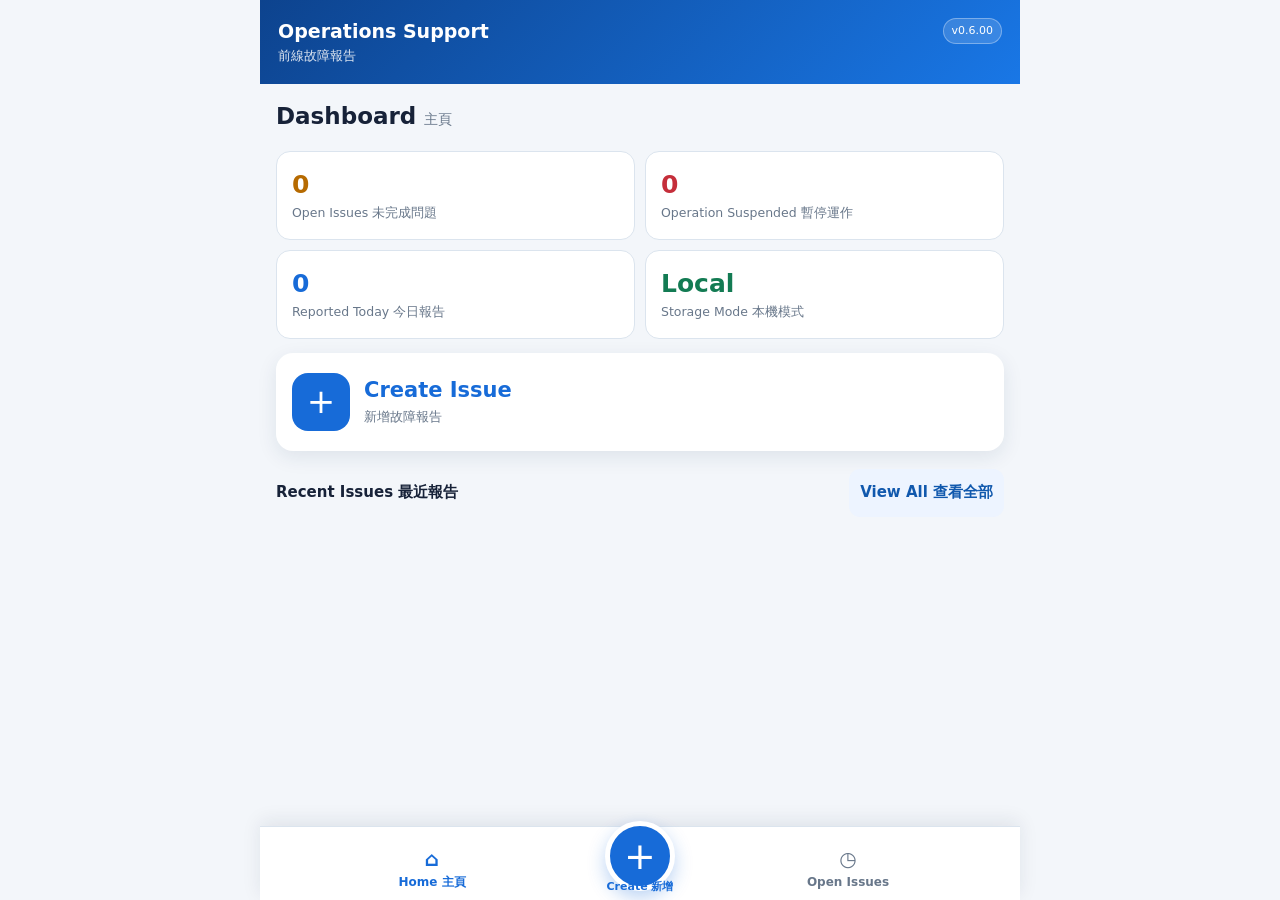
==== index.html @ 4ecb784e "Add files via upload" ====
<!doctype html>
<html lang="zh-HK">
<head>
  <meta charset="utf-8">
  <meta name="viewport" content="width=device-width,initial-scale=1,viewport-fit=cover">
  <meta name="theme-color" content="#176bd8">
  <meta name="description" content="Operations Support frontline issue reporting v0.6.00">
  <title>Operations Support v0.6.00</title>
  <link rel="manifest" href="manifest.webmanifest">
  <style>
    :root{--blue:#176bd8;--blueSoft:#edf4ff;--orange:#bd6909;--orangeSoft:#fff3df;--purple:#7355c5;--purpleSoft:#f2eeff;--green:#137b53;--greenSoft:#e7f7ef;--amber:#b66a00;--amberSoft:#fff3da;--red:#c52e3a;--redSoft:#fff0f1;--bg:#f3f6fa;--card:#fff;--text:#172238;--muted:#68778a;--line:#dbe4ee}
    *{box-sizing:border-box}body{margin:0;background:var(--bg);color:var(--text);font:15px/1.42 system-ui,-apple-system,"Segoe UI",sans-serif}button,select,textarea,input{font:inherit}button:focus-visible,select:focus-visible,textarea:focus-visible,input:focus-visible{outline:3px solid #93c3ff;outline-offset:2px}.app{max-width:760px;min-height:100vh;margin:auto;background:var(--bg)}
    .head{padding:18px;background:linear-gradient(135deg,#0d438e,#1977e6);color:#fff;position:sticky;top:0;z-index:5}.head strong{display:block;font-size:19px}.head small{opacity:.86}.version{float:right;font-size:11px;background:#ffffff26;border:1px solid #ffffff55;border-radius:999px;padding:4px 8px}.main{padding:16px}.page{display:none}.page.active{display:block}.title{margin:0 0 18px;font-size:23px}.title small{font-size:14px;font-weight:500;color:var(--muted)}
    .home-card{background:var(--card);border:1px solid var(--line);border-radius:16px;padding:16px;margin-bottom:13px}.hero{width:100%;display:flex;align-items:center;gap:14px;border:0;border-radius:17px;background:var(--card);color:var(--text);padding:20px 16px;text-align:left;box-shadow:0 6px 20px #17395718;cursor:pointer}.hero .plus{width:58px;height:58px;border-radius:16px;background:var(--blue);color:#fff;display:grid;place-items:center;font-size:34px}.hero b{display:block;color:var(--blue);font-size:21px}.hero small{color:var(--muted)}.home-row{display:flex;justify-content:space-between;align-items:center}.home-row button{border:0;background:var(--blueSoft);color:#1058ad;border-radius:10px;padding:10px 12px;font-weight:800;cursor:pointer}
    .grid2{display:grid;grid-template-columns:1fr 1fr;gap:10px}.field{margin-bottom:19px}.label{display:block;margin-bottom:7px;font-size:13px;font-weight:850}.sub{display:block;margin-top:2px;color:var(--muted);font-size:12px;font-weight:500}.req{color:var(--red);margin-left:2px}.control{width:100%;min-height:49px;padding:11px;border:1px solid var(--line);border-radius:12px;background:var(--card);color:var(--text)}
    .types{display:grid;grid-template-columns:repeat(3,1fr);gap:9px}.type,.option{border:2px solid var(--line);border-radius:14px;background:var(--card);color:var(--text);padding:12px 7px;min-height:74px;font-weight:850;cursor:pointer}.type span,.option span{display:block;margin-top:4px;color:var(--muted);font-size:12px;font-weight:500}.type[data-type="mechanical"].selected{border-color:var(--orange);background:var(--orangeSoft);color:#8d4c00}.type[data-type="it"].selected{border-color:var(--blue);background:var(--blueSoft);color:#0c55b5}.type[data-type="replenishment"].selected{border-color:var(--purple);background:var(--purpleSoft);color:#5638ad}.group{display:none}.group.show{display:block}.options{display:grid;grid-template-columns:1fr 1fr;gap:9px}.option.selected{border-color:var(--blue);background:var(--blueSoft);color:#0c55b5}.wide{grid-column:1/-1}.note{display:none;margin-top:9px;padding:11px;border-radius:11px;background:var(--amberSoft);color:#744700;font-size:13px}.note.show{display:block}
    .impact{display:grid;gap:9px}.impact button{min-height:62px;padding:11px 13px;border:2px solid var(--line);border-radius:13px;background:var(--card);color:var(--text);text-align:left;font-weight:800;cursor:pointer}.impact button strong{float:right;font-size:18px}.impact button span{display:block;margin-top:3px;color:var(--muted);font-size:12px;font-weight:500}.impact .continue.selected{border-color:var(--green);background:var(--greenSoft);color:#096b48}.impact .difficulty.selected{border-color:var(--amber);background:var(--amberSoft);color:#845000}.impact .stopped.selected{border-color:var(--red);background:var(--redSoft);color:#a31e2b}
    .photo{display:block;padding:16px;border:2px dashed #aebed0;border-radius:13px;background:var(--card);text-align:center;cursor:pointer}.photo b{display:block;color:var(--blue);font-size:16px}.photo small{display:block;margin:3px 0 10px;color:var(--muted)}.photo input{max-width:100%}.photo-preview{display:none;margin-top:11px;text-align:center}.photo-preview.show{display:block}.photo-preview img{display:block;max-width:100%;max-height:230px;margin:auto;border-radius:11px}.remove{margin-top:8px;padding:8px 12px;border:1px solid var(--line);border-radius:9px;background:var(--card);color:var(--red);font-weight:750;cursor:pointer}
    .preview-wrap{display:none}.preview-wrap.show{display:block}.preview{padding:14px;border:1px solid #bdd4f0;border-left:5px solid var(--blue);border-radius:12px;background:#f0f6ff}.preview-head{display:flex;justify-content:flex-end;margin-bottom:7px}.status{padding:4px 8px;border-radius:999px;background:#e8edf4;color:#5c6a7d;font-size:11px;font-weight:850}.status.green{background:#dff5e9;color:#096b48}.status.amber{background:#fff0cf;color:#845000}.status.red{background:#ffe3e6;color:#a31e2b}.preview-row{display:grid;grid-template-columns:108px 1fr;gap:8px;padding:6px 0;border-bottom:1px solid #dce8f5}.preview-row:last-child{border:0}.preview-row span:first-child{color:var(--muted);font-size:13px}.submit{width:100%;padding:15px;border:0;border-radius:12px;background:var(--blue);color:#fff;font-size:17px;font-weight:850;cursor:pointer}.submit:disabled{background:#a7b3c2;color:#f5f7fa;cursor:not-allowed}
    .success{text-align:center;padding:10px 0}.check{width:68px;height:68px;margin:auto;border-radius:50%;background:var(--greenSoft);color:var(--green);display:grid;place-items:center;font-size:38px}.reference{margin:12px;padding:11px;border-radius:11px;background:var(--blueSoft);color:var(--blue);font-weight:850}.message-card{margin-top:15px;padding:14px;border:1px solid var(--line);border-radius:14px;background:var(--card);text-align:left}.languages{display:grid;grid-template-columns:1fr 1fr;gap:9px}.language{min-height:50px;border:2px solid var(--line);border-radius:11px;background:var(--card);color:var(--text);font-weight:850;cursor:pointer}.language.selected{border-color:var(--blue);background:var(--blueSoft);color:#0c55b5}.message{width:100%;min-height:180px;margin-top:11px;padding:11px;border:1px solid var(--line);border-radius:11px;background:#f8fafc;color:var(--text);resize:vertical}.actions{display:grid;grid-template-columns:1fr 1fr;gap:9px;margin-top:10px}.action{min-height:48px;padding:11px;border:0;border-radius:11px;font-weight:850;cursor:pointer}.action.primary{background:var(--blue);color:#fff}.action.wa{background:var(--greenSoft);color:#0b704b}.action.light{background:var(--blueSoft);color:#1058ad}.copy-status{min-height:22px;margin-top:7px;color:var(--green);font-size:13px;font-weight:750;text-align:center}.issue-list{display:grid;gap:10px}.issue-card{background:var(--card);border:1px solid var(--line);border-left:5px solid var(--amber);border-radius:13px;padding:13px}.issue-card b{color:var(--blue)}.issue-actions{display:flex;gap:8px;margin-top:10px}.edit-issue{border:0;border-radius:9px;padding:9px 12px;background:var(--blueSoft);color:#1058ad;font-weight:800;cursor:pointer}.back{border:1px solid var(--line);background:var(--card);color:var(--text);padding:9px 12px;border-radius:10px;margin-bottom:12px;cursor:pointer}
    .dashboard-grid{display:grid;grid-template-columns:1fr 1fr;gap:10px;margin:14px 0}.dash-card{padding:15px;border:1px solid var(--line);border-radius:14px;background:var(--card)}.dash-card strong{display:block;font-size:25px}.dash-card small{color:var(--muted)}.dash-card.open strong{color:var(--amber)}.dash-card.suspended strong{color:var(--red)}.dash-card.today strong{color:var(--blue)}.dash-card.local strong{color:var(--green)}.recent-title{display:flex;justify-content:space-between;align-items:center;margin:18px 0 9px}.recent-list{display:grid;gap:8px;padding-bottom:92px}.recent-item{padding:12px;border:1px solid var(--line);border-radius:12px;background:var(--card)}.recent-item b{display:block}.recent-item small{color:var(--muted)}.bottom-nav{position:fixed;left:50%;bottom:0;transform:translateX(-50%);z-index:20;width:min(760px,100%);height:74px;display:grid;grid-template-columns:1fr 96px 1fr;align-items:end;padding:7px 12px calc(7px + env(safe-area-inset-bottom));background:var(--card);border-top:1px solid var(--line);box-shadow:0 -5px 18px #12243a16}.nav-btn{height:52px;border:0;background:transparent;color:var(--muted);font-size:12px;font-weight:750;cursor:pointer}.nav-btn span{display:block;font-size:20px}.nav-btn.active{color:var(--blue)}.create-wrap{position:relative;height:60px}.create-btn{position:absolute;left:50%;bottom:3px;transform:translateX(-50%);width:70px;height:70px;border:5px solid var(--card);border-radius:50%;background:var(--blue);color:#fff;font-size:38px;line-height:1;box-shadow:0 7px 18px #176bd84a;cursor:pointer}.create-label{position:absolute;left:0;right:0;bottom:-1px;color:var(--blue);font-size:11px;font-weight:850;text-align:center}.main{padding-bottom:92px}.update-banner{display:none;position:sticky;top:73px;z-index:4;margin:0 0 12px;padding:12px;border:1px solid #e4b550;border-radius:12px;background:#fff3da;color:#704500}.update-banner.show{display:block}.update-banner.required{border-color:var(--red);background:var(--redSoft);color:#8f1d29}.update-title{font-weight:850}.update-meta{margin-top:3px;font-size:12px}.update-actions{display:flex;gap:8px;margin-top:10px}.update-btn{border:0;border-radius:9px;padding:9px 12px;font-weight:800;cursor:pointer}.update-now{background:var(--blue);color:#fff}.update-later{background:#fff;color:var(--text);border:1px solid var(--line)}.update-overlay{display:none;position:fixed;inset:0;z-index:50;background:#0c1726cc;padding:16px;align-items:center;justify-content:center}.update-overlay.show{display:flex}.update-dialog{width:min(440px,100%);padding:20px;border-radius:16px;background:var(--card);color:var(--text);box-shadow:0 20px 60px #0005}.update-dialog h2{margin:0 0 8px}.update-dialog p{color:var(--muted)}.update-dialog .update-btn{width:100%;min-height:48px}.update-progress{display:none;margin-top:10px;color:var(--blue);font-weight:800}.update-progress.show{display:block}@media(max-width:500px){.app{border-radius:0}.main{padding:13px}.type{min-height:82px;padding:10px 4px;font-size:13px}.option{padding:11px 5px;font-size:13px}.grid2{gap:8px}.preview-row{grid-template-columns:91px 1fr}}@media(max-width:350px){.types,.options{grid-template-columns:1fr}.wide{grid-column:auto}}
  </style>
</head>
<body>
<div class="app">
<header class="head"><span class="version">v0.6.00</span><strong>Operations Support</strong><small>前線故障報告</small></header>
<main class="main"><section id="updateBanner" class="update-banner" aria-live="polite"><div class="update-title" id="updateBannerTitle">New Version Available 有新版本</div><div class="update-meta" id="updateBannerMeta"></div><div class="update-actions"><button id="bannerUpdate" type="button" class="update-btn update-now">Update Now 立即更新</button><button id="bannerLater" type="button" class="update-btn update-later">Later 稍後</button></div></section>
<section id="homePage" class="page active"><h1 class="title">Dashboard <small>主頁</small></h1><div class="dashboard-grid"><div class="dash-card open"><strong id="dashOpen">0</strong><small>Open Issues 未完成問題</small></div><div class="dash-card suspended"><strong id="dashSuspended">0</strong><small>Operation Suspended 暫停運作</small></div><div class="dash-card today"><strong id="dashToday">0</strong><small>Reported Today 今日報告</small></div><div class="dash-card local"><strong>Local</strong><small>Storage Mode 本機模式</small></div></div><button class="hero" id="startReport" type="button"><span class="plus">+</span><span><b>Create Issue</b><small>新增故障報告</small></span></button><div class="recent-title"><b>Recent Issues 最近報告</b><button id="viewIssues" type="button" class="action light">View All 查看全部</button></div><div id="recentIssues" class="recent-list"></div></section><section id="formPage" class="page">
  <button class="back" type="button" data-home>‹ Back 返回</button>
  <h1 class="title">Report an Issue <small>報告故障</small></h1>
  <div class="grid2">
    <div class="field"><label class="label" for="plant">Plant 廠房 <span class="req">*</span></label><select id="plant" class="control"><option value="">Select 選擇</option><option>STW1</option><option>STW2</option></select></div>
    <div class="field"><label class="label" for="material">Material 物料 <span class="req">*</span></label><select id="material" class="control"><option value="">Select 選擇</option><option>05mm</option><option>10mm</option><option>20mm</option></select></div>
  </div>
  <div class="field"><label class="label">Incident Time 事發時間 <span class="req">*</span></label><div class="grid2"><div><label class="sub" for="incidentDate">Date 日期</label><input id="incidentDate" class="control" type="date" required></div><div><label class="sub" for="incidentClock">Time 時間</label><input id="incidentClock" class="control" type="time" required></div></div><span class="sub">預設為香港目前日期及時間，可按實際情況修改。</span></div>
  <div class="field"><label class="label">Issue Type 問題類別 <span class="req">*</span></label><div class="types">
    <button type="button" class="type" data-type="mechanical">Mechanical<span>機械問題</span></button>
    <button type="button" class="type" data-type="it">IT System<span>IT系統</span></button>
    <button type="button" class="type" data-type="replenishment">Replenishment<span>補料問題</span></button>
  </div></div>
  <section id="g-mechanical" class="field group"><label class="label">Select an Issue 選擇相關問題 <span class="req">*</span></label><div class="options">
    <button type="button" class="option" data-value="Gate Not Working" data-zh="閘門不能運作">Gate Not Working<span>閘門不能運作</span></button>
    <button type="button" class="option" data-value="Uneven / No Discharge" data-zh="落料不平均／沒有落料">Uneven / No Discharge<span>落料不平均／沒有落料</span></button>
    <button type="button" class="option" data-value="Blockage / Buildup" data-zh="堵塞／積料">Blockage / Buildup<span>堵塞／積料</span></button>
    <button type="button" class="option" data-value="Wire Issue" data-zh="「威也」故障">Wire Issue<span>「威也」故障</span></button>
    <button type="button" class="option" data-value="Material Leakage" data-zh="漏料">Material Leakage<span>漏料</span></button>
    <button type="button" class="option" data-value="Emergency Stop Problem" data-zh="急停掣問題">Emergency Stop Problem<span>急停掣問題</span></button>
    <button type="button" class="option wide" data-value="Other" data-zh="其他機械問題">Other<span>其他機械問題</span></button>
  </div></section>
  <section id="g-it" class="field group"><label class="label">Select a System 選擇相關系統 <span class="req">*</span></label><div class="options">
    <button type="button" class="option" data-value="OCR" data-zh="車牌／資料辨識">OCR<span>車牌／資料辨識</span></button><button type="button" class="option" data-value="PTV" data-zh="PTV 系統">PTV<span>PTV 系統</span></button><button type="button" class="option" data-value="PLC" data-zh="PLC 控制系統">PLC<span>PLC 控制系統</span></button><button type="button" class="option" data-value="Network / Server" data-zh="網絡／伺服器">Network / Server<span>網絡／伺服器</span></button><button type="button" class="option wide" data-value="Unable to Identify" data-zh="未能確認">Unable to Identify<span>未能確認</span></button>
  </div><div id="itNote" class="note">Please describe what happened. IT staff will identify and reclassify the affected system.<br>請簡單說明現場情況，IT 同事會確認受影響系統並重新分類。</div></section>
  <section id="g-replenishment" class="field group"><label class="label">Select an Issue 選擇補料問題 <span class="req">*</span></label><div class="options"><button type="button" class="option" data-value="Conveyor Breakdown" data-zh="輸送帶故障">Conveyor Breakdown<span>輸送帶故障</span></button><button type="button" class="option" data-value="Conveyor Mud Cleaning" data-zh="輸送帶清泥">Conveyor Mud Cleaning<span>輸送帶清泥</span></button><button type="button" class="option wide" data-value="Stock Empty" data-zh="清缸">Stock Empty<span>清缸</span></button></div></section>
  <div class="field"><label class="label">Operating Status 運作情況 <span class="req">*</span></label><div class="impact"><button type="button" class="continue" data-impact="Normal Operation" data-zh="正常運作">Normal Operation <strong>✓</strong><span>正常運作</span></button><button type="button" class="difficulty" data-impact="Limited Operation" data-zh="有限度運作">Limited Operation <strong>!</strong><span>有限度運作</span></button><button type="button" class="stopped" data-impact="Operation Suspended" data-zh="暫停運作">Operation Suspended <strong>×</strong><span>暫停運作</span></button></div></div>
  <div class="field"><label class="label">Photo 相片 <span class="sub">Optional 選填</span></label><div class="actions"><button id="takePhotoBtn" type="button" class="action primary">Take Photo 拍攝相片</button><button id="choosePhotoBtn" type="button" class="action light">Choose Photo 選擇相片</button></div><input id="cameraPhoto" type="file" accept="image/*" capture="environment" hidden><input id="galleryPhoto" type="file" accept="image/*" hidden><div id="photoPreview" class="photo-preview"><img id="photoImg" alt="Selected issue photo"><div id="photoName" class="sub"></div><button id="removePhoto" type="button" class="remove">Remove Photo 移除相片</button></div></div><div class="field"><label id="remarkLabel" class="label" for="remark">What Happened? 情況說明 <span class="sub">Optional 選填</span></label><textarea id="remark" class="control" rows="3" maxlength="500" placeholder="Briefly describe what happened 請簡單說明現場情況"></textarea></div>
  <div id="previewWrap" class="field preview-wrap"><label class="label">Preview 預覽</label><div class="preview"><div class="preview-head"><span id="previewStatus" class="status">填寫中</span></div><div class="preview-row"><span>Plant 廠房</span><b id="pvPlant">未選擇</b></div><div class="preview-row"><span>Material 物料</span><b id="pvMaterial">未選擇</b></div><div class="preview-row"><span>Incident Time 事發時間</span><b id="pvIncidentTime">未選擇</b></div><div class="preview-row"><span>Issue Type 類別</span><b id="pvType">未選擇</b></div><div class="preview-row"><span>Issue 問題</span><b id="pvIssue">未選擇</b></div><div class="preview-row"><span>Operating Status 運作情況</span><b id="pvImpact">未選擇</b></div><div id="pvDetailsRow" class="preview-row" hidden><span>Details 說明</span><b id="pvDetails"></b></div></div></div>
  <button id="submit" type="button" class="submit" disabled>Submit Report 提交報告</button>
</section>
<section id="successPage" class="page"><div class="success"><div class="check">✓</div><h2>Report Submitted</h2><div>報告已成功提交</div><p>Other users can view this report only after a shared backend is connected.<br>連接共享後端後，其他使用者才可查看此報告。</p><div id="reference" class="reference"></div><div class="message-card"><label class="label">Message Language 訊息語言<span class="sub">請選擇要複製的訊息語言</span></label><div class="languages"><button type="button" class="language selected" data-lang="zh">中文</button><button type="button" class="language" data-lang="en">English</button></div><textarea id="message" class="message" readonly></textarea><div class="actions"><button id="copy" type="button" class="action primary">複製中文訊息</button><button id="whatsapp" type="button" class="action wa">開啟 WhatsApp</button></div><div id="copyStatus" class="copy-status" aria-live="polite"></div></div><button id="another" type="button" class="action light" style="width:100%;margin-top:10px">Report Another Issue 再報告故障</button></div></section>
<section id="issuesPage" class="page"><button class="back" type="button" data-home>‹ Back 返回</button><h1 class="title">Open Issues <small>未完成問題</small></h1><div id="issueList" class="issue-list"></div></section>
<nav class="bottom-nav" aria-label="Page selection 頁面選擇"><button id="navHome" type="button" class="nav-btn active"><span>⌂</span>Home 主頁</button><div class="create-wrap"><button id="navCreate" type="button" class="create-btn" aria-label="Create Issue 新增故障">+</button><div class="create-label">Create 新增</div></div><button id="navIssues" type="button" class="nav-btn"><span>◷</span>Open Issues</button></nav></main><div id="updateOverlay" class="update-overlay" role="dialog" aria-modal="true" aria-labelledby="updateDialogTitle"><div class="update-dialog"><h2 id="updateDialogTitle">Update Required 必須更新</h2><p id="updateDialogMessage">Please update before submitting or editing reports.<br>請先更新，然後再提交或編輯報告。</p><div id="updateVersionText" class="update-meta"></div><button id="overlayUpdate" type="button" class="update-btn update-now">Update Now 立即更新</button><div id="updateProgress" class="update-progress">Updating... 正在更新...</div></div></div></div>
<script>
// Operations Support Frontline WebApp v0.6.00
(() => {
  const APP_VERSION='0.5.00';
  let updateState={latest:APP_VERSION,minimum:APP_VERSION,force:false,required:false,available:false};
  const $=s=>document.querySelector(s), $$=s=>[...document.querySelectorAll(s)];
  const pages=$$('.page'), plant=$('#plant'), material=$('#material'), incidentDate=$('#incidentDate'), incidentClock=$('#incidentClock'), remark=$('#remark'), submit=$('#submit');
  let state={type:'',issue:'',issueZh:'',impact:'',impactZh:'',lang:'zh',ticket:'',editingTicket:'',photoName:''};
  const typeText={mechanical:{en:'Mechanical',zh:'機械問題'},it:{en:'IT System',zh:'IT系統'},replenishment:{en:'Replenishment',zh:'補料問題'}};
  const show=id=>pages.forEach(p=>p.classList.toggle('active',p.id===id));
  const needsDetails=()=>state.issue==='Other'||state.issue==='Unable to Identify';
  const pad=n=>String(n).padStart(2,'0');
  function localDateValue(d=new Date()){return d.getFullYear()+'-'+pad(d.getMonth()+1)+'-'+pad(d.getDate())}
  function localTimeValue(d=new Date()){return pad(d.getHours())+':'+pad(d.getMinutes())}
  function incidentISO(){return incidentDate.value&&incidentClock.value?incidentDate.value+'T'+incidentClock.value:''}
  function formatIncident(value=incidentISO()){if(!value)return '未選擇';const d=new Date(value);if(Number.isNaN(d.getTime()))return value;const m=['Jan','Feb','Mar','Apr','May','Jun','Jul','Aug','Sep','Oct','Nov','Dec'];return d.getDate()+' '+m[d.getMonth()]+' '+d.getFullYear()+' | '+pad(d.getHours())+':'+pad(d.getMinutes())}
  function update(){
    const need=needsDetails(), details=remark.value.trim();
    $('#remarkLabel').innerHTML='What Happened? 情況說明 '+(need?'<span class="req">*</span>':'<span class="sub">Optional 選填</span>');
    const started=plant.value||material.value||incidentDate.value||incidentClock.value||state.type||state.issue||state.impact||details;
    $('#previewWrap').classList.toggle('show',Boolean(started));
    $('#pvPlant').textContent=plant.value||'未選擇'; $('#pvMaterial').textContent=material.value||'未選擇'; $('#pvIncidentTime').textContent=formatIncident();
    $('#pvType').textContent=state.type?typeText[state.type].en+'｜'+typeText[state.type].zh:'未選擇';
    $('#pvIssue').textContent=state.issue?state.issue+'｜'+state.issueZh:'未選擇'; $('#pvImpact').textContent=state.impact?state.impact+'｜'+state.impactZh:'未選擇';
    $('#pvDetailsRow').hidden=!details; $('#pvDetails').textContent=details;
    const incidentValue=incidentISO(); const validTime=incidentValue&&new Date(incidentValue).getTime()<=Date.now()+60000;
    const ready=Boolean(plant.value&&material.value&&validTime&&state.type&&state.issue&&state.impact&&(!need||details)); submit.disabled=!ready;
    const badge=$('#previewStatus'); badge.className='status';
    if(!ready) badge.textContent='填寫中'; else if(state.impact==='Operation Suspended'){badge.textContent='暫停運作';badge.classList.add('red')} else if(state.impact==='Limited Operation'){badge.textContent='有限度運作';badge.classList.add('amber')} else {badge.textContent='正常運作';badge.classList.add('green')}
  }
  function versionParts(v){return String(v||'0').replace(/^v/i,'').split('.').map(n=>parseInt(n,10)||0)}
  function compareVersions(a,b){const A=versionParts(a),B=versionParts(b),n=Math.max(A.length,B.length);for(let i=0;i<n;i++){const x=A[i]||0,y=B[i]||0;if(x>y)return 1;if(x<y)return -1}return 0}
  function saveDraft(){const draft={plant:plant.value,material:material.value,incidentDate:incidentDate.value,incidentClock:incidentClock.value,type:state.type,issue:state.issue,issueZh:state.issueZh,impact:state.impact,impactZh:state.impactZh,remark:remark.value,editingTicket:state.editingTicket||'',photoName:state.photoName||'',savedAt:new Date().toISOString()};localStorage.setItem('ops_draft_v060',JSON.stringify(draft))}
  function restoreDraft(){try{const x=JSON.parse(localStorage.getItem('ops_draft_v060')||'null');if(!x)return;plant.value=x.plant||'';material.value=x.material||'';incidentDate.value=x.incidentDate||localDateValue();incidentClock.value=x.incidentClock||localTimeValue();state.type=x.type||'';state.issue=x.issue||'';state.issueZh=x.issueZh||'';state.impact=x.impact||'';state.impactZh=x.impactZh||'';state.editingTicket=x.editingTicket||'';state.ticket=x.editingTicket||'';state.photoName=x.photoName||'';remark.value=x.remark||'';root.querySelectorAll('.type').forEach(b=>b.classList.toggle('selected',b.dataset.type===state.type));['mechanical','it','replenishment'].forEach(g=>root.querySelector('#g-'+g).classList.toggle('show',g===state.type));root.querySelectorAll('.option').forEach(b=>b.classList.toggle('selected',b.dataset.value===state.issue));root.querySelectorAll('.impact button').forEach(b=>b.classList.toggle('selected',b.dataset.impact===state.impact));if(state.editingTicket)submit.textContent='Save Changes 儲存修改';update()}catch(e){localStorage.removeItem('ops_draft_v060')}}
  function clearDraft(){localStorage.removeItem('ops_draft_v060')}
  function showUpdateUI(){const banner=root.querySelector('#updateBanner'),overlay=root.querySelector('#updateOverlay'),meta=`Current 現時: v${APP_VERSION} · Latest 最新: v${updateState.latest}`;root.querySelector('#updateBannerMeta').textContent=meta;root.querySelector('#updateVersionText').textContent=meta;banner.classList.toggle('show',updateState.available&&!updateState.required);banner.classList.toggle('required',updateState.required);overlay.classList.toggle('show',updateState.required);root.querySelector('#bannerLater').style.display=updateState.force?'none':'inline-block'}
  async function checkVersion(silent=true){try{const res=await fetch('./version.json?t='+Date.now(),{cache:'no-store'});if(!res.ok)throw new Error('version');const v=await res.json();updateState.latest=v.version||APP_VERSION;updateState.minimum=v.minimumVersion||updateState.latest;updateState.force=Boolean(v.forceUpdate);updateState.available=compareVersions(APP_VERSION,updateState.latest)<0;updateState.required=updateState.available&&(updateState.force||compareVersions(APP_VERSION,updateState.minimum)<0);root.querySelector('#updateDialogMessage').innerHTML=(v.messageEn||'Please update before submitting or editing reports.')+'<br>'+(v.messageZh||'請先更新，然後再提交或編輯報告。');showUpdateUI();return !updateState.required}catch(e){if(!silent)alert('Unable to check the latest version. 無法檢查最新版本。');return true}}
  async function applyUpdate(){saveDraft();root.querySelector('#updateProgress').classList.add('show');try{if('serviceWorker' in navigator){const reg=await navigator.serviceWorker.getRegistration();if(reg){await reg.update();if(reg.waiting)reg.waiting.postMessage({type:'SKIP_WAITING'})}const keys=await caches.keys();await Promise.all(keys.filter(k=>!k.includes('v0.6.00')).map(k=>caches.delete(k)))}sessionStorage.setItem('restore_ops_draft','1');location.reload()}catch(e){location.href=location.pathname+'?v='+Date.now()}}
  async function guardLatest(action){const ok=await checkVersion(false);if(ok)action();else showUpdateUI()}
  root.querySelector('#bannerUpdate').addEventListener('click',applyUpdate);root.querySelector('#overlayUpdate').addEventListener('click',applyUpdate);root.querySelector('#bannerLater').addEventListener('click',()=>root.querySelector('#updateBanner').classList.remove('show'));
  function localIssues(){return JSON.parse(localStorage.getItem('ops_issues_v060')||'[]')}
  function updateNavigation(pageId){root.querySelector('#navHome').classList.toggle('active',pageId==='homePage');root.querySelector('#navIssues').classList.toggle('active',pageId==='issuesPage')}
  const originalShow=show;
  function go(pageId){originalShow(pageId);updateNavigation(pageId);if(pageId==='homePage')renderDashboard();if(pageId==='issuesPage')renderIssues()}
  function renderDashboard(){const arr=localIssues(),today=localDateValue();root.querySelector('#dashOpen').textContent=arr.length;root.querySelector('#dashSuspended').textContent=arr.filter(x=>x.impact==='Operation Suspended').length;root.querySelector('#dashToday').textContent=arr.filter(x=>(x.submittedTime||x.createdAt||'').slice(0,10)===today).length;root.querySelector('#recentIssues').innerHTML=arr.length?arr.slice(0,3).map(x=>`<article class="recent-item"><b>${x.plant} · ${x.material} · ${x.issueZh||x.issue}</b><small>${formatIncident(x.incidentTime)} · ${x.impactZh||x.impact}</small></article>`).join(''):'<div class="home-card">No reports yet.<span class="sub">尚未有報告。</span></div>'}
  root.querySelector('#navHome').addEventListener('click',()=>go('homePage'));root.querySelector('#navCreate').addEventListener('click',()=>go('formPage'));root.querySelector('#navIssues').addEventListener('click',()=>go('issuesPage'));
  $('#startReport').addEventListener('click',()=>go('formPage')); $('#viewIssues').addEventListener('click',()=>go('issuesPage')); $$('[data-home]').forEach(b=>b.addEventListener('click',()=>go('homePage')));
  $$('.type').forEach(btn=>btn.addEventListener('click',()=>{ $$('.type,.option').forEach(x=>x.classList.remove('selected')); btn.classList.add('selected'); state.type=btn.dataset.type;state.issue='';state.issueZh=''; ['mechanical','it','replenishment'].forEach(x=>$('#g-'+x).classList.toggle('show',x===state.type)); $('#itNote').classList.remove('show'); update(); }));
  $$('.option').forEach(btn=>btn.addEventListener('click',()=>{ $$('.option').forEach(x=>x.classList.remove('selected'));btn.classList.add('selected');state.issue=btn.dataset.value;state.issueZh=btn.dataset.zh;$('#itNote').classList.toggle('show',state.issue==='Unable to Identify');update(); }));
  $$('.impact button').forEach(btn=>btn.addEventListener('click',()=>{ $$('.impact button').forEach(x=>x.classList.remove('selected'));btn.classList.add('selected');state.impact=btn.dataset.impact;state.impactZh=btn.dataset.zh;update(); }));
  [plant,material,incidentDate,incidentClock].forEach(x=>x.addEventListener('change',update)); remark.addEventListener('input',update);
  const camera=$('#cameraPhoto'),gallery=$('#galleryPhoto');$('#takePhotoBtn').addEventListener('click',()=>camera.click());$('#choosePhotoBtn').addEventListener('click',()=>gallery.click());function handlePhoto(e){const f=e.target.files&&e.target.files[0];if(f&&f.type.startsWith('image/')){state.photoName=f.name;$('#photoImg').src=URL.createObjectURL(f);$('#photoName').textContent=f.name;$('#photoPreview').classList.add('show')}else e.target.value=''}camera.addEventListener('change',handlePhoto);gallery.addEventListener('change',handlePhoto);$('#removePhoto').addEventListener('click',()=>{camera.value='';gallery.value='';state.photoName='';$('#photoPreview').classList.remove('show')});
  function buildMessage(){const lines=state.lang==='zh'?[`廠房：${plant.value}`,`物料：${material.value}`,`事發時間：${formatIncident()}`,`問題類別：${typeText[state.type].zh}`,`相關問題：${state.issueZh}`,`運作情況：${state.impactZh}`]:[`Plant: ${plant.value}`,`Material: ${material.value}`,`Incident Time: ${formatIncident()}`,`Issue Type: ${typeText[state.type].en}`,`Issue: ${state.issue}`,`Operating Status: ${state.impact}`];const d=remark.value.trim();if(d)lines.push(state.lang==='zh'?`情況說明：${d}`:`Remark: ${d}`);return lines.join('\n')}
  function renderMessage(){$('#message').value=buildMessage();$('#copy').textContent=state.lang==='zh'?'複製中文訊息':'Copy English Message';$('#whatsapp').textContent=state.lang==='zh'?'開啟 WhatsApp':'Open WhatsApp';$$('.language').forEach(b=>b.classList.toggle('selected',b.dataset.lang===state.lang));$('#copyStatus').textContent=''}
  submit.addEventListener('click',()=>{if(submit.disabled)return;guardLatest(()=>{const d=new Date(),date=d.getFullYear()+String(d.getMonth()+1).padStart(2,'0')+String(d.getDate()).padStart(2,'0');state.ticket=state.editingTicket||plant.value+'-'+date+'-'+String(Math.floor(Math.random()*900)+100);const arr=JSON.parse(localStorage.getItem('ops_issues_v060')||'[]');const issue={ticket:state.ticket,plant:plant.value,material:material.value,incidentDate:incidentDate.value,incidentClock:incidentClock.value,incidentTime:incidentISO(),submittedTime:new Date().toISOString(),type:state.type,issue:state.issue,issueZh:state.issueZh,impact:state.impact,impactZh:state.impactZh,remark:remark.value.trim(),photoName:state.photoName,createdAt:new Date().toISOString(),updatedAt:new Date().toISOString(),status:'Reported'};if(state.editingTicket){const i=arr.findIndex(x=>x.ticket===state.editingTicket);if(i>=0){issue.createdAt=arr[i].createdAt;issue.ticket=arr[i].ticket;arr[i]=issue}}else arr.unshift(issue);localStorage.setItem('ops_issues_v060',JSON.stringify(arr));$('#reference').textContent='Reference Number 參考編號：'+state.ticket;state.lang='zh';renderMessage();show('successPage');clearDraft()})});
  $$('.language').forEach(b=>b.addEventListener('click',()=>{state.lang=b.dataset.lang;renderMessage()}));
  $('#copy').addEventListener('click',async()=>{const t=$('#message');try{await navigator.clipboard.writeText(t.value);$('#copyStatus').textContent=state.lang==='zh'?'中文訊息已複製。':'English message copied.'}catch(e){t.focus();t.select();$('#copyStatus').textContent=state.lang==='zh'?'訊息已選取，請手動複製。':'Message selected. Please copy manually.'}});
  $('#whatsapp').addEventListener('click',()=>window.open('https://wa.me/?text='+encodeURIComponent($('#message').value),'_blank','noopener,noreferrer'));
  $('#another').addEventListener('click',reset);
  function reset(){state={type:'',issue:'',issueZh:'',impact:'',impactZh:'',lang:'zh',ticket:'',editingTicket:'',photoName:''};plant.value='';material.value='';incidentDate.value=localDateValue();incidentDate.max=localDateValue();incidentClock.value=localTimeValue();remark.value='';$('#photo').value='';$('#photoPreview').classList.remove('show');$$('.selected').forEach(x=>x.classList.remove('selected'));$$('.group').forEach(x=>x.classList.remove('show'));$('#itNote').classList.remove('show');submit.textContent='Submit Report 提交報告';update();show('formPage')}
  function renderIssues(){const arr=JSON.parse(localStorage.getItem('ops_issues_v060')||'[]');root.querySelector('#issueList').innerHTML=arr.length?arr.map(x=>`<article class="issue-card"><b>${x.ticket}</b><h3>${x.plant} · ${x.material}</h3><div>${typeText[x.type]?.zh||x.type} · ${x.issueZh||x.issue}</div><div class="sub">事發時間：${formatIncident(x.incidentTime)} · ${x.impactZh||x.impact}</div><div class="issue-actions"><button type="button" class="edit-issue" data-ticket="${x.ticket}">Edit 編輯</button></div></article>`).join(''):'<div class="home-card">No open issues yet.<span class="sub">尚未有未完成問題。</span></div>';root.querySelectorAll('.edit-issue').forEach(b=>b.addEventListener('click',()=>editIssue(b.dataset.ticket)));originalShow('issuesPage');updateNavigation('issuesPage')}
  function editIssue(ticket){guardLatest(()=>{const arr=JSON.parse(localStorage.getItem('ops_issues_v060')||'[]'),x=arr.find(i=>i.ticket===ticket);if(!x)return;reset();state.editingTicket=ticket;state.ticket=ticket;plant.value=x.plant;material.value=x.material;incidentDate.value=x.incidentDate||(x.incidentTime||'').slice(0,10);incidentClock.value=x.incidentClock||(x.incidentTime||'').slice(11,16);state.type=x.type;state.issue=x.issue;state.issueZh=x.issueZh;state.impact=x.impact;state.impactZh=x.impactZh;remark.value=x.remark||'';state.photoName=x.photoName||'';root.querySelectorAll('.type').forEach(b=>b.classList.toggle('selected',b.dataset.type===state.type));['mechanical','it','replenishment'].forEach(g=>root.querySelector('#g-'+g).classList.toggle('show',g===state.type));root.querySelectorAll('.option').forEach(b=>b.classList.toggle('selected',b.dataset.value===state.issue));root.querySelectorAll('.impact button').forEach(b=>b.classList.toggle('selected',b.dataset.impact===state.impact));submit.textContent='Save Changes 儲存修改';update();show('formPage')})}
    incidentDate.value=localDateValue(); incidentDate.max=localDateValue(); incidentClock.value=localTimeValue(); if('serviceWorker' in navigator){navigator.serviceWorker.register('./service-worker.js',{updateViaCache:'none'}).then(reg=>{reg.addEventListener('updatefound',()=>{});navigator.serviceWorker.addEventListener('controllerchange',()=>{if(sessionStorage.getItem('restore_ops_draft'))location.reload()})}).catch(()=>{})} if(sessionStorage.getItem('restore_ops_draft')){sessionStorage.removeItem('restore_ops_draft');restoreDraft()} renderDashboard();checkVersion(true);setInterval(()=>checkVersion(true),15*60*1000);document.addEventListener('visibilitychange',()=>{if(document.visibilityState==='visible')checkVersion(true)}); update();
})();
</script>
</body></html>
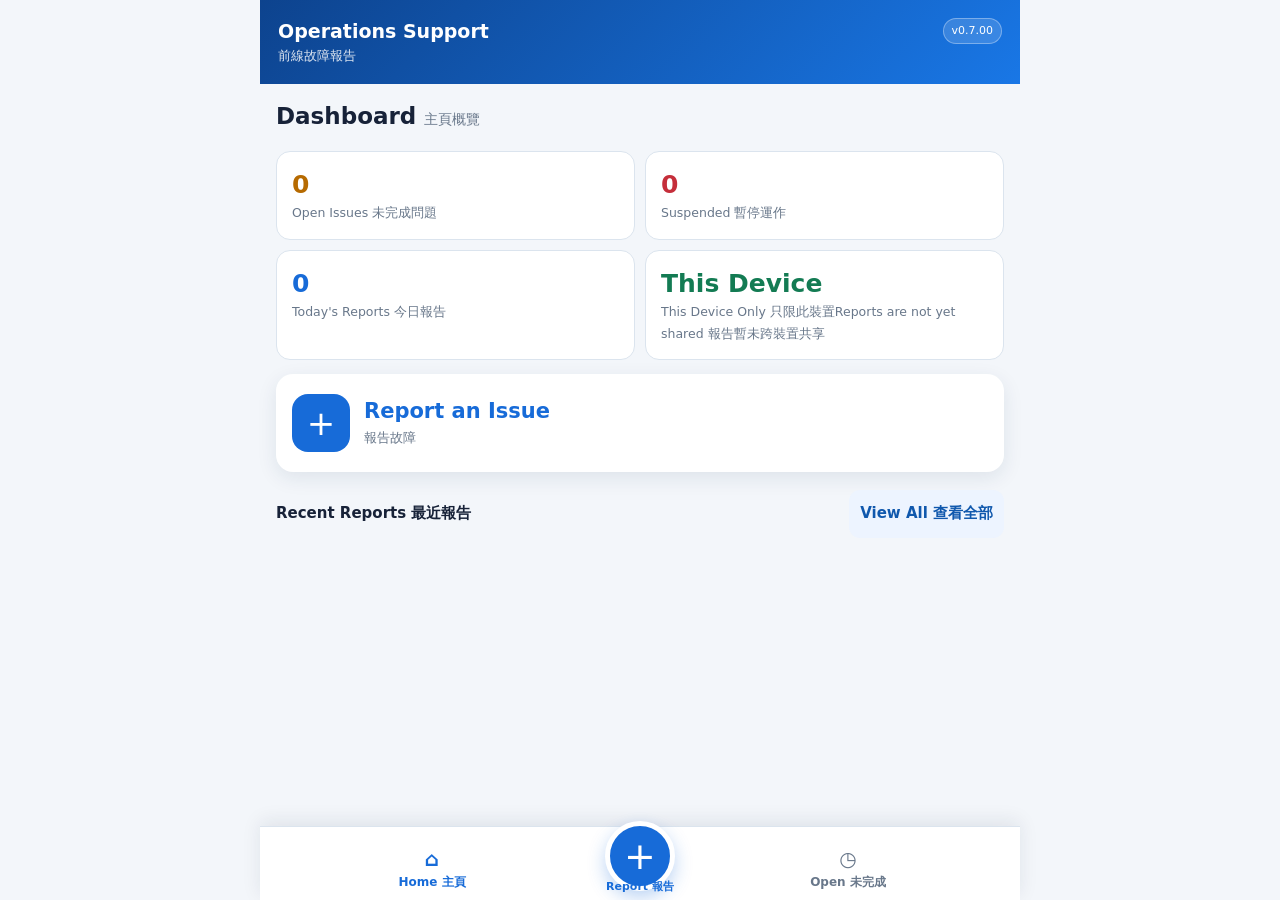
==== commit 449e5aa4: "Add files via upload" ====
--- a/index.html
+++ b/index.html
@@ -4,8 +4,8 @@
   <meta charset="utf-8">
   <meta name="viewport" content="width=device-width,initial-scale=1,viewport-fit=cover">
   <meta name="theme-color" content="#176bd8">
-  <meta name="description" content="Operations Support frontline issue reporting v0.6.00">
-  <title>Operations Support v0.6.00</title>
+  <meta name="description" content="Operations Support frontline issue reporting v0.7.00">
+  <title>Operations Support v0.7.00</title>
   <link rel="manifest" href="manifest.webmanifest">
   <style>
     :root{--blue:#176bd8;--blueSoft:#edf4ff;--orange:#bd6909;--orangeSoft:#fff3df;--purple:#7355c5;--purpleSoft:#f2eeff;--green:#137b53;--greenSoft:#e7f7ef;--amber:#b66a00;--amberSoft:#fff3da;--red:#c52e3a;--redSoft:#fff0f1;--bg:#f3f6fa;--card:#fff;--text:#172238;--muted:#68778a;--line:#dbe4ee}
@@ -23,9 +23,9 @@
 </head>
 <body>
 <div class="app">
-<header class="head"><span class="version">v0.6.00</span><strong>Operations Support</strong><small>前線故障報告</small></header>
+<header class="head"><span class="version">v0.7.00</span><strong>Operations Support</strong><small>前線故障報告</small></header>
 <main class="main"><section id="updateBanner" class="update-banner" aria-live="polite"><div class="update-title" id="updateBannerTitle">New Version Available 有新版本</div><div class="update-meta" id="updateBannerMeta"></div><div class="update-actions"><button id="bannerUpdate" type="button" class="update-btn update-now">Update Now 立即更新</button><button id="bannerLater" type="button" class="update-btn update-later">Later 稍後</button></div></section>
-<section id="homePage" class="page active"><h1 class="title">Dashboard <small>主頁</small></h1><div class="dashboard-grid"><div class="dash-card open"><strong id="dashOpen">0</strong><small>Open Issues 未完成問題</small></div><div class="dash-card suspended"><strong id="dashSuspended">0</strong><small>Operation Suspended 暫停運作</small></div><div class="dash-card today"><strong id="dashToday">0</strong><small>Reported Today 今日報告</small></div><div class="dash-card local"><strong>Local</strong><small>Storage Mode 本機模式</small></div></div><button class="hero" id="startReport" type="button"><span class="plus">+</span><span><b>Create Issue</b><small>新增故障報告</small></span></button><div class="recent-title"><b>Recent Issues 最近報告</b><button id="viewIssues" type="button" class="action light">View All 查看全部</button></div><div id="recentIssues" class="recent-list"></div></section><section id="formPage" class="page">
+<section id="homePage" class="page active"><h1 class="title">Dashboard <small>主頁概覽</small></h1><div class="dashboard-grid"><div class="dash-card open"><strong id="dashOpen">0</strong><small>Open Issues 未完成問題</small></div><div class="dash-card suspended"><strong id="dashSuspended">0</strong><small>Suspended 暫停運作</small></div><div class="dash-card today"><strong id="dashToday">0</strong><small>Today's Reports 今日報告</small></div><div class="dash-card local"><strong>This Device</strong><small>This Device Only 只限此裝置</small><small>Reports are not yet shared 報告暫未跨裝置共享</small></div></div><button class="hero" id="startReport" type="button"><span class="plus">+</span><span><b>Report an Issue</b><small>報告故障</small></span></button><div class="recent-title"><b>Recent Reports 最近報告</b><button id="viewIssues" type="button" class="action light">View All 查看全部</button></div><div id="recentIssues" class="recent-list"></div></section><section id="formPage" class="page">
   <button class="back" type="button" data-home>‹ Back 返回</button>
   <h1 class="title">Report an Issue <small>報告故障</small></h1>
   <div class="grid2">
@@ -44,23 +44,23 @@
     <button type="button" class="option" data-value="Blockage / Buildup" data-zh="堵塞／積料">Blockage / Buildup<span>堵塞／積料</span></button>
     <button type="button" class="option" data-value="Wire Issue" data-zh="「威也」故障">Wire Issue<span>「威也」故障</span></button>
     <button type="button" class="option" data-value="Material Leakage" data-zh="漏料">Material Leakage<span>漏料</span></button>
-    <button type="button" class="option" data-value="Emergency Stop Problem" data-zh="急停掣問題">Emergency Stop Problem<span>急停掣問題</span></button>
-    <button type="button" class="option wide" data-value="Other" data-zh="其他機械問題">Other<span>其他機械問題</span></button>
+    <button type="button" class="option" data-value="Emergency Stop Issue" data-zh="急停掣故障">Emergency Stop Issue<span>急停掣故障</span></button>
+    <button type="button" class="option wide" data-value="Other" data-zh="其他機械故障">Other<span>其他機械故障</span></button>
   </div></section>
   <section id="g-it" class="field group"><label class="label">Select a System 選擇相關系統 <span class="req">*</span></label><div class="options">
-    <button type="button" class="option" data-value="OCR" data-zh="車牌／資料辨識">OCR<span>車牌／資料辨識</span></button><button type="button" class="option" data-value="PTV" data-zh="PTV 系統">PTV<span>PTV 系統</span></button><button type="button" class="option" data-value="PLC" data-zh="PLC 控制系統">PLC<span>PLC 控制系統</span></button><button type="button" class="option" data-value="Network / Server" data-zh="網絡／伺服器">Network / Server<span>網絡／伺服器</span></button><button type="button" class="option wide" data-value="Unable to Identify" data-zh="未能確認">Unable to Identify<span>未能確認</span></button>
-  </div><div id="itNote" class="note">Please describe what happened. IT staff will identify and reclassify the affected system.<br>請簡單說明現場情況，IT 同事會確認受影響系統並重新分類。</div></section>
-  <section id="g-replenishment" class="field group"><label class="label">Select an Issue 選擇補料問題 <span class="req">*</span></label><div class="options"><button type="button" class="option" data-value="Conveyor Breakdown" data-zh="輸送帶故障">Conveyor Breakdown<span>輸送帶故障</span></button><button type="button" class="option" data-value="Conveyor Mud Cleaning" data-zh="輸送帶清泥">Conveyor Mud Cleaning<span>輸送帶清泥</span></button><button type="button" class="option wide" data-value="Stock Empty" data-zh="清缸">Stock Empty<span>清缸</span></button></div></section>
-  <div class="field"><label class="label">Operating Status 運作情況 <span class="req">*</span></label><div class="impact"><button type="button" class="continue" data-impact="Normal Operation" data-zh="正常運作">Normal Operation <strong>✓</strong><span>正常運作</span></button><button type="button" class="difficulty" data-impact="Limited Operation" data-zh="有限度運作">Limited Operation <strong>!</strong><span>有限度運作</span></button><button type="button" class="stopped" data-impact="Operation Suspended" data-zh="暫停運作">Operation Suspended <strong>×</strong><span>暫停運作</span></button></div></div>
-  <div class="field"><label class="label">Photo 相片 <span class="sub">Optional 選填</span></label><div class="actions"><button id="takePhotoBtn" type="button" class="action primary">Take Photo 拍攝相片</button><button id="choosePhotoBtn" type="button" class="action light">Choose Photo 選擇相片</button></div><input id="cameraPhoto" type="file" accept="image/*" capture="environment" hidden><input id="galleryPhoto" type="file" accept="image/*" hidden><div id="photoPreview" class="photo-preview"><img id="photoImg" alt="Selected issue photo"><div id="photoName" class="sub"></div><button id="removePhoto" type="button" class="remove">Remove Photo 移除相片</button></div></div><div class="field"><label id="remarkLabel" class="label" for="remark">What Happened? 情況說明 <span class="sub">Optional 選填</span></label><textarea id="remark" class="control" rows="3" maxlength="500" placeholder="Briefly describe what happened 請簡單說明現場情況"></textarea></div>
-  <div id="previewWrap" class="field preview-wrap"><label class="label">Preview 預覽</label><div class="preview"><div class="preview-head"><span id="previewStatus" class="status">填寫中</span></div><div class="preview-row"><span>Plant 廠房</span><b id="pvPlant">未選擇</b></div><div class="preview-row"><span>Material 物料</span><b id="pvMaterial">未選擇</b></div><div class="preview-row"><span>Incident Time 事發時間</span><b id="pvIncidentTime">未選擇</b></div><div class="preview-row"><span>Issue Type 類別</span><b id="pvType">未選擇</b></div><div class="preview-row"><span>Issue 問題</span><b id="pvIssue">未選擇</b></div><div class="preview-row"><span>Operating Status 運作情況</span><b id="pvImpact">未選擇</b></div><div id="pvDetailsRow" class="preview-row" hidden><span>Details 說明</span><b id="pvDetails"></b></div></div></div>
+    <button type="button" class="option" data-value="OCR" data-zh="車牌／識別資料">OCR<span>車牌／識別資料</span></button><button type="button" class="option" data-value="PTV" data-zh="PTV 系統">PTV<span>PTV 系統</span></button><button type="button" class="option" data-value="PLC" data-zh="PLC 控制系統">PLC<span>PLC 控制系統</span></button><button type="button" class="option" data-value="Network / Server" data-zh="網絡／伺服器">Network / Server<span>網絡／伺服器</span></button><button type="button" class="option wide" data-value="Unable to Identify" data-zh="未能確認系統">Unable to Identify<span>未能確認系統</span></button>
+  </div><div id="itNote" class="note">Please describe what you observed. IT staff will identify the affected system.<br>請簡單說明現場所見情況，IT 同事會確認受影響系統。</div></section>
+  <section id="g-replenishment" class="field group"><label class="label">Select an Issue 選擇補料問題 <span class="req">*</span></label><div class="options"><button type="button" class="option" data-value="Conveyor Breakdown" data-zh="輸送帶故障">Conveyor Breakdown<span>輸送帶故障</span></button><button type="button" class="option" data-value="Conveyor Cleaning" data-zh="輸送帶清泥">Conveyor Cleaning<span>輸送帶清泥</span></button><button type="button" class="option wide" data-value="Bin Empty" data-zh="料缸清缸">Bin Empty<span>料缸清缸</span></button></div></section>
+  <div class="field"><label class="label">Operating Status 運作情況 <span class="req">*</span></label><div class="impact"><button type="button" class="continue" data-impact="No Operational Impact" data-zh="不影響運作">No Operational Impact <strong>✓</strong><span>不影響運作</span></button><button type="button" class="difficulty" data-impact="Limited Operation" data-zh="有限度運作">Limited Operation <strong>!</strong><span>有限度運作</span></button><button type="button" class="stopped" data-impact="Operation Suspended" data-zh="暫停運作">Operation Suspended <strong>×</strong><span>暫停運作</span></button></div></div>
+  <div class="field"><label class="label">Photo 相片 <span class="sub">Optional 選填</span></label><div class="actions"><button id="takePhotoBtn" type="button" class="action primary">Take Photo 拍攝相片</button><button id="choosePhotoBtn" type="button" class="action light">Choose Photo 選擇相片</button></div><input id="cameraPhoto" type="file" accept="image/*" capture="environment" hidden><input id="galleryPhoto" type="file" accept="image/*" hidden><div id="photoPreview" class="photo-preview"><img id="photoImg" alt="Selected issue photo"><div id="photoName" class="sub"></div><button id="removePhoto" type="button" class="remove">Remove Photo 移除相片</button></div></div><div class="field"><label id="remarkLabel" class="label" for="remark">What Happened? 情況說明 <span class="sub">Optional 選填</span></label><textarea id="remark" class="control" rows="3" maxlength="500" placeholder="Briefly describe what you observed 請簡單說明現場所見情況"></textarea></div>
+  <div id="previewWrap" class="field preview-wrap"><label class="label">Preview 預覽</label><div class="preview"><div class="preview-head"><span id="previewStatus" class="status">填寫中</span></div><div class="preview-row"><span>Plant 廠房</span><b id="pvPlant">未選擇</b></div><div class="preview-row"><span>Material 物料</span><b id="pvMaterial">未選擇</b></div><div class="preview-row"><span>Incident Time 事發時間</span><b id="pvIncidentTime">未選擇</b></div><div class="preview-row"><span>Issue Type 類別</span><b id="pvType">未選擇</b></div><div class="preview-row"><span>Related Issue 相關問題</span><b id="pvIssue">未選擇</b></div><div class="preview-row"><span>Operating Status 運作情況</span><b id="pvImpact">未選擇</b></div><div id="pvDetailsRow" class="preview-row" hidden><span>Details 說明</span><b id="pvDetails"></b></div></div></div>
   <button id="submit" type="button" class="submit" disabled>Submit Report 提交報告</button>
 </section>
-<section id="successPage" class="page"><div class="success"><div class="check">✓</div><h2>Report Submitted</h2><div>報告已成功提交</div><p>Other users can view this report only after a shared backend is connected.<br>連接共享後端後，其他使用者才可查看此報告。</p><div id="reference" class="reference"></div><div class="message-card"><label class="label">Message Language 訊息語言<span class="sub">請選擇要複製的訊息語言</span></label><div class="languages"><button type="button" class="language selected" data-lang="zh">中文</button><button type="button" class="language" data-lang="en">English</button></div><textarea id="message" class="message" readonly></textarea><div class="actions"><button id="copy" type="button" class="action primary">複製中文訊息</button><button id="whatsapp" type="button" class="action wa">開啟 WhatsApp</button></div><div id="copyStatus" class="copy-status" aria-live="polite"></div></div><button id="another" type="button" class="action light" style="width:100%;margin-top:10px">Report Another Issue 再報告故障</button></div></section>
+<section id="successPage" class="page"><div class="success"><div class="check">✓</div><h2>Report Submitted</h2><div>報告已成功提交</div><p>This report has been saved on this device.<br>此報告已儲存在此裝置。</p><div id="reference" class="reference"></div><div class="message-card"><label class="label">Message Language 訊息語言<span class="sub">請選擇要複製的訊息語言</span></label><div class="languages"><button type="button" class="language selected" data-lang="zh">中文</button><button type="button" class="language" data-lang="en">English</button></div><textarea id="message" class="message" readonly></textarea><div class="actions"><button id="copy" type="button" class="action primary">複製中文訊息</button><button id="whatsapp" type="button" class="action wa">開啟 WhatsApp</button></div><div id="copyStatus" class="copy-status" aria-live="polite"></div></div><button id="another" type="button" class="action light" style="width:100%;margin-top:10px">Report Another Issue 再報告故障</button></div></section>
 <section id="issuesPage" class="page"><button class="back" type="button" data-home>‹ Back 返回</button><h1 class="title">Open Issues <small>未完成問題</small></h1><div id="issueList" class="issue-list"></div></section>
-<nav class="bottom-nav" aria-label="Page selection 頁面選擇"><button id="navHome" type="button" class="nav-btn active"><span>⌂</span>Home 主頁</button><div class="create-wrap"><button id="navCreate" type="button" class="create-btn" aria-label="Create Issue 新增故障">+</button><div class="create-label">Create 新增</div></div><button id="navIssues" type="button" class="nav-btn"><span>◷</span>Open Issues</button></nav></main><div id="updateOverlay" class="update-overlay" role="dialog" aria-modal="true" aria-labelledby="updateDialogTitle"><div class="update-dialog"><h2 id="updateDialogTitle">Update Required 必須更新</h2><p id="updateDialogMessage">Please update before submitting or editing reports.<br>請先更新，然後再提交或編輯報告。</p><div id="updateVersionText" class="update-meta"></div><button id="overlayUpdate" type="button" class="update-btn update-now">Update Now 立即更新</button><div id="updateProgress" class="update-progress">Updating... 正在更新...</div></div></div></div>
+<nav class="bottom-nav" aria-label="Page selection 頁面選擇"><button id="navHome" type="button" class="nav-btn active"><span>⌂</span>Home 主頁</button><div class="create-wrap"><button id="navCreate" type="button" class="create-btn" aria-label="Report an Issue 報告故障">+</button><div class="create-label">Report 報告</div></div><button id="navIssues" type="button" class="nav-btn"><span>◷</span>Open 未完成</button></nav></main><div id="updateOverlay" class="update-overlay" role="dialog" aria-modal="true" aria-labelledby="updateDialogTitle"><div class="update-dialog"><h2 id="updateDialogTitle">Update Required 需要更新</h2><p id="updateDialogMessage">Please update before submitting or editing reports.<br>請先更新版本，然後再提交或編輯報告。</p><div id="updateVersionText" class="update-meta"></div><button id="overlayUpdate" type="button" class="update-btn update-now">Update Now 立即更新</button><div id="updateProgress" class="update-progress">Updating... 正在更新...</div></div></div></div>
 <script>
-// Operations Support Frontline WebApp v0.6.00
+// Operations Support Frontline WebApp v0.7.00
 (() => {
   const APP_VERSION='0.5.00';
   let updateState={latest:APP_VERSION,minimum:APP_VERSION,force:false,required:false,available:false};
@@ -87,19 +87,19 @@
     const incidentValue=incidentISO(); const validTime=incidentValue&&new Date(incidentValue).getTime()<=Date.now()+60000;
     const ready=Boolean(plant.value&&material.value&&validTime&&state.type&&state.issue&&state.impact&&(!need||details)); submit.disabled=!ready;
     const badge=$('#previewStatus'); badge.className='status';
-    if(!ready) badge.textContent='填寫中'; else if(state.impact==='Operation Suspended'){badge.textContent='暫停運作';badge.classList.add('red')} else if(state.impact==='Limited Operation'){badge.textContent='有限度運作';badge.classList.add('amber')} else {badge.textContent='正常運作';badge.classList.add('green')}
+    if(!ready) badge.textContent='填寫中'; else if(state.impact==='Operation Suspended'){badge.textContent='暫停運作';badge.classList.add('red')} else if(state.impact==='Limited Operation'){badge.textContent='有限度運作';badge.classList.add('amber')} else {badge.textContent='不影響運作';badge.classList.add('green')}
   }
   function versionParts(v){return String(v||'0').replace(/^v/i,'').split('.').map(n=>parseInt(n,10)||0)}
   function compareVersions(a,b){const A=versionParts(a),B=versionParts(b),n=Math.max(A.length,B.length);for(let i=0;i<n;i++){const x=A[i]||0,y=B[i]||0;if(x>y)return 1;if(x<y)return -1}return 0}
-  function saveDraft(){const draft={plant:plant.value,material:material.value,incidentDate:incidentDate.value,incidentClock:incidentClock.value,type:state.type,issue:state.issue,issueZh:state.issueZh,impact:state.impact,impactZh:state.impactZh,remark:remark.value,editingTicket:state.editingTicket||'',photoName:state.photoName||'',savedAt:new Date().toISOString()};localStorage.setItem('ops_draft_v060',JSON.stringify(draft))}
-  function restoreDraft(){try{const x=JSON.parse(localStorage.getItem('ops_draft_v060')||'null');if(!x)return;plant.value=x.plant||'';material.value=x.material||'';incidentDate.value=x.incidentDate||localDateValue();incidentClock.value=x.incidentClock||localTimeValue();state.type=x.type||'';state.issue=x.issue||'';state.issueZh=x.issueZh||'';state.impact=x.impact||'';state.impactZh=x.impactZh||'';state.editingTicket=x.editingTicket||'';state.ticket=x.editingTicket||'';state.photoName=x.photoName||'';remark.value=x.remark||'';root.querySelectorAll('.type').forEach(b=>b.classList.toggle('selected',b.dataset.type===state.type));['mechanical','it','replenishment'].forEach(g=>root.querySelector('#g-'+g).classList.toggle('show',g===state.type));root.querySelectorAll('.option').forEach(b=>b.classList.toggle('selected',b.dataset.value===state.issue));root.querySelectorAll('.impact button').forEach(b=>b.classList.toggle('selected',b.dataset.impact===state.impact));if(state.editingTicket)submit.textContent='Save Changes 儲存修改';update()}catch(e){localStorage.removeItem('ops_draft_v060')}}
-  function clearDraft(){localStorage.removeItem('ops_draft_v060')}
+  function saveDraft(){const draft={plant:plant.value,material:material.value,incidentDate:incidentDate.value,incidentClock:incidentClock.value,type:state.type,issue:state.issue,issueZh:state.issueZh,impact:state.impact,impactZh:state.impactZh,remark:remark.value,editingTicket:state.editingTicket||'',photoName:state.photoName||'',savedAt:new Date().toISOString()};localStorage.setItem('ops_draft_v070',JSON.stringify(draft))}
+  function restoreDraft(){try{const x=JSON.parse(localStorage.getItem('ops_draft_v070')||'null');if(!x)return;plant.value=x.plant||'';material.value=x.material||'';incidentDate.value=x.incidentDate||localDateValue();incidentClock.value=x.incidentClock||localTimeValue();state.type=x.type||'';state.issue=x.issue||'';state.issueZh=x.issueZh||'';state.impact=x.impact||'';state.impactZh=x.impactZh||'';state.editingTicket=x.editingTicket||'';state.ticket=x.editingTicket||'';state.photoName=x.photoName||'';remark.value=x.remark||'';root.querySelectorAll('.type').forEach(b=>b.classList.toggle('selected',b.dataset.type===state.type));['mechanical','it','replenishment'].forEach(g=>root.querySelector('#g-'+g).classList.toggle('show',g===state.type));root.querySelectorAll('.option').forEach(b=>b.classList.toggle('selected',b.dataset.value===state.issue));root.querySelectorAll('.impact button').forEach(b=>b.classList.toggle('selected',b.dataset.impact===state.impact));if(state.editingTicket)submit.textContent='Save Changes 儲存修改';update()}catch(e){localStorage.removeItem('ops_draft_v070')}}
+  function clearDraft(){localStorage.removeItem('ops_draft_v070')}
   function showUpdateUI(){const banner=root.querySelector('#updateBanner'),overlay=root.querySelector('#updateOverlay'),meta=`Current 現時: v${APP_VERSION} · Latest 最新: v${updateState.latest}`;root.querySelector('#updateBannerMeta').textContent=meta;root.querySelector('#updateVersionText').textContent=meta;banner.classList.toggle('show',updateState.available&&!updateState.required);banner.classList.toggle('required',updateState.required);overlay.classList.toggle('show',updateState.required);root.querySelector('#bannerLater').style.display=updateState.force?'none':'inline-block'}
   async function checkVersion(silent=true){try{const res=await fetch('./version.json?t='+Date.now(),{cache:'no-store'});if(!res.ok)throw new Error('version');const v=await res.json();updateState.latest=v.version||APP_VERSION;updateState.minimum=v.minimumVersion||updateState.latest;updateState.force=Boolean(v.forceUpdate);updateState.available=compareVersions(APP_VERSION,updateState.latest)<0;updateState.required=updateState.available&&(updateState.force||compareVersions(APP_VERSION,updateState.minimum)<0);root.querySelector('#updateDialogMessage').innerHTML=(v.messageEn||'Please update before submitting or editing reports.')+'<br>'+(v.messageZh||'請先更新，然後再提交或編輯報告。');showUpdateUI();return !updateState.required}catch(e){if(!silent)alert('Unable to check the latest version. 無法檢查最新版本。');return true}}
-  async function applyUpdate(){saveDraft();root.querySelector('#updateProgress').classList.add('show');try{if('serviceWorker' in navigator){const reg=await navigator.serviceWorker.getRegistration();if(reg){await reg.update();if(reg.waiting)reg.waiting.postMessage({type:'SKIP_WAITING'})}const keys=await caches.keys();await Promise.all(keys.filter(k=>!k.includes('v0.6.00')).map(k=>caches.delete(k)))}sessionStorage.setItem('restore_ops_draft','1');location.reload()}catch(e){location.href=location.pathname+'?v='+Date.now()}}
+  async function applyUpdate(){saveDraft();root.querySelector('#updateProgress').classList.add('show');try{if('serviceWorker' in navigator){const reg=await navigator.serviceWorker.getRegistration();if(reg){await reg.update();if(reg.waiting)reg.waiting.postMessage({type:'SKIP_WAITING'})}const keys=await caches.keys();await Promise.all(keys.filter(k=>!k.includes('v0.7.00')).map(k=>caches.delete(k)))}sessionStorage.setItem('restore_ops_draft','1');location.reload()}catch(e){location.href=location.pathname+'?v='+Date.now()}}
   async function guardLatest(action){const ok=await checkVersion(false);if(ok)action();else showUpdateUI()}
   root.querySelector('#bannerUpdate').addEventListener('click',applyUpdate);root.querySelector('#overlayUpdate').addEventListener('click',applyUpdate);root.querySelector('#bannerLater').addEventListener('click',()=>root.querySelector('#updateBanner').classList.remove('show'));
-  function localIssues(){return JSON.parse(localStorage.getItem('ops_issues_v060')||'[]')}
+  function localIssues(){return JSON.parse(localStorage.getItem('ops_issues_v070')||'[]')}
   function updateNavigation(pageId){root.querySelector('#navHome').classList.toggle('active',pageId==='homePage');root.querySelector('#navIssues').classList.toggle('active',pageId==='issuesPage')}
   const originalShow=show;
   function go(pageId){originalShow(pageId);updateNavigation(pageId);if(pageId==='homePage')renderDashboard();if(pageId==='issuesPage')renderIssues()}
@@ -113,14 +113,14 @@
   const camera=$('#cameraPhoto'),gallery=$('#galleryPhoto');$('#takePhotoBtn').addEventListener('click',()=>camera.click());$('#choosePhotoBtn').addEventListener('click',()=>gallery.click());function handlePhoto(e){const f=e.target.files&&e.target.files[0];if(f&&f.type.startsWith('image/')){state.photoName=f.name;$('#photoImg').src=URL.createObjectURL(f);$('#photoName').textContent=f.name;$('#photoPreview').classList.add('show')}else e.target.value=''}camera.addEventListener('change',handlePhoto);gallery.addEventListener('change',handlePhoto);$('#removePhoto').addEventListener('click',()=>{camera.value='';gallery.value='';state.photoName='';$('#photoPreview').classList.remove('show')});
   function buildMessage(){const lines=state.lang==='zh'?[`廠房：${plant.value}`,`物料：${material.value}`,`事發時間：${formatIncident()}`,`問題類別：${typeText[state.type].zh}`,`相關問題：${state.issueZh}`,`運作情況：${state.impactZh}`]:[`Plant: ${plant.value}`,`Material: ${material.value}`,`Incident Time: ${formatIncident()}`,`Issue Type: ${typeText[state.type].en}`,`Issue: ${state.issue}`,`Operating Status: ${state.impact}`];const d=remark.value.trim();if(d)lines.push(state.lang==='zh'?`情況說明：${d}`:`Remark: ${d}`);return lines.join('\n')}
   function renderMessage(){$('#message').value=buildMessage();$('#copy').textContent=state.lang==='zh'?'複製中文訊息':'Copy English Message';$('#whatsapp').textContent=state.lang==='zh'?'開啟 WhatsApp':'Open WhatsApp';$$('.language').forEach(b=>b.classList.toggle('selected',b.dataset.lang===state.lang));$('#copyStatus').textContent=''}
-  submit.addEventListener('click',()=>{if(submit.disabled)return;guardLatest(()=>{const d=new Date(),date=d.getFullYear()+String(d.getMonth()+1).padStart(2,'0')+String(d.getDate()).padStart(2,'0');state.ticket=state.editingTicket||plant.value+'-'+date+'-'+String(Math.floor(Math.random()*900)+100);const arr=JSON.parse(localStorage.getItem('ops_issues_v060')||'[]');const issue={ticket:state.ticket,plant:plant.value,material:material.value,incidentDate:incidentDate.value,incidentClock:incidentClock.value,incidentTime:incidentISO(),submittedTime:new Date().toISOString(),type:state.type,issue:state.issue,issueZh:state.issueZh,impact:state.impact,impactZh:state.impactZh,remark:remark.value.trim(),photoName:state.photoName,createdAt:new Date().toISOString(),updatedAt:new Date().toISOString(),status:'Reported'};if(state.editingTicket){const i=arr.findIndex(x=>x.ticket===state.editingTicket);if(i>=0){issue.createdAt=arr[i].createdAt;issue.ticket=arr[i].ticket;arr[i]=issue}}else arr.unshift(issue);localStorage.setItem('ops_issues_v060',JSON.stringify(arr));$('#reference').textContent='Reference Number 參考編號：'+state.ticket;state.lang='zh';renderMessage();show('successPage');clearDraft()})});
+  submit.addEventListener('click',()=>{if(submit.disabled)return;guardLatest(()=>{const d=new Date(),date=d.getFullYear()+String(d.getMonth()+1).padStart(2,'0')+String(d.getDate()).padStart(2,'0');state.ticket=state.editingTicket||plant.value+'-'+date+'-'+String(Math.floor(Math.random()*900)+100);const arr=JSON.parse(localStorage.getItem('ops_issues_v070')||'[]');const issue={ticket:state.ticket,plant:plant.value,material:material.value,incidentDate:incidentDate.value,incidentClock:incidentClock.value,incidentTime:incidentISO(),submittedTime:new Date().toISOString(),type:state.type,issue:state.issue,issueZh:state.issueZh,impact:state.impact,impactZh:state.impactZh,remark:remark.value.trim(),photoName:state.photoName,createdAt:new Date().toISOString(),updatedAt:new Date().toISOString(),status:'Reported'};if(state.editingTicket){const i=arr.findIndex(x=>x.ticket===state.editingTicket);if(i>=0){issue.createdAt=arr[i].createdAt;issue.ticket=arr[i].ticket;arr[i]=issue}}else arr.unshift(issue);localStorage.setItem('ops_issues_v070',JSON.stringify(arr));$('#reference').textContent='Reference Number 參考編號：'+state.ticket;state.lang='zh';renderMessage();show('successPage');clearDraft()})});
   $$('.language').forEach(b=>b.addEventListener('click',()=>{state.lang=b.dataset.lang;renderMessage()}));
   $('#copy').addEventListener('click',async()=>{const t=$('#message');try{await navigator.clipboard.writeText(t.value);$('#copyStatus').textContent=state.lang==='zh'?'中文訊息已複製。':'English message copied.'}catch(e){t.focus();t.select();$('#copyStatus').textContent=state.lang==='zh'?'訊息已選取，請手動複製。':'Message selected. Please copy manually.'}});
   $('#whatsapp').addEventListener('click',()=>window.open('https://wa.me/?text='+encodeURIComponent($('#message').value),'_blank','noopener,noreferrer'));
   $('#another').addEventListener('click',reset);
   function reset(){state={type:'',issue:'',issueZh:'',impact:'',impactZh:'',lang:'zh',ticket:'',editingTicket:'',photoName:''};plant.value='';material.value='';incidentDate.value=localDateValue();incidentDate.max=localDateValue();incidentClock.value=localTimeValue();remark.value='';$('#photo').value='';$('#photoPreview').classList.remove('show');$$('.selected').forEach(x=>x.classList.remove('selected'));$$('.group').forEach(x=>x.classList.remove('show'));$('#itNote').classList.remove('show');submit.textContent='Submit Report 提交報告';update();show('formPage')}
-  function renderIssues(){const arr=JSON.parse(localStorage.getItem('ops_issues_v060')||'[]');root.querySelector('#issueList').innerHTML=arr.length?arr.map(x=>`<article class="issue-card"><b>${x.ticket}</b><h3>${x.plant} · ${x.material}</h3><div>${typeText[x.type]?.zh||x.type} · ${x.issueZh||x.issue}</div><div class="sub">事發時間：${formatIncident(x.incidentTime)} · ${x.impactZh||x.impact}</div><div class="issue-actions"><button type="button" class="edit-issue" data-ticket="${x.ticket}">Edit 編輯</button></div></article>`).join(''):'<div class="home-card">No open issues yet.<span class="sub">尚未有未完成問題。</span></div>';root.querySelectorAll('.edit-issue').forEach(b=>b.addEventListener('click',()=>editIssue(b.dataset.ticket)));originalShow('issuesPage');updateNavigation('issuesPage')}
-  function editIssue(ticket){guardLatest(()=>{const arr=JSON.parse(localStorage.getItem('ops_issues_v060')||'[]'),x=arr.find(i=>i.ticket===ticket);if(!x)return;reset();state.editingTicket=ticket;state.ticket=ticket;plant.value=x.plant;material.value=x.material;incidentDate.value=x.incidentDate||(x.incidentTime||'').slice(0,10);incidentClock.value=x.incidentClock||(x.incidentTime||'').slice(11,16);state.type=x.type;state.issue=x.issue;state.issueZh=x.issueZh;state.impact=x.impact;state.impactZh=x.impactZh;remark.value=x.remark||'';state.photoName=x.photoName||'';root.querySelectorAll('.type').forEach(b=>b.classList.toggle('selected',b.dataset.type===state.type));['mechanical','it','replenishment'].forEach(g=>root.querySelector('#g-'+g).classList.toggle('show',g===state.type));root.querySelectorAll('.option').forEach(b=>b.classList.toggle('selected',b.dataset.value===state.issue));root.querySelectorAll('.impact button').forEach(b=>b.classList.toggle('selected',b.dataset.impact===state.impact));submit.textContent='Save Changes 儲存修改';update();show('formPage')})}
+  function renderIssues(){const arr=JSON.parse(localStorage.getItem('ops_issues_v070')||'[]');root.querySelector('#issueList').innerHTML=arr.length?arr.map(x=>`<article class="issue-card"><b>${x.ticket}</b><h3>${x.plant} · ${x.material}</h3><div>${typeText[x.type]?.zh||x.type} · ${x.issueZh||x.issue}</div><div class="sub">事發時間：${formatIncident(x.incidentTime)} · ${x.impactZh||x.impact}</div><div class="issue-actions"><button type="button" class="edit-issue" data-ticket="${x.ticket}">Edit 編輯</button></div></article>`).join(''):'<div class="home-card">No open issues yet.<span class="sub">尚未有未完成問題。</span></div>';root.querySelectorAll('.edit-issue').forEach(b=>b.addEventListener('click',()=>editIssue(b.dataset.ticket)));originalShow('issuesPage');updateNavigation('issuesPage')}
+  function editIssue(ticket){guardLatest(()=>{const arr=JSON.parse(localStorage.getItem('ops_issues_v070')||'[]'),x=arr.find(i=>i.ticket===ticket);if(!x)return;reset();state.editingTicket=ticket;state.ticket=ticket;plant.value=x.plant;material.value=x.material;incidentDate.value=x.incidentDate||(x.incidentTime||'').slice(0,10);incidentClock.value=x.incidentClock||(x.incidentTime||'').slice(11,16);state.type=x.type;state.issue=x.issue;state.issueZh=x.issueZh;state.impact=x.impact;state.impactZh=x.impactZh;remark.value=x.remark||'';state.photoName=x.photoName||'';root.querySelectorAll('.type').forEach(b=>b.classList.toggle('selected',b.dataset.type===state.type));['mechanical','it','replenishment'].forEach(g=>root.querySelector('#g-'+g).classList.toggle('show',g===state.type));root.querySelectorAll('.option').forEach(b=>b.classList.toggle('selected',b.dataset.value===state.issue));root.querySelectorAll('.impact button').forEach(b=>b.classList.toggle('selected',b.dataset.impact===state.impact));submit.textContent='Save Changes 儲存修改';update();show('formPage')})}
     incidentDate.value=localDateValue(); incidentDate.max=localDateValue(); incidentClock.value=localTimeValue(); if('serviceWorker' in navigator){navigator.serviceWorker.register('./service-worker.js',{updateViaCache:'none'}).then(reg=>{reg.addEventListener('updatefound',()=>{});navigator.serviceWorker.addEventListener('controllerchange',()=>{if(sessionStorage.getItem('restore_ops_draft'))location.reload()})}).catch(()=>{})} if(sessionStorage.getItem('restore_ops_draft')){sessionStorage.removeItem('restore_ops_draft');restoreDraft()} renderDashboard();checkVersion(true);setInterval(()=>checkVersion(true),15*60*1000);document.addEventListener('visibilitychange',()=>{if(document.visibilityState==='visible')checkVersion(true)}); update();
 })();
 </script>
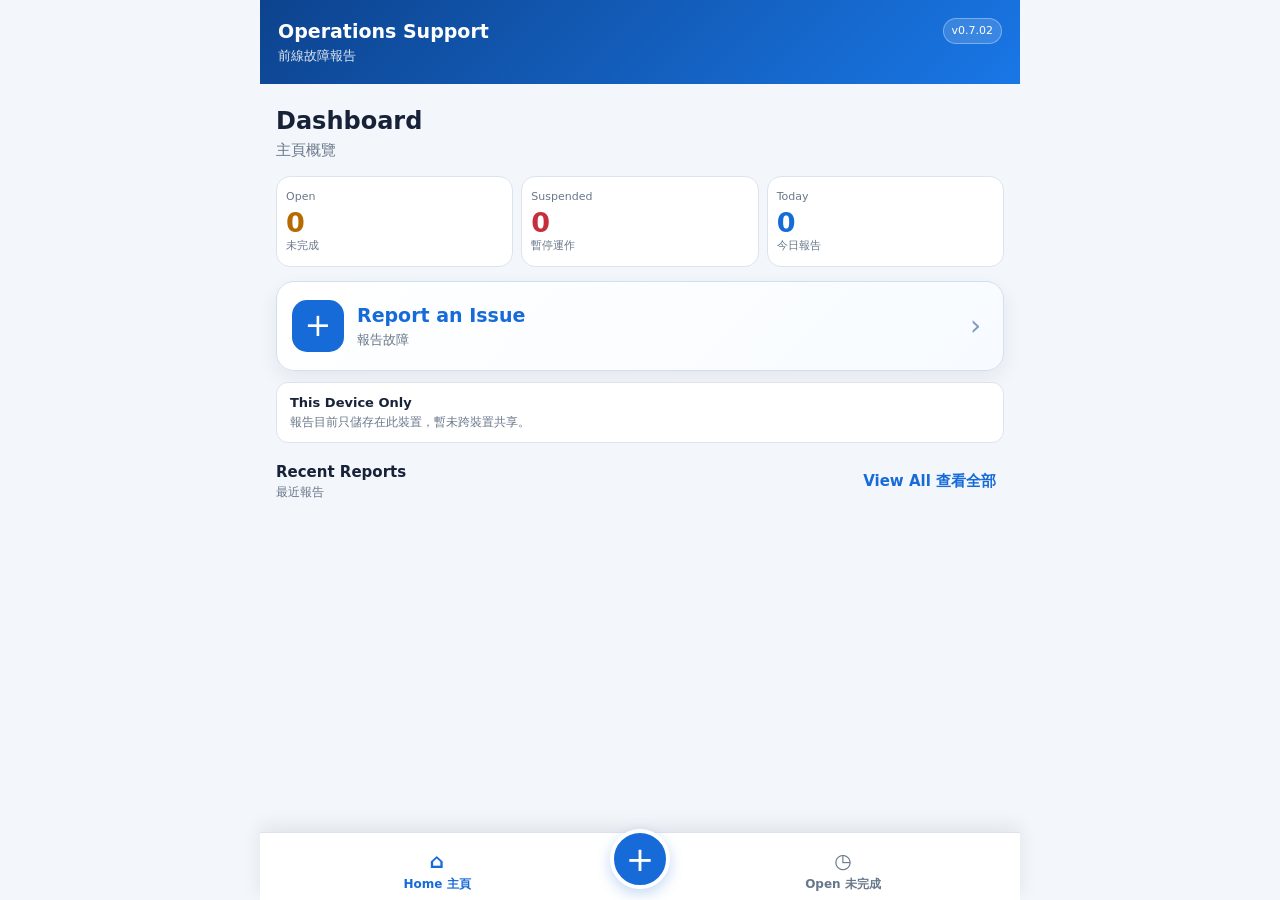
==== commit 7b14029e: "Add files via upload" ====
--- a/index.html
+++ b/index.html
@@ -4,8 +4,8 @@
   <meta charset="utf-8">
   <meta name="viewport" content="width=device-width,initial-scale=1,viewport-fit=cover">
   <meta name="theme-color" content="#176bd8">
-  <meta name="description" content="Operations Support frontline issue reporting v0.7.00">
-  <title>Operations Support v0.7.00</title>
+  <meta name="description" content="Operations Support frontline issue reporting v0.7.02">
+  <title>Operations Support v0.7.02</title>
   <link rel="manifest" href="manifest.webmanifest">
   <style>
     :root{--blue:#176bd8;--blueSoft:#edf4ff;--orange:#bd6909;--orangeSoft:#fff3df;--purple:#7355c5;--purpleSoft:#f2eeff;--green:#137b53;--greenSoft:#e7f7ef;--amber:#b66a00;--amberSoft:#fff3da;--red:#c52e3a;--redSoft:#fff0f1;--bg:#f3f6fa;--card:#fff;--text:#172238;--muted:#68778a;--line:#dbe4ee}
@@ -18,14 +18,19 @@
     .photo{display:block;padding:16px;border:2px dashed #aebed0;border-radius:13px;background:var(--card);text-align:center;cursor:pointer}.photo b{display:block;color:var(--blue);font-size:16px}.photo small{display:block;margin:3px 0 10px;color:var(--muted)}.photo input{max-width:100%}.photo-preview{display:none;margin-top:11px;text-align:center}.photo-preview.show{display:block}.photo-preview img{display:block;max-width:100%;max-height:230px;margin:auto;border-radius:11px}.remove{margin-top:8px;padding:8px 12px;border:1px solid var(--line);border-radius:9px;background:var(--card);color:var(--red);font-weight:750;cursor:pointer}
     .preview-wrap{display:none}.preview-wrap.show{display:block}.preview{padding:14px;border:1px solid #bdd4f0;border-left:5px solid var(--blue);border-radius:12px;background:#f0f6ff}.preview-head{display:flex;justify-content:flex-end;margin-bottom:7px}.status{padding:4px 8px;border-radius:999px;background:#e8edf4;color:#5c6a7d;font-size:11px;font-weight:850}.status.green{background:#dff5e9;color:#096b48}.status.amber{background:#fff0cf;color:#845000}.status.red{background:#ffe3e6;color:#a31e2b}.preview-row{display:grid;grid-template-columns:108px 1fr;gap:8px;padding:6px 0;border-bottom:1px solid #dce8f5}.preview-row:last-child{border:0}.preview-row span:first-child{color:var(--muted);font-size:13px}.submit{width:100%;padding:15px;border:0;border-radius:12px;background:var(--blue);color:#fff;font-size:17px;font-weight:850;cursor:pointer}.submit:disabled{background:#a7b3c2;color:#f5f7fa;cursor:not-allowed}
     .success{text-align:center;padding:10px 0}.check{width:68px;height:68px;margin:auto;border-radius:50%;background:var(--greenSoft);color:var(--green);display:grid;place-items:center;font-size:38px}.reference{margin:12px;padding:11px;border-radius:11px;background:var(--blueSoft);color:var(--blue);font-weight:850}.message-card{margin-top:15px;padding:14px;border:1px solid var(--line);border-radius:14px;background:var(--card);text-align:left}.languages{display:grid;grid-template-columns:1fr 1fr;gap:9px}.language{min-height:50px;border:2px solid var(--line);border-radius:11px;background:var(--card);color:var(--text);font-weight:850;cursor:pointer}.language.selected{border-color:var(--blue);background:var(--blueSoft);color:#0c55b5}.message{width:100%;min-height:180px;margin-top:11px;padding:11px;border:1px solid var(--line);border-radius:11px;background:#f8fafc;color:var(--text);resize:vertical}.actions{display:grid;grid-template-columns:1fr 1fr;gap:9px;margin-top:10px}.action{min-height:48px;padding:11px;border:0;border-radius:11px;font-weight:850;cursor:pointer}.action.primary{background:var(--blue);color:#fff}.action.wa{background:var(--greenSoft);color:#0b704b}.action.light{background:var(--blueSoft);color:#1058ad}.copy-status{min-height:22px;margin-top:7px;color:var(--green);font-size:13px;font-weight:750;text-align:center}.issue-list{display:grid;gap:10px}.issue-card{background:var(--card);border:1px solid var(--line);border-left:5px solid var(--amber);border-radius:13px;padding:13px}.issue-card b{color:var(--blue)}.issue-actions{display:flex;gap:8px;margin-top:10px}.edit-issue{border:0;border-radius:9px;padding:9px 12px;background:var(--blueSoft);color:#1058ad;font-weight:800;cursor:pointer}.back{border:1px solid var(--line);background:var(--card);color:var(--text);padding:9px 12px;border-radius:10px;margin-bottom:12px;cursor:pointer}
-    .dashboard-grid{display:grid;grid-template-columns:1fr 1fr;gap:10px;margin:14px 0}.dash-card{padding:15px;border:1px solid var(--line);border-radius:14px;background:var(--card)}.dash-card strong{display:block;font-size:25px}.dash-card small{color:var(--muted)}.dash-card.open strong{color:var(--amber)}.dash-card.suspended strong{color:var(--red)}.dash-card.today strong{color:var(--blue)}.dash-card.local strong{color:var(--green)}.recent-title{display:flex;justify-content:space-between;align-items:center;margin:18px 0 9px}.recent-list{display:grid;gap:8px;padding-bottom:92px}.recent-item{padding:12px;border:1px solid var(--line);border-radius:12px;background:var(--card)}.recent-item b{display:block}.recent-item small{color:var(--muted)}.bottom-nav{position:fixed;left:50%;bottom:0;transform:translateX(-50%);z-index:20;width:min(760px,100%);height:74px;display:grid;grid-template-columns:1fr 96px 1fr;align-items:end;padding:7px 12px calc(7px + env(safe-area-inset-bottom));background:var(--card);border-top:1px solid var(--line);box-shadow:0 -5px 18px #12243a16}.nav-btn{height:52px;border:0;background:transparent;color:var(--muted);font-size:12px;font-weight:750;cursor:pointer}.nav-btn span{display:block;font-size:20px}.nav-btn.active{color:var(--blue)}.create-wrap{position:relative;height:60px}.create-btn{position:absolute;left:50%;bottom:3px;transform:translateX(-50%);width:70px;height:70px;border:5px solid var(--card);border-radius:50%;background:var(--blue);color:#fff;font-size:38px;line-height:1;box-shadow:0 7px 18px #176bd84a;cursor:pointer}.create-label{position:absolute;left:0;right:0;bottom:-1px;color:var(--blue);font-size:11px;font-weight:850;text-align:center}.main{padding-bottom:92px}.update-banner{display:none;position:sticky;top:73px;z-index:4;margin:0 0 12px;padding:12px;border:1px solid #e4b550;border-radius:12px;background:#fff3da;color:#704500}.update-banner.show{display:block}.update-banner.required{border-color:var(--red);background:var(--redSoft);color:#8f1d29}.update-title{font-weight:850}.update-meta{margin-top:3px;font-size:12px}.update-actions{display:flex;gap:8px;margin-top:10px}.update-btn{border:0;border-radius:9px;padding:9px 12px;font-weight:800;cursor:pointer}.update-now{background:var(--blue);color:#fff}.update-later{background:#fff;color:var(--text);border:1px solid var(--line)}.update-overlay{display:none;position:fixed;inset:0;z-index:50;background:#0c1726cc;padding:16px;align-items:center;justify-content:center}.update-overlay.show{display:flex}.update-dialog{width:min(440px,100%);padding:20px;border-radius:16px;background:var(--card);color:var(--text);box-shadow:0 20px 60px #0005}.update-dialog h2{margin:0 0 8px}.update-dialog p{color:var(--muted)}.update-dialog .update-btn{width:100%;min-height:48px}.update-progress{display:none;margin-top:10px;color:var(--blue);font-weight:800}.update-progress.show{display:block}@media(max-width:500px){.app{border-radius:0}.main{padding:13px}.type{min-height:82px;padding:10px 4px;font-size:13px}.option{padding:11px 5px;font-size:13px}.grid2{gap:8px}.preview-row{grid-template-columns:91px 1fr}}@media(max-width:350px){.types,.options{grid-template-columns:1fr}.wide{grid-column:auto}}
+    .dashboard-grid{display:grid;grid-template-columns:1fr 1fr;gap:10px;margin:14px 0}.dash-card{padding:15px;border:1px solid var(--line);border-radius:14px;background:var(--card)}.dash-card strong{display:block;font-size:25px}.dash-card small{color:var(--muted)}.dash-card.open strong{color:var(--amber)}.dash-card.suspended strong{color:var(--red)}.dash-card.today strong{color:var(--blue)}.dash-card.local strong{color:var(--green)}.recent-title{display:flex;justify-content:space-between;align-items:center;margin:18px 0 9px}.recent-list{display:grid;gap:8px;padding-bottom:92px}.recent-item{padding:12px;border:1px solid var(--line);border-radius:12px;background:var(--card)}.recent-item b{display:block}.recent-item small{color:var(--muted)}.bottom-nav{position:fixed;left:50%;bottom:0;transform:translateX(-50%);z-index:20;width:min(760px,100%);height:74px;display:grid;grid-template-columns:1fr 96px 1fr;align-items:end;padding:7px 12px calc(7px + env(safe-area-inset-bottom));background:var(--card);border-top:1px solid var(--line);box-shadow:0 -5px 18px #12243a16}.nav-btn{height:52px;border:0;background:transparent;color:var(--muted);font-size:12px;font-weight:750;cursor:pointer}.nav-btn span{display:block;font-size:20px}.nav-btn.active{color:var(--blue)}.create-wrap{position:relative;height:60px}.create-btn{position:absolute;left:50%;bottom:3px;transform:translateX(-50%);width:70px;height:70px;border:5px solid var(--card);border-radius:50%;background:var(--blue);color:#fff;font-size:38px;line-height:1;box-shadow:0 7px 18px #176bd84a;cursor:pointer}.create-label{position:absolute;left:0;right:0;bottom:-1px;color:var(--blue);font-size:11px;font-weight:850;text-align:center}.main{padding-bottom:92px}.update-banner{display:none;position:sticky;top:73px;z-index:4;margin:0 0 12px;padding:12px;border:1px solid #e4b550;border-radius:12px;background:#fff3da;color:#704500}.update-banner.show{display:block}.update-banner.required{border-color:var(--red);background:var(--redSoft);color:#8f1d29}.update-title{font-weight:850}.update-meta{margin-top:3px;font-size:12px}.update-actions{display:flex;gap:8px;margin-top:10px}.update-btn{border:0;border-radius:9px;padding:9px 12px;font-weight:800;cursor:pointer}.update-now{background:var(--blue);color:#fff}.update-later{background:#fff;color:var(--text);border:1px solid var(--line)}.update-overlay{display:none;position:fixed;inset:0;z-index:50;background:#0c1726cc;padding:16px;align-items:center;justify-content:center}.update-overlay.show{display:flex}.update-dialog{width:min(440px,100%);padding:20px;border-radius:16px;background:var(--card);color:var(--text);box-shadow:0 20px 60px #0005}.update-dialog h2{margin:0 0 8px}.update-dialog p{color:var(--muted)}.update-dialog .update-btn{width:100%;min-height:48px}.update-progress{display:none;margin-top:10px;color:var(--blue);font-weight:800}.update-progress.show{display:block}
+.home-intro{margin:4px 0 14px}.home-intro h1{margin:0;font-size:24px}.home-intro p{margin:2px 0 0;color:var(--muted)}
+.dashboard-grid{display:grid;grid-template-columns:repeat(3,1fr);gap:8px;margin:0 0 14px}.dash-card{min-width:0;padding:12px 9px;border:1px solid var(--line);border-radius:14px;background:var(--card);text-align:left;color:var(--text)}button.dash-card{cursor:pointer}.dash-card small,.dash-card span{display:block;color:var(--muted);font-size:11px}.dash-card strong{display:block;margin:5px 0 2px;font-size:27px;line-height:1}.dash-card.open strong{color:var(--amber)}.dash-card.suspended strong{color:var(--red)}.dash-card.today strong{color:var(--blue)}
+.hero{min-height:90px;padding:15px;border:1px solid #cfe0f5;border-radius:18px;background:linear-gradient(135deg,#fff,#f7fbff);box-shadow:0 7px 20px #17395712;display:grid;grid-template-columns:52px 1fr 18px;gap:13px;align-items:center}.hero-plus{width:52px;height:52px;border-radius:15px;background:var(--blue);color:#fff;display:grid;place-items:center;font-size:32px;font-weight:400}.hero b{font-size:19px}.hero-arrow{font-size:28px;color:#7d9cc2}.mode-note{margin-top:11px;padding:11px 13px;border:1px solid var(--line);border-radius:12px;background:#fff}.mode-note b{display:block;font-size:13px}.mode-note span{display:block;margin-top:2px;color:var(--muted);font-size:12px}.recent-title{margin:19px 0 8px}.recent-title div b,.recent-title div small{display:block}.recent-title div small{color:var(--muted);font-size:12px}.text-link{border:0;background:transparent;color:var(--blue);font-weight:800;padding:8px;cursor:pointer}.recent-list{padding-bottom:18px}
+.bottom-nav{height:68px;grid-template-columns:1fr 84px 1fr;padding:6px 16px calc(6px + env(safe-area-inset-bottom))}.nav-btn{height:48px}.create-wrap{height:54px}.create-btn{bottom:5px;width:60px;height:60px;border-width:4px;font-size:34px;box-shadow:0 5px 14px #176bd840}.main{padding-bottom:84px}
+@media(max-width:500px){.app{border-radius:0}.main{padding:13px}.type{min-height:82px;padding:10px 4px;font-size:13px}.option{padding:11px 5px;font-size:13px}.grid2{gap:8px}.preview-row{grid-template-columns:91px 1fr}}@media(max-width:350px){.types,.options{grid-template-columns:1fr}.wide{grid-column:auto}}
   </style>
 </head>
 <body>
 <div class="app">
-<header class="head"><span class="version">v0.7.00</span><strong>Operations Support</strong><small>前線故障報告</small></header>
+<header class="head"><span class="version">v0.7.02</span><strong>Operations Support</strong><small>前線故障報告</small></header>
 <main class="main"><section id="updateBanner" class="update-banner" aria-live="polite"><div class="update-title" id="updateBannerTitle">New Version Available 有新版本</div><div class="update-meta" id="updateBannerMeta"></div><div class="update-actions"><button id="bannerUpdate" type="button" class="update-btn update-now">Update Now 立即更新</button><button id="bannerLater" type="button" class="update-btn update-later">Later 稍後</button></div></section>
-<section id="homePage" class="page active"><h1 class="title">Dashboard <small>主頁概覽</small></h1><div class="dashboard-grid"><div class="dash-card open"><strong id="dashOpen">0</strong><small>Open Issues 未完成問題</small></div><div class="dash-card suspended"><strong id="dashSuspended">0</strong><small>Suspended 暫停運作</small></div><div class="dash-card today"><strong id="dashToday">0</strong><small>Today's Reports 今日報告</small></div><div class="dash-card local"><strong>This Device</strong><small>This Device Only 只限此裝置</small><small>Reports are not yet shared 報告暫未跨裝置共享</small></div></div><button class="hero" id="startReport" type="button"><span class="plus">+</span><span><b>Report an Issue</b><small>報告故障</small></span></button><div class="recent-title"><b>Recent Reports 最近報告</b><button id="viewIssues" type="button" class="action light">View All 查看全部</button></div><div id="recentIssues" class="recent-list"></div></section><section id="formPage" class="page">
+<section id="homePage" class="page active"><div class="home-intro"><h1>Dashboard</h1><p>主頁概覽</p></div><div class="dashboard-grid"><button type="button" class="dash-card open" id="dashOpenCard"><small>Open</small><strong id="dashOpen">0</strong><span>未完成</span></button><div class="dash-card suspended"><small>Suspended</small><strong id="dashSuspended">0</strong><span>暫停運作</span></div><div class="dash-card today"><small>Today</small><strong id="dashToday">0</strong><span>今日報告</span></div></div><button class="hero" id="startReport" type="button"><span class="hero-plus">+</span><span><b>Report an Issue</b><small>報告故障</small></span><span class="hero-arrow">›</span></button><div class="mode-note"><b>This Device Only</b><span>報告目前只儲存在此裝置，暫未跨裝置共享。</span></div><div class="recent-title"><div><b>Recent Reports</b><small>最近報告</small></div><button id="viewIssues" type="button" class="text-link">View All 查看全部</button></div><div id="recentIssues" class="recent-list"></div></section><section id="formPage" class="page">
   <button class="back" type="button" data-home>‹ Back 返回</button>
   <h1 class="title">Report an Issue <small>報告故障</small></h1>
   <div class="grid2">
@@ -58,9 +63,9 @@
 </section>
 <section id="successPage" class="page"><div class="success"><div class="check">✓</div><h2>Report Submitted</h2><div>報告已成功提交</div><p>This report has been saved on this device.<br>此報告已儲存在此裝置。</p><div id="reference" class="reference"></div><div class="message-card"><label class="label">Message Language 訊息語言<span class="sub">請選擇要複製的訊息語言</span></label><div class="languages"><button type="button" class="language selected" data-lang="zh">中文</button><button type="button" class="language" data-lang="en">English</button></div><textarea id="message" class="message" readonly></textarea><div class="actions"><button id="copy" type="button" class="action primary">複製中文訊息</button><button id="whatsapp" type="button" class="action wa">開啟 WhatsApp</button></div><div id="copyStatus" class="copy-status" aria-live="polite"></div></div><button id="another" type="button" class="action light" style="width:100%;margin-top:10px">Report Another Issue 再報告故障</button></div></section>
 <section id="issuesPage" class="page"><button class="back" type="button" data-home>‹ Back 返回</button><h1 class="title">Open Issues <small>未完成問題</small></h1><div id="issueList" class="issue-list"></div></section>
-<nav class="bottom-nav" aria-label="Page selection 頁面選擇"><button id="navHome" type="button" class="nav-btn active"><span>⌂</span>Home 主頁</button><div class="create-wrap"><button id="navCreate" type="button" class="create-btn" aria-label="Report an Issue 報告故障">+</button><div class="create-label">Report 報告</div></div><button id="navIssues" type="button" class="nav-btn"><span>◷</span>Open 未完成</button></nav></main><div id="updateOverlay" class="update-overlay" role="dialog" aria-modal="true" aria-labelledby="updateDialogTitle"><div class="update-dialog"><h2 id="updateDialogTitle">Update Required 需要更新</h2><p id="updateDialogMessage">Please update before submitting or editing reports.<br>請先更新版本，然後再提交或編輯報告。</p><div id="updateVersionText" class="update-meta"></div><button id="overlayUpdate" type="button" class="update-btn update-now">Update Now 立即更新</button><div id="updateProgress" class="update-progress">Updating... 正在更新...</div></div></div></div>
+<nav class="bottom-nav" aria-label="Page selection 頁面選擇"><button id="navHome" type="button" class="nav-btn active"><span>⌂</span>Home 主頁</button><div class="create-wrap"><button id="navCreate" type="button" class="create-btn" aria-label="Report an Issue 報告故障">+</button></div><button id="navIssues" type="button" class="nav-btn"><span>◷</span>Open 未完成</button></nav></main><div id="updateOverlay" class="update-overlay" role="dialog" aria-modal="true" aria-labelledby="updateDialogTitle"><div class="update-dialog"><h2 id="updateDialogTitle">Update Required 需要更新</h2><p id="updateDialogMessage">Please update before submitting or editing reports.<br>請先更新版本，然後再提交或編輯報告。</p><div id="updateVersionText" class="update-meta"></div><button id="overlayUpdate" type="button" class="update-btn update-now">Update Now 立即更新</button><div id="updateProgress" class="update-progress">Updating... 正在更新...</div></div></div></div>
 <script>
-// Operations Support Frontline WebApp v0.7.00
+// Operations Support Frontline WebApp v0.7.02
 (() => {
   const APP_VERSION='0.5.00';
   let updateState={latest:APP_VERSION,minimum:APP_VERSION,force:false,required:false,available:false};
@@ -68,7 +73,7 @@
   const pages=$$('.page'), plant=$('#plant'), material=$('#material'), incidentDate=$('#incidentDate'), incidentClock=$('#incidentClock'), remark=$('#remark'), submit=$('#submit');
   let state={type:'',issue:'',issueZh:'',impact:'',impactZh:'',lang:'zh',ticket:'',editingTicket:'',photoName:''};
   const typeText={mechanical:{en:'Mechanical',zh:'機械問題'},it:{en:'IT System',zh:'IT系統'},replenishment:{en:'Replenishment',zh:'補料問題'}};
-  const show=id=>pages.forEach(p=>p.classList.toggle('active',p.id===id));
+  const show=id=>{pages.forEach(p=>p.classList.toggle('active',p.id===id));window.scrollTo({top:0,behavior:'auto'})};
   const needsDetails=()=>state.issue==='Other'||state.issue==='Unable to Identify';
   const pad=n=>String(n).padStart(2,'0');
   function localDateValue(d=new Date()){return d.getFullYear()+'-'+pad(d.getMonth()+1)+'-'+pad(d.getDate())}
@@ -91,36 +96,36 @@
   }
   function versionParts(v){return String(v||'0').replace(/^v/i,'').split('.').map(n=>parseInt(n,10)||0)}
   function compareVersions(a,b){const A=versionParts(a),B=versionParts(b),n=Math.max(A.length,B.length);for(let i=0;i<n;i++){const x=A[i]||0,y=B[i]||0;if(x>y)return 1;if(x<y)return -1}return 0}
-  function saveDraft(){const draft={plant:plant.value,material:material.value,incidentDate:incidentDate.value,incidentClock:incidentClock.value,type:state.type,issue:state.issue,issueZh:state.issueZh,impact:state.impact,impactZh:state.impactZh,remark:remark.value,editingTicket:state.editingTicket||'',photoName:state.photoName||'',savedAt:new Date().toISOString()};localStorage.setItem('ops_draft_v070',JSON.stringify(draft))}
-  function restoreDraft(){try{const x=JSON.parse(localStorage.getItem('ops_draft_v070')||'null');if(!x)return;plant.value=x.plant||'';material.value=x.material||'';incidentDate.value=x.incidentDate||localDateValue();incidentClock.value=x.incidentClock||localTimeValue();state.type=x.type||'';state.issue=x.issue||'';state.issueZh=x.issueZh||'';state.impact=x.impact||'';state.impactZh=x.impactZh||'';state.editingTicket=x.editingTicket||'';state.ticket=x.editingTicket||'';state.photoName=x.photoName||'';remark.value=x.remark||'';root.querySelectorAll('.type').forEach(b=>b.classList.toggle('selected',b.dataset.type===state.type));['mechanical','it','replenishment'].forEach(g=>root.querySelector('#g-'+g).classList.toggle('show',g===state.type));root.querySelectorAll('.option').forEach(b=>b.classList.toggle('selected',b.dataset.value===state.issue));root.querySelectorAll('.impact button').forEach(b=>b.classList.toggle('selected',b.dataset.impact===state.impact));if(state.editingTicket)submit.textContent='Save Changes 儲存修改';update()}catch(e){localStorage.removeItem('ops_draft_v070')}}
-  function clearDraft(){localStorage.removeItem('ops_draft_v070')}
+  function saveDraft(){const draft={plant:plant.value,material:material.value,incidentDate:incidentDate.value,incidentClock:incidentClock.value,type:state.type,issue:state.issue,issueZh:state.issueZh,impact:state.impact,impactZh:state.impactZh,remark:remark.value,editingTicket:state.editingTicket||'',photoName:state.photoName||'',savedAt:new Date().toISOString()};localStorage.setItem('ops_draft_v072',JSON.stringify(draft))}
+  function restoreDraft(){try{const x=JSON.parse(localStorage.getItem('ops_draft_v072')||'null');if(!x)return;plant.value=x.plant||'';material.value=x.material||'';incidentDate.value=x.incidentDate||localDateValue();incidentClock.value=x.incidentClock||localTimeValue();state.type=x.type||'';state.issue=x.issue||'';state.issueZh=x.issueZh||'';state.impact=x.impact||'';state.impactZh=x.impactZh||'';state.editingTicket=x.editingTicket||'';state.ticket=x.editingTicket||'';state.photoName=x.photoName||'';remark.value=x.remark||'';root.querySelectorAll('.type').forEach(b=>b.classList.toggle('selected',b.dataset.type===state.type));['mechanical','it','replenishment'].forEach(g=>root.querySelector('#g-'+g).classList.toggle('show',g===state.type));root.querySelectorAll('.option').forEach(b=>b.classList.toggle('selected',b.dataset.value===state.issue));root.querySelectorAll('.impact button').forEach(b=>b.classList.toggle('selected',b.dataset.impact===state.impact));if(state.editingTicket)submit.textContent='Save Changes 儲存修改';update()}catch(e){localStorage.removeItem('ops_draft_v072')}}
+  function clearDraft(){localStorage.removeItem('ops_draft_v072')}
   function showUpdateUI(){const banner=root.querySelector('#updateBanner'),overlay=root.querySelector('#updateOverlay'),meta=`Current 現時: v${APP_VERSION} · Latest 最新: v${updateState.latest}`;root.querySelector('#updateBannerMeta').textContent=meta;root.querySelector('#updateVersionText').textContent=meta;banner.classList.toggle('show',updateState.available&&!updateState.required);banner.classList.toggle('required',updateState.required);overlay.classList.toggle('show',updateState.required);root.querySelector('#bannerLater').style.display=updateState.force?'none':'inline-block'}
   async function checkVersion(silent=true){try{const res=await fetch('./version.json?t='+Date.now(),{cache:'no-store'});if(!res.ok)throw new Error('version');const v=await res.json();updateState.latest=v.version||APP_VERSION;updateState.minimum=v.minimumVersion||updateState.latest;updateState.force=Boolean(v.forceUpdate);updateState.available=compareVersions(APP_VERSION,updateState.latest)<0;updateState.required=updateState.available&&(updateState.force||compareVersions(APP_VERSION,updateState.minimum)<0);root.querySelector('#updateDialogMessage').innerHTML=(v.messageEn||'Please update before submitting or editing reports.')+'<br>'+(v.messageZh||'請先更新，然後再提交或編輯報告。');showUpdateUI();return !updateState.required}catch(e){if(!silent)alert('Unable to check the latest version. 無法檢查最新版本。');return true}}
-  async function applyUpdate(){saveDraft();root.querySelector('#updateProgress').classList.add('show');try{if('serviceWorker' in navigator){const reg=await navigator.serviceWorker.getRegistration();if(reg){await reg.update();if(reg.waiting)reg.waiting.postMessage({type:'SKIP_WAITING'})}const keys=await caches.keys();await Promise.all(keys.filter(k=>!k.includes('v0.7.00')).map(k=>caches.delete(k)))}sessionStorage.setItem('restore_ops_draft','1');location.reload()}catch(e){location.href=location.pathname+'?v='+Date.now()}}
+  async function applyUpdate(){saveDraft();root.querySelector('#updateProgress').classList.add('show');try{if('serviceWorker' in navigator){const reg=await navigator.serviceWorker.getRegistration();if(reg){await reg.update();if(reg.waiting)reg.waiting.postMessage({type:'SKIP_WAITING'})}const keys=await caches.keys();await Promise.all(keys.filter(k=>!k.includes('v0.7.02')).map(k=>caches.delete(k)))}sessionStorage.setItem('restore_ops_draft','1');location.reload()}catch(e){location.href=location.pathname+'?v='+Date.now()}}
   async function guardLatest(action){const ok=await checkVersion(false);if(ok)action();else showUpdateUI()}
   root.querySelector('#bannerUpdate').addEventListener('click',applyUpdate);root.querySelector('#overlayUpdate').addEventListener('click',applyUpdate);root.querySelector('#bannerLater').addEventListener('click',()=>root.querySelector('#updateBanner').classList.remove('show'));
-  function localIssues(){return JSON.parse(localStorage.getItem('ops_issues_v070')||'[]')}
+  function localIssues(){return JSON.parse(localStorage.getItem('ops_issues_v072')||'[]')}
   function updateNavigation(pageId){root.querySelector('#navHome').classList.toggle('active',pageId==='homePage');root.querySelector('#navIssues').classList.toggle('active',pageId==='issuesPage')}
   const originalShow=show;
-  function go(pageId){originalShow(pageId);updateNavigation(pageId);if(pageId==='homePage')renderDashboard();if(pageId==='issuesPage')renderIssues()}
+  function go(pageId){if(pageId==='issuesPage'){renderIssues();return}originalShow(pageId);updateNavigation(pageId);if(pageId==='homePage')renderDashboard();window.scrollTo({top:0,behavior:'auto'})}
   function renderDashboard(){const arr=localIssues(),today=localDateValue();root.querySelector('#dashOpen').textContent=arr.length;root.querySelector('#dashSuspended').textContent=arr.filter(x=>x.impact==='Operation Suspended').length;root.querySelector('#dashToday').textContent=arr.filter(x=>(x.submittedTime||x.createdAt||'').slice(0,10)===today).length;root.querySelector('#recentIssues').innerHTML=arr.length?arr.slice(0,3).map(x=>`<article class="recent-item"><b>${x.plant} · ${x.material} · ${x.issueZh||x.issue}</b><small>${formatIncident(x.incidentTime)} · ${x.impactZh||x.impact}</small></article>`).join(''):'<div class="home-card">No reports yet.<span class="sub">尚未有報告。</span></div>'}
-  root.querySelector('#navHome').addEventListener('click',()=>go('homePage'));root.querySelector('#navCreate').addEventListener('click',()=>go('formPage'));root.querySelector('#navIssues').addEventListener('click',()=>go('issuesPage'));
-  $('#startReport').addEventListener('click',()=>go('formPage')); $('#viewIssues').addEventListener('click',()=>go('issuesPage')); $$('[data-home]').forEach(b=>b.addEventListener('click',()=>go('homePage')));
+  root.querySelector('#dashOpenCard').addEventListener('click',()=>go('issuesPage'));root.querySelector('#navHome').addEventListener('click',()=>go('homePage'));root.querySelector('#navCreate').addEventListener('click',e=>{e.preventDefault();go('formPage')});root.querySelector('#navIssues').addEventListener('click',()=>go('issuesPage'));
+  $('#startReport').addEventListener('click',e=>{e.preventDefault();go('formPage')}); $('#viewIssues').addEventListener('click',()=>go('issuesPage')); $$('[data-home]').forEach(b=>b.addEventListener('click',()=>go('homePage')));
   $$('.type').forEach(btn=>btn.addEventListener('click',()=>{ $$('.type,.option').forEach(x=>x.classList.remove('selected')); btn.classList.add('selected'); state.type=btn.dataset.type;state.issue='';state.issueZh=''; ['mechanical','it','replenishment'].forEach(x=>$('#g-'+x).classList.toggle('show',x===state.type)); $('#itNote').classList.remove('show'); update(); }));
   $$('.option').forEach(btn=>btn.addEventListener('click',()=>{ $$('.option').forEach(x=>x.classList.remove('selected'));btn.classList.add('selected');state.issue=btn.dataset.value;state.issueZh=btn.dataset.zh;$('#itNote').classList.toggle('show',state.issue==='Unable to Identify');update(); }));
   $$('.impact button').forEach(btn=>btn.addEventListener('click',()=>{ $$('.impact button').forEach(x=>x.classList.remove('selected'));btn.classList.add('selected');state.impact=btn.dataset.impact;state.impactZh=btn.dataset.zh;update(); }));
   [plant,material,incidentDate,incidentClock].forEach(x=>x.addEventListener('change',update)); remark.addEventListener('input',update);
-  const camera=$('#cameraPhoto'),gallery=$('#galleryPhoto');$('#takePhotoBtn').addEventListener('click',()=>camera.click());$('#choosePhotoBtn').addEventListener('click',()=>gallery.click());function handlePhoto(e){const f=e.target.files&&e.target.files[0];if(f&&f.type.startsWith('image/')){state.photoName=f.name;$('#photoImg').src=URL.createObjectURL(f);$('#photoName').textContent=f.name;$('#photoPreview').classList.add('show')}else e.target.value=''}camera.addEventListener('change',handlePhoto);gallery.addEventListener('change',handlePhoto);$('#removePhoto').addEventListener('click',()=>{camera.value='';gallery.value='';state.photoName='';$('#photoPreview').classList.remove('show')});
+  const camera=$('#cameraPhoto'),gallery=$('#galleryPhoto');$('#takePhotoBtn').addEventListener('click',()=>camera.click());$('#choosePhotoBtn').addEventListener('click',()=>gallery.click());function handlePhoto(e){const f=e.target.files&&e.target.files[0];if(f&&f.type.startsWith('image/')){state.photoName=f.name;$('#photoImg').src=URL.createObjectURL(f);$('#photoName').textContent=f.name;$('#photoPreview').classList.add('show')}else e.target.value=''}camera.addEventListener('change',handlePhoto);gallery.addEventListener('change',handlePhoto);$('#removePhoto').addEventListener('click',()=>{camera.value='';gallery.value='';state.photoName='';$('#photoName').textContent='';$('#photoPreview').classList.remove('show')});
   function buildMessage(){const lines=state.lang==='zh'?[`廠房：${plant.value}`,`物料：${material.value}`,`事發時間：${formatIncident()}`,`問題類別：${typeText[state.type].zh}`,`相關問題：${state.issueZh}`,`運作情況：${state.impactZh}`]:[`Plant: ${plant.value}`,`Material: ${material.value}`,`Incident Time: ${formatIncident()}`,`Issue Type: ${typeText[state.type].en}`,`Issue: ${state.issue}`,`Operating Status: ${state.impact}`];const d=remark.value.trim();if(d)lines.push(state.lang==='zh'?`情況說明：${d}`:`Remark: ${d}`);return lines.join('\n')}
   function renderMessage(){$('#message').value=buildMessage();$('#copy').textContent=state.lang==='zh'?'複製中文訊息':'Copy English Message';$('#whatsapp').textContent=state.lang==='zh'?'開啟 WhatsApp':'Open WhatsApp';$$('.language').forEach(b=>b.classList.toggle('selected',b.dataset.lang===state.lang));$('#copyStatus').textContent=''}
-  submit.addEventListener('click',()=>{if(submit.disabled)return;guardLatest(()=>{const d=new Date(),date=d.getFullYear()+String(d.getMonth()+1).padStart(2,'0')+String(d.getDate()).padStart(2,'0');state.ticket=state.editingTicket||plant.value+'-'+date+'-'+String(Math.floor(Math.random()*900)+100);const arr=JSON.parse(localStorage.getItem('ops_issues_v070')||'[]');const issue={ticket:state.ticket,plant:plant.value,material:material.value,incidentDate:incidentDate.value,incidentClock:incidentClock.value,incidentTime:incidentISO(),submittedTime:new Date().toISOString(),type:state.type,issue:state.issue,issueZh:state.issueZh,impact:state.impact,impactZh:state.impactZh,remark:remark.value.trim(),photoName:state.photoName,createdAt:new Date().toISOString(),updatedAt:new Date().toISOString(),status:'Reported'};if(state.editingTicket){const i=arr.findIndex(x=>x.ticket===state.editingTicket);if(i>=0){issue.createdAt=arr[i].createdAt;issue.ticket=arr[i].ticket;arr[i]=issue}}else arr.unshift(issue);localStorage.setItem('ops_issues_v070',JSON.stringify(arr));$('#reference').textContent='Reference Number 參考編號：'+state.ticket;state.lang='zh';renderMessage();show('successPage');clearDraft()})});
+  submit.addEventListener('click',()=>{if(submit.disabled)return;guardLatest(()=>{const d=new Date(),date=d.getFullYear()+String(d.getMonth()+1).padStart(2,'0')+String(d.getDate()).padStart(2,'0');state.ticket=state.editingTicket||plant.value+'-'+date+'-'+String(Math.floor(Math.random()*900)+100);const arr=JSON.parse(localStorage.getItem('ops_issues_v072')||'[]');const issue={ticket:state.ticket,plant:plant.value,material:material.value,incidentDate:incidentDate.value,incidentClock:incidentClock.value,incidentTime:incidentISO(),submittedTime:new Date().toISOString(),type:state.type,issue:state.issue,issueZh:state.issueZh,impact:state.impact,impactZh:state.impactZh,remark:remark.value.trim(),photoName:state.photoName,createdAt:new Date().toISOString(),updatedAt:new Date().toISOString(),status:'Reported'};if(state.editingTicket){const i=arr.findIndex(x=>x.ticket===state.editingTicket);if(i>=0){issue.createdAt=arr[i].createdAt;issue.ticket=arr[i].ticket;arr[i]=issue}}else arr.unshift(issue);localStorage.setItem('ops_issues_v072',JSON.stringify(arr));$('#reference').textContent='Reference Number 參考編號：'+state.ticket;state.lang='zh';renderMessage();show('successPage');clearDraft()})});
   $$('.language').forEach(b=>b.addEventListener('click',()=>{state.lang=b.dataset.lang;renderMessage()}));
   $('#copy').addEventListener('click',async()=>{const t=$('#message');try{await navigator.clipboard.writeText(t.value);$('#copyStatus').textContent=state.lang==='zh'?'中文訊息已複製。':'English message copied.'}catch(e){t.focus();t.select();$('#copyStatus').textContent=state.lang==='zh'?'訊息已選取，請手動複製。':'Message selected. Please copy manually.'}});
   $('#whatsapp').addEventListener('click',()=>window.open('https://wa.me/?text='+encodeURIComponent($('#message').value),'_blank','noopener,noreferrer'));
   $('#another').addEventListener('click',reset);
-  function reset(){state={type:'',issue:'',issueZh:'',impact:'',impactZh:'',lang:'zh',ticket:'',editingTicket:'',photoName:''};plant.value='';material.value='';incidentDate.value=localDateValue();incidentDate.max=localDateValue();incidentClock.value=localTimeValue();remark.value='';$('#photo').value='';$('#photoPreview').classList.remove('show');$$('.selected').forEach(x=>x.classList.remove('selected'));$$('.group').forEach(x=>x.classList.remove('show'));$('#itNote').classList.remove('show');submit.textContent='Submit Report 提交報告';update();show('formPage')}
-  function renderIssues(){const arr=JSON.parse(localStorage.getItem('ops_issues_v070')||'[]');root.querySelector('#issueList').innerHTML=arr.length?arr.map(x=>`<article class="issue-card"><b>${x.ticket}</b><h3>${x.plant} · ${x.material}</h3><div>${typeText[x.type]?.zh||x.type} · ${x.issueZh||x.issue}</div><div class="sub">事發時間：${formatIncident(x.incidentTime)} · ${x.impactZh||x.impact}</div><div class="issue-actions"><button type="button" class="edit-issue" data-ticket="${x.ticket}">Edit 編輯</button></div></article>`).join(''):'<div class="home-card">No open issues yet.<span class="sub">尚未有未完成問題。</span></div>';root.querySelectorAll('.edit-issue').forEach(b=>b.addEventListener('click',()=>editIssue(b.dataset.ticket)));originalShow('issuesPage');updateNavigation('issuesPage')}
-  function editIssue(ticket){guardLatest(()=>{const arr=JSON.parse(localStorage.getItem('ops_issues_v070')||'[]'),x=arr.find(i=>i.ticket===ticket);if(!x)return;reset();state.editingTicket=ticket;state.ticket=ticket;plant.value=x.plant;material.value=x.material;incidentDate.value=x.incidentDate||(x.incidentTime||'').slice(0,10);incidentClock.value=x.incidentClock||(x.incidentTime||'').slice(11,16);state.type=x.type;state.issue=x.issue;state.issueZh=x.issueZh;state.impact=x.impact;state.impactZh=x.impactZh;remark.value=x.remark||'';state.photoName=x.photoName||'';root.querySelectorAll('.type').forEach(b=>b.classList.toggle('selected',b.dataset.type===state.type));['mechanical','it','replenishment'].forEach(g=>root.querySelector('#g-'+g).classList.toggle('show',g===state.type));root.querySelectorAll('.option').forEach(b=>b.classList.toggle('selected',b.dataset.value===state.issue));root.querySelectorAll('.impact button').forEach(b=>b.classList.toggle('selected',b.dataset.impact===state.impact));submit.textContent='Save Changes 儲存修改';update();show('formPage')})}
+  function reset(){state={type:'',issue:'',issueZh:'',impact:'',impactZh:'',lang:'zh',ticket:'',editingTicket:'',photoName:''};plant.value='';material.value='';incidentDate.value=localDateValue();incidentDate.max=localDateValue();incidentClock.value=localTimeValue();remark.value='';camera.value='';gallery.value='';state.photoName='';$('#photoName').textContent='';$('#photoPreview').classList.remove('show');$$('.selected').forEach(x=>x.classList.remove('selected'));$$('.group').forEach(x=>x.classList.remove('show'));$('#itNote').classList.remove('show');submit.textContent='Submit Report 提交報告';update();show('formPage')}
+  function renderIssues(){const arr=JSON.parse(localStorage.getItem('ops_issues_v072')||'[]');root.querySelector('#issueList').innerHTML=arr.length?arr.map(x=>`<article class="issue-card"><b>${x.ticket}</b><h3>${x.plant} · ${x.material}</h3><div>${typeText[x.type]?.zh||x.type} · ${x.issueZh||x.issue}</div><div class="sub">事發時間：${formatIncident(x.incidentTime)} · ${x.impactZh||x.impact}</div><div class="issue-actions"><button type="button" class="edit-issue" data-ticket="${x.ticket}">Edit 編輯</button></div></article>`).join(''):'<div class="home-card">No open issues yet.<span class="sub">尚未有未完成問題。</span></div>';root.querySelectorAll('.edit-issue').forEach(b=>b.addEventListener('click',()=>editIssue(b.dataset.ticket)));originalShow('issuesPage');updateNavigation('issuesPage')}
+  function editIssue(ticket){guardLatest(()=>{const arr=JSON.parse(localStorage.getItem('ops_issues_v072')||'[]'),x=arr.find(i=>i.ticket===ticket);if(!x)return;reset();state.editingTicket=ticket;state.ticket=ticket;plant.value=x.plant;material.value=x.material;incidentDate.value=x.incidentDate||(x.incidentTime||'').slice(0,10);incidentClock.value=x.incidentClock||(x.incidentTime||'').slice(11,16);state.type=x.type;state.issue=x.issue;state.issueZh=x.issueZh;state.impact=x.impact;state.impactZh=x.impactZh;remark.value=x.remark||'';state.photoName=x.photoName||'';root.querySelectorAll('.type').forEach(b=>b.classList.toggle('selected',b.dataset.type===state.type));['mechanical','it','replenishment'].forEach(g=>root.querySelector('#g-'+g).classList.toggle('show',g===state.type));root.querySelectorAll('.option').forEach(b=>b.classList.toggle('selected',b.dataset.value===state.issue));root.querySelectorAll('.impact button').forEach(b=>b.classList.toggle('selected',b.dataset.impact===state.impact));submit.textContent='Save Changes 儲存修改';update();show('formPage')})}
     incidentDate.value=localDateValue(); incidentDate.max=localDateValue(); incidentClock.value=localTimeValue(); if('serviceWorker' in navigator){navigator.serviceWorker.register('./service-worker.js',{updateViaCache:'none'}).then(reg=>{reg.addEventListener('updatefound',()=>{});navigator.serviceWorker.addEventListener('controllerchange',()=>{if(sessionStorage.getItem('restore_ops_draft'))location.reload()})}).catch(()=>{})} if(sessionStorage.getItem('restore_ops_draft')){sessionStorage.removeItem('restore_ops_draft');restoreDraft()} renderDashboard();checkVersion(true);setInterval(()=>checkVersion(true),15*60*1000);document.addEventListener('visibilitychange',()=>{if(document.visibilityState==='visible')checkVersion(true)}); update();
 })();
 </script>
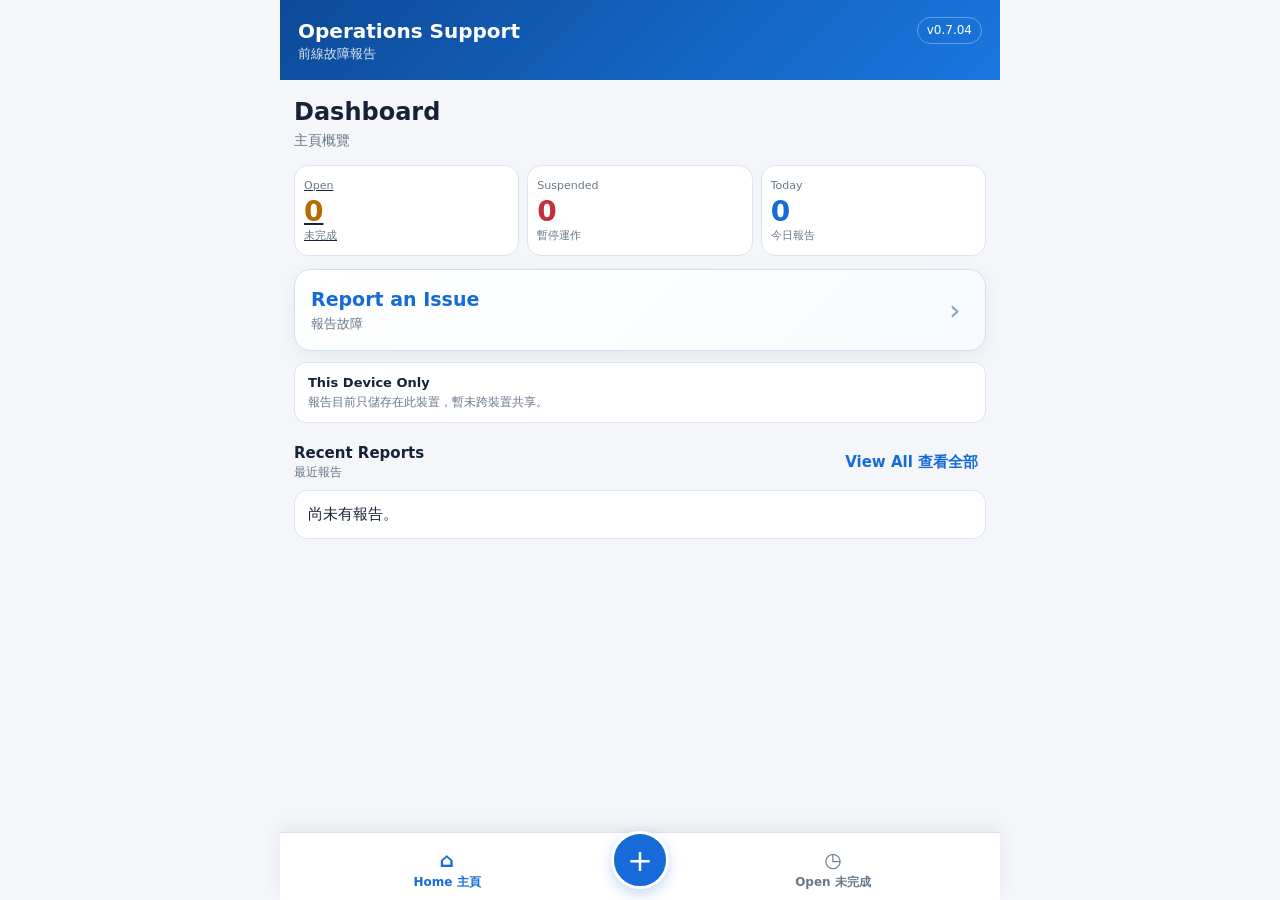
==== commit 45bef899: "Add files via upload" ====
--- a/index.html
+++ b/index.html
@@ -1,132 +1 @@
-<!doctype html>
-<html lang="zh-HK">
-<head>
-  <meta charset="utf-8">
-  <meta name="viewport" content="width=device-width,initial-scale=1,viewport-fit=cover">
-  <meta name="theme-color" content="#176bd8">
-  <meta name="description" content="Operations Support frontline issue reporting v0.7.02">
-  <title>Operations Support v0.7.02</title>
-  <link rel="manifest" href="manifest.webmanifest">
-  <style>
-    :root{--blue:#176bd8;--blueSoft:#edf4ff;--orange:#bd6909;--orangeSoft:#fff3df;--purple:#7355c5;--purpleSoft:#f2eeff;--green:#137b53;--greenSoft:#e7f7ef;--amber:#b66a00;--amberSoft:#fff3da;--red:#c52e3a;--redSoft:#fff0f1;--bg:#f3f6fa;--card:#fff;--text:#172238;--muted:#68778a;--line:#dbe4ee}
-    *{box-sizing:border-box}body{margin:0;background:var(--bg);color:var(--text);font:15px/1.42 system-ui,-apple-system,"Segoe UI",sans-serif}button,select,textarea,input{font:inherit}button:focus-visible,select:focus-visible,textarea:focus-visible,input:focus-visible{outline:3px solid #93c3ff;outline-offset:2px}.app{max-width:760px;min-height:100vh;margin:auto;background:var(--bg)}
-    .head{padding:18px;background:linear-gradient(135deg,#0d438e,#1977e6);color:#fff;position:sticky;top:0;z-index:5}.head strong{display:block;font-size:19px}.head small{opacity:.86}.version{float:right;font-size:11px;background:#ffffff26;border:1px solid #ffffff55;border-radius:999px;padding:4px 8px}.main{padding:16px}.page{display:none}.page.active{display:block}.title{margin:0 0 18px;font-size:23px}.title small{font-size:14px;font-weight:500;color:var(--muted)}
-    .home-card{background:var(--card);border:1px solid var(--line);border-radius:16px;padding:16px;margin-bottom:13px}.hero{width:100%;display:flex;align-items:center;gap:14px;border:0;border-radius:17px;background:var(--card);color:var(--text);padding:20px 16px;text-align:left;box-shadow:0 6px 20px #17395718;cursor:pointer}.hero .plus{width:58px;height:58px;border-radius:16px;background:var(--blue);color:#fff;display:grid;place-items:center;font-size:34px}.hero b{display:block;color:var(--blue);font-size:21px}.hero small{color:var(--muted)}.home-row{display:flex;justify-content:space-between;align-items:center}.home-row button{border:0;background:var(--blueSoft);color:#1058ad;border-radius:10px;padding:10px 12px;font-weight:800;cursor:pointer}
-    .grid2{display:grid;grid-template-columns:1fr 1fr;gap:10px}.field{margin-bottom:19px}.label{display:block;margin-bottom:7px;font-size:13px;font-weight:850}.sub{display:block;margin-top:2px;color:var(--muted);font-size:12px;font-weight:500}.req{color:var(--red);margin-left:2px}.control{width:100%;min-height:49px;padding:11px;border:1px solid var(--line);border-radius:12px;background:var(--card);color:var(--text)}
-    .types{display:grid;grid-template-columns:repeat(3,1fr);gap:9px}.type,.option{border:2px solid var(--line);border-radius:14px;background:var(--card);color:var(--text);padding:12px 7px;min-height:74px;font-weight:850;cursor:pointer}.type span,.option span{display:block;margin-top:4px;color:var(--muted);font-size:12px;font-weight:500}.type[data-type="mechanical"].selected{border-color:var(--orange);background:var(--orangeSoft);color:#8d4c00}.type[data-type="it"].selected{border-color:var(--blue);background:var(--blueSoft);color:#0c55b5}.type[data-type="replenishment"].selected{border-color:var(--purple);background:var(--purpleSoft);color:#5638ad}.group{display:none}.group.show{display:block}.options{display:grid;grid-template-columns:1fr 1fr;gap:9px}.option.selected{border-color:var(--blue);background:var(--blueSoft);color:#0c55b5}.wide{grid-column:1/-1}.note{display:none;margin-top:9px;padding:11px;border-radius:11px;background:var(--amberSoft);color:#744700;font-size:13px}.note.show{display:block}
-    .impact{display:grid;gap:9px}.impact button{min-height:62px;padding:11px 13px;border:2px solid var(--line);border-radius:13px;background:var(--card);color:var(--text);text-align:left;font-weight:800;cursor:pointer}.impact button strong{float:right;font-size:18px}.impact button span{display:block;margin-top:3px;color:var(--muted);font-size:12px;font-weight:500}.impact .continue.selected{border-color:var(--green);background:var(--greenSoft);color:#096b48}.impact .difficulty.selected{border-color:var(--amber);background:var(--amberSoft);color:#845000}.impact .stopped.selected{border-color:var(--red);background:var(--redSoft);color:#a31e2b}
-    .photo{display:block;padding:16px;border:2px dashed #aebed0;border-radius:13px;background:var(--card);text-align:center;cursor:pointer}.photo b{display:block;color:var(--blue);font-size:16px}.photo small{display:block;margin:3px 0 10px;color:var(--muted)}.photo input{max-width:100%}.photo-preview{display:none;margin-top:11px;text-align:center}.photo-preview.show{display:block}.photo-preview img{display:block;max-width:100%;max-height:230px;margin:auto;border-radius:11px}.remove{margin-top:8px;padding:8px 12px;border:1px solid var(--line);border-radius:9px;background:var(--card);color:var(--red);font-weight:750;cursor:pointer}
-    .preview-wrap{display:none}.preview-wrap.show{display:block}.preview{padding:14px;border:1px solid #bdd4f0;border-left:5px solid var(--blue);border-radius:12px;background:#f0f6ff}.preview-head{display:flex;justify-content:flex-end;margin-bottom:7px}.status{padding:4px 8px;border-radius:999px;background:#e8edf4;color:#5c6a7d;font-size:11px;font-weight:850}.status.green{background:#dff5e9;color:#096b48}.status.amber{background:#fff0cf;color:#845000}.status.red{background:#ffe3e6;color:#a31e2b}.preview-row{display:grid;grid-template-columns:108px 1fr;gap:8px;padding:6px 0;border-bottom:1px solid #dce8f5}.preview-row:last-child{border:0}.preview-row span:first-child{color:var(--muted);font-size:13px}.submit{width:100%;padding:15px;border:0;border-radius:12px;background:var(--blue);color:#fff;font-size:17px;font-weight:850;cursor:pointer}.submit:disabled{background:#a7b3c2;color:#f5f7fa;cursor:not-allowed}
-    .success{text-align:center;padding:10px 0}.check{width:68px;height:68px;margin:auto;border-radius:50%;background:var(--greenSoft);color:var(--green);display:grid;place-items:center;font-size:38px}.reference{margin:12px;padding:11px;border-radius:11px;background:var(--blueSoft);color:var(--blue);font-weight:850}.message-card{margin-top:15px;padding:14px;border:1px solid var(--line);border-radius:14px;background:var(--card);text-align:left}.languages{display:grid;grid-template-columns:1fr 1fr;gap:9px}.language{min-height:50px;border:2px solid var(--line);border-radius:11px;background:var(--card);color:var(--text);font-weight:850;cursor:pointer}.language.selected{border-color:var(--blue);background:var(--blueSoft);color:#0c55b5}.message{width:100%;min-height:180px;margin-top:11px;padding:11px;border:1px solid var(--line);border-radius:11px;background:#f8fafc;color:var(--text);resize:vertical}.actions{display:grid;grid-template-columns:1fr 1fr;gap:9px;margin-top:10px}.action{min-height:48px;padding:11px;border:0;border-radius:11px;font-weight:850;cursor:pointer}.action.primary{background:var(--blue);color:#fff}.action.wa{background:var(--greenSoft);color:#0b704b}.action.light{background:var(--blueSoft);color:#1058ad}.copy-status{min-height:22px;margin-top:7px;color:var(--green);font-size:13px;font-weight:750;text-align:center}.issue-list{display:grid;gap:10px}.issue-card{background:var(--card);border:1px solid var(--line);border-left:5px solid var(--amber);border-radius:13px;padding:13px}.issue-card b{color:var(--blue)}.issue-actions{display:flex;gap:8px;margin-top:10px}.edit-issue{border:0;border-radius:9px;padding:9px 12px;background:var(--blueSoft);color:#1058ad;font-weight:800;cursor:pointer}.back{border:1px solid var(--line);background:var(--card);color:var(--text);padding:9px 12px;border-radius:10px;margin-bottom:12px;cursor:pointer}
-    .dashboard-grid{display:grid;grid-template-columns:1fr 1fr;gap:10px;margin:14px 0}.dash-card{padding:15px;border:1px solid var(--line);border-radius:14px;background:var(--card)}.dash-card strong{display:block;font-size:25px}.dash-card small{color:var(--muted)}.dash-card.open strong{color:var(--amber)}.dash-card.suspended strong{color:var(--red)}.dash-card.today strong{color:var(--blue)}.dash-card.local strong{color:var(--green)}.recent-title{display:flex;justify-content:space-between;align-items:center;margin:18px 0 9px}.recent-list{display:grid;gap:8px;padding-bottom:92px}.recent-item{padding:12px;border:1px solid var(--line);border-radius:12px;background:var(--card)}.recent-item b{display:block}.recent-item small{color:var(--muted)}.bottom-nav{position:fixed;left:50%;bottom:0;transform:translateX(-50%);z-index:20;width:min(760px,100%);height:74px;display:grid;grid-template-columns:1fr 96px 1fr;align-items:end;padding:7px 12px calc(7px + env(safe-area-inset-bottom));background:var(--card);border-top:1px solid var(--line);box-shadow:0 -5px 18px #12243a16}.nav-btn{height:52px;border:0;background:transparent;color:var(--muted);font-size:12px;font-weight:750;cursor:pointer}.nav-btn span{display:block;font-size:20px}.nav-btn.active{color:var(--blue)}.create-wrap{position:relative;height:60px}.create-btn{position:absolute;left:50%;bottom:3px;transform:translateX(-50%);width:70px;height:70px;border:5px solid var(--card);border-radius:50%;background:var(--blue);color:#fff;font-size:38px;line-height:1;box-shadow:0 7px 18px #176bd84a;cursor:pointer}.create-label{position:absolute;left:0;right:0;bottom:-1px;color:var(--blue);font-size:11px;font-weight:850;text-align:center}.main{padding-bottom:92px}.update-banner{display:none;position:sticky;top:73px;z-index:4;margin:0 0 12px;padding:12px;border:1px solid #e4b550;border-radius:12px;background:#fff3da;color:#704500}.update-banner.show{display:block}.update-banner.required{border-color:var(--red);background:var(--redSoft);color:#8f1d29}.update-title{font-weight:850}.update-meta{margin-top:3px;font-size:12px}.update-actions{display:flex;gap:8px;margin-top:10px}.update-btn{border:0;border-radius:9px;padding:9px 12px;font-weight:800;cursor:pointer}.update-now{background:var(--blue);color:#fff}.update-later{background:#fff;color:var(--text);border:1px solid var(--line)}.update-overlay{display:none;position:fixed;inset:0;z-index:50;background:#0c1726cc;padding:16px;align-items:center;justify-content:center}.update-overlay.show{display:flex}.update-dialog{width:min(440px,100%);padding:20px;border-radius:16px;background:var(--card);color:var(--text);box-shadow:0 20px 60px #0005}.update-dialog h2{margin:0 0 8px}.update-dialog p{color:var(--muted)}.update-dialog .update-btn{width:100%;min-height:48px}.update-progress{display:none;margin-top:10px;color:var(--blue);font-weight:800}.update-progress.show{display:block}
-.home-intro{margin:4px 0 14px}.home-intro h1{margin:0;font-size:24px}.home-intro p{margin:2px 0 0;color:var(--muted)}
-.dashboard-grid{display:grid;grid-template-columns:repeat(3,1fr);gap:8px;margin:0 0 14px}.dash-card{min-width:0;padding:12px 9px;border:1px solid var(--line);border-radius:14px;background:var(--card);text-align:left;color:var(--text)}button.dash-card{cursor:pointer}.dash-card small,.dash-card span{display:block;color:var(--muted);font-size:11px}.dash-card strong{display:block;margin:5px 0 2px;font-size:27px;line-height:1}.dash-card.open strong{color:var(--amber)}.dash-card.suspended strong{color:var(--red)}.dash-card.today strong{color:var(--blue)}
-.hero{min-height:90px;padding:15px;border:1px solid #cfe0f5;border-radius:18px;background:linear-gradient(135deg,#fff,#f7fbff);box-shadow:0 7px 20px #17395712;display:grid;grid-template-columns:52px 1fr 18px;gap:13px;align-items:center}.hero-plus{width:52px;height:52px;border-radius:15px;background:var(--blue);color:#fff;display:grid;place-items:center;font-size:32px;font-weight:400}.hero b{font-size:19px}.hero-arrow{font-size:28px;color:#7d9cc2}.mode-note{margin-top:11px;padding:11px 13px;border:1px solid var(--line);border-radius:12px;background:#fff}.mode-note b{display:block;font-size:13px}.mode-note span{display:block;margin-top:2px;color:var(--muted);font-size:12px}.recent-title{margin:19px 0 8px}.recent-title div b,.recent-title div small{display:block}.recent-title div small{color:var(--muted);font-size:12px}.text-link{border:0;background:transparent;color:var(--blue);font-weight:800;padding:8px;cursor:pointer}.recent-list{padding-bottom:18px}
-.bottom-nav{height:68px;grid-template-columns:1fr 84px 1fr;padding:6px 16px calc(6px + env(safe-area-inset-bottom))}.nav-btn{height:48px}.create-wrap{height:54px}.create-btn{bottom:5px;width:60px;height:60px;border-width:4px;font-size:34px;box-shadow:0 5px 14px #176bd840}.main{padding-bottom:84px}
-@media(max-width:500px){.app{border-radius:0}.main{padding:13px}.type{min-height:82px;padding:10px 4px;font-size:13px}.option{padding:11px 5px;font-size:13px}.grid2{gap:8px}.preview-row{grid-template-columns:91px 1fr}}@media(max-width:350px){.types,.options{grid-template-columns:1fr}.wide{grid-column:auto}}
-  </style>
-</head>
-<body>
-<div class="app">
-<header class="head"><span class="version">v0.7.02</span><strong>Operations Support</strong><small>前線故障報告</small></header>
-<main class="main"><section id="updateBanner" class="update-banner" aria-live="polite"><div class="update-title" id="updateBannerTitle">New Version Available 有新版本</div><div class="update-meta" id="updateBannerMeta"></div><div class="update-actions"><button id="bannerUpdate" type="button" class="update-btn update-now">Update Now 立即更新</button><button id="bannerLater" type="button" class="update-btn update-later">Later 稍後</button></div></section>
-<section id="homePage" class="page active"><div class="home-intro"><h1>Dashboard</h1><p>主頁概覽</p></div><div class="dashboard-grid"><button type="button" class="dash-card open" id="dashOpenCard"><small>Open</small><strong id="dashOpen">0</strong><span>未完成</span></button><div class="dash-card suspended"><small>Suspended</small><strong id="dashSuspended">0</strong><span>暫停運作</span></div><div class="dash-card today"><small>Today</small><strong id="dashToday">0</strong><span>今日報告</span></div></div><button class="hero" id="startReport" type="button"><span class="hero-plus">+</span><span><b>Report an Issue</b><small>報告故障</small></span><span class="hero-arrow">›</span></button><div class="mode-note"><b>This Device Only</b><span>報告目前只儲存在此裝置，暫未跨裝置共享。</span></div><div class="recent-title"><div><b>Recent Reports</b><small>最近報告</small></div><button id="viewIssues" type="button" class="text-link">View All 查看全部</button></div><div id="recentIssues" class="recent-list"></div></section><section id="formPage" class="page">
-  <button class="back" type="button" data-home>‹ Back 返回</button>
-  <h1 class="title">Report an Issue <small>報告故障</small></h1>
-  <div class="grid2">
-    <div class="field"><label class="label" for="plant">Plant 廠房 <span class="req">*</span></label><select id="plant" class="control"><option value="">Select 選擇</option><option>STW1</option><option>STW2</option></select></div>
-    <div class="field"><label class="label" for="material">Material 物料 <span class="req">*</span></label><select id="material" class="control"><option value="">Select 選擇</option><option>05mm</option><option>10mm</option><option>20mm</option></select></div>
-  </div>
-  <div class="field"><label class="label">Incident Time 事發時間 <span class="req">*</span></label><div class="grid2"><div><label class="sub" for="incidentDate">Date 日期</label><input id="incidentDate" class="control" type="date" required></div><div><label class="sub" for="incidentClock">Time 時間</label><input id="incidentClock" class="control" type="time" required></div></div><span class="sub">預設為香港目前日期及時間，可按實際情況修改。</span></div>
-  <div class="field"><label class="label">Issue Type 問題類別 <span class="req">*</span></label><div class="types">
-    <button type="button" class="type" data-type="mechanical">Mechanical<span>機械問題</span></button>
-    <button type="button" class="type" data-type="it">IT System<span>IT系統</span></button>
-    <button type="button" class="type" data-type="replenishment">Replenishment<span>補料問題</span></button>
-  </div></div>
-  <section id="g-mechanical" class="field group"><label class="label">Select an Issue 選擇相關問題 <span class="req">*</span></label><div class="options">
-    <button type="button" class="option" data-value="Gate Not Working" data-zh="閘門不能運作">Gate Not Working<span>閘門不能運作</span></button>
-    <button type="button" class="option" data-value="Uneven / No Discharge" data-zh="落料不平均／沒有落料">Uneven / No Discharge<span>落料不平均／沒有落料</span></button>
-    <button type="button" class="option" data-value="Blockage / Buildup" data-zh="堵塞／積料">Blockage / Buildup<span>堵塞／積料</span></button>
-    <button type="button" class="option" data-value="Wire Issue" data-zh="「威也」故障">Wire Issue<span>「威也」故障</span></button>
-    <button type="button" class="option" data-value="Material Leakage" data-zh="漏料">Material Leakage<span>漏料</span></button>
-    <button type="button" class="option" data-value="Emergency Stop Issue" data-zh="急停掣故障">Emergency Stop Issue<span>急停掣故障</span></button>
-    <button type="button" class="option wide" data-value="Other" data-zh="其他機械故障">Other<span>其他機械故障</span></button>
-  </div></section>
-  <section id="g-it" class="field group"><label class="label">Select a System 選擇相關系統 <span class="req">*</span></label><div class="options">
-    <button type="button" class="option" data-value="OCR" data-zh="車牌／識別資料">OCR<span>車牌／識別資料</span></button><button type="button" class="option" data-value="PTV" data-zh="PTV 系統">PTV<span>PTV 系統</span></button><button type="button" class="option" data-value="PLC" data-zh="PLC 控制系統">PLC<span>PLC 控制系統</span></button><button type="button" class="option" data-value="Network / Server" data-zh="網絡／伺服器">Network / Server<span>網絡／伺服器</span></button><button type="button" class="option wide" data-value="Unable to Identify" data-zh="未能確認系統">Unable to Identify<span>未能確認系統</span></button>
-  </div><div id="itNote" class="note">Please describe what you observed. IT staff will identify the affected system.<br>請簡單說明現場所見情況，IT 同事會確認受影響系統。</div></section>
-  <section id="g-replenishment" class="field group"><label class="label">Select an Issue 選擇補料問題 <span class="req">*</span></label><div class="options"><button type="button" class="option" data-value="Conveyor Breakdown" data-zh="輸送帶故障">Conveyor Breakdown<span>輸送帶故障</span></button><button type="button" class="option" data-value="Conveyor Cleaning" data-zh="輸送帶清泥">Conveyor Cleaning<span>輸送帶清泥</span></button><button type="button" class="option wide" data-value="Bin Empty" data-zh="料缸清缸">Bin Empty<span>料缸清缸</span></button></div></section>
-  <div class="field"><label class="label">Operating Status 運作情況 <span class="req">*</span></label><div class="impact"><button type="button" class="continue" data-impact="No Operational Impact" data-zh="不影響運作">No Operational Impact <strong>✓</strong><span>不影響運作</span></button><button type="button" class="difficulty" data-impact="Limited Operation" data-zh="有限度運作">Limited Operation <strong>!</strong><span>有限度運作</span></button><button type="button" class="stopped" data-impact="Operation Suspended" data-zh="暫停運作">Operation Suspended <strong>×</strong><span>暫停運作</span></button></div></div>
-  <div class="field"><label class="label">Photo 相片 <span class="sub">Optional 選填</span></label><div class="actions"><button id="takePhotoBtn" type="button" class="action primary">Take Photo 拍攝相片</button><button id="choosePhotoBtn" type="button" class="action light">Choose Photo 選擇相片</button></div><input id="cameraPhoto" type="file" accept="image/*" capture="environment" hidden><input id="galleryPhoto" type="file" accept="image/*" hidden><div id="photoPreview" class="photo-preview"><img id="photoImg" alt="Selected issue photo"><div id="photoName" class="sub"></div><button id="removePhoto" type="button" class="remove">Remove Photo 移除相片</button></div></div><div class="field"><label id="remarkLabel" class="label" for="remark">What Happened? 情況說明 <span class="sub">Optional 選填</span></label><textarea id="remark" class="control" rows="3" maxlength="500" placeholder="Briefly describe what you observed 請簡單說明現場所見情況"></textarea></div>
-  <div id="previewWrap" class="field preview-wrap"><label class="label">Preview 預覽</label><div class="preview"><div class="preview-head"><span id="previewStatus" class="status">填寫中</span></div><div class="preview-row"><span>Plant 廠房</span><b id="pvPlant">未選擇</b></div><div class="preview-row"><span>Material 物料</span><b id="pvMaterial">未選擇</b></div><div class="preview-row"><span>Incident Time 事發時間</span><b id="pvIncidentTime">未選擇</b></div><div class="preview-row"><span>Issue Type 類別</span><b id="pvType">未選擇</b></div><div class="preview-row"><span>Related Issue 相關問題</span><b id="pvIssue">未選擇</b></div><div class="preview-row"><span>Operating Status 運作情況</span><b id="pvImpact">未選擇</b></div><div id="pvDetailsRow" class="preview-row" hidden><span>Details 說明</span><b id="pvDetails"></b></div></div></div>
-  <button id="submit" type="button" class="submit" disabled>Submit Report 提交報告</button>
-</section>
-<section id="successPage" class="page"><div class="success"><div class="check">✓</div><h2>Report Submitted</h2><div>報告已成功提交</div><p>This report has been saved on this device.<br>此報告已儲存在此裝置。</p><div id="reference" class="reference"></div><div class="message-card"><label class="label">Message Language 訊息語言<span class="sub">請選擇要複製的訊息語言</span></label><div class="languages"><button type="button" class="language selected" data-lang="zh">中文</button><button type="button" class="language" data-lang="en">English</button></div><textarea id="message" class="message" readonly></textarea><div class="actions"><button id="copy" type="button" class="action primary">複製中文訊息</button><button id="whatsapp" type="button" class="action wa">開啟 WhatsApp</button></div><div id="copyStatus" class="copy-status" aria-live="polite"></div></div><button id="another" type="button" class="action light" style="width:100%;margin-top:10px">Report Another Issue 再報告故障</button></div></section>
-<section id="issuesPage" class="page"><button class="back" type="button" data-home>‹ Back 返回</button><h1 class="title">Open Issues <small>未完成問題</small></h1><div id="issueList" class="issue-list"></div></section>
-<nav class="bottom-nav" aria-label="Page selection 頁面選擇"><button id="navHome" type="button" class="nav-btn active"><span>⌂</span>Home 主頁</button><div class="create-wrap"><button id="navCreate" type="button" class="create-btn" aria-label="Report an Issue 報告故障">+</button></div><button id="navIssues" type="button" class="nav-btn"><span>◷</span>Open 未完成</button></nav></main><div id="updateOverlay" class="update-overlay" role="dialog" aria-modal="true" aria-labelledby="updateDialogTitle"><div class="update-dialog"><h2 id="updateDialogTitle">Update Required 需要更新</h2><p id="updateDialogMessage">Please update before submitting or editing reports.<br>請先更新版本，然後再提交或編輯報告。</p><div id="updateVersionText" class="update-meta"></div><button id="overlayUpdate" type="button" class="update-btn update-now">Update Now 立即更新</button><div id="updateProgress" class="update-progress">Updating... 正在更新...</div></div></div></div>
-<script>
-// Operations Support Frontline WebApp v0.7.02
-(() => {
-  const APP_VERSION='0.5.00';
-  let updateState={latest:APP_VERSION,minimum:APP_VERSION,force:false,required:false,available:false};
-  const $=s=>document.querySelector(s), $$=s=>[...document.querySelectorAll(s)];
-  const pages=$$('.page'), plant=$('#plant'), material=$('#material'), incidentDate=$('#incidentDate'), incidentClock=$('#incidentClock'), remark=$('#remark'), submit=$('#submit');
-  let state={type:'',issue:'',issueZh:'',impact:'',impactZh:'',lang:'zh',ticket:'',editingTicket:'',photoName:''};
-  const typeText={mechanical:{en:'Mechanical',zh:'機械問題'},it:{en:'IT System',zh:'IT系統'},replenishment:{en:'Replenishment',zh:'補料問題'}};
-  const show=id=>{pages.forEach(p=>p.classList.toggle('active',p.id===id));window.scrollTo({top:0,behavior:'auto'})};
-  const needsDetails=()=>state.issue==='Other'||state.issue==='Unable to Identify';
-  const pad=n=>String(n).padStart(2,'0');
-  function localDateValue(d=new Date()){return d.getFullYear()+'-'+pad(d.getMonth()+1)+'-'+pad(d.getDate())}
-  function localTimeValue(d=new Date()){return pad(d.getHours())+':'+pad(d.getMinutes())}
-  function incidentISO(){return incidentDate.value&&incidentClock.value?incidentDate.value+'T'+incidentClock.value:''}
-  function formatIncident(value=incidentISO()){if(!value)return '未選擇';const d=new Date(value);if(Number.isNaN(d.getTime()))return value;const m=['Jan','Feb','Mar','Apr','May','Jun','Jul','Aug','Sep','Oct','Nov','Dec'];return d.getDate()+' '+m[d.getMonth()]+' '+d.getFullYear()+' | '+pad(d.getHours())+':'+pad(d.getMinutes())}
-  function update(){
-    const need=needsDetails(), details=remark.value.trim();
-    $('#remarkLabel').innerHTML='What Happened? 情況說明 '+(need?'<span class="req">*</span>':'<span class="sub">Optional 選填</span>');
-    const started=plant.value||material.value||incidentDate.value||incidentClock.value||state.type||state.issue||state.impact||details;
-    $('#previewWrap').classList.toggle('show',Boolean(started));
-    $('#pvPlant').textContent=plant.value||'未選擇'; $('#pvMaterial').textContent=material.value||'未選擇'; $('#pvIncidentTime').textContent=formatIncident();
-    $('#pvType').textContent=state.type?typeText[state.type].en+'｜'+typeText[state.type].zh:'未選擇';
-    $('#pvIssue').textContent=state.issue?state.issue+'｜'+state.issueZh:'未選擇'; $('#pvImpact').textContent=state.impact?state.impact+'｜'+state.impactZh:'未選擇';
-    $('#pvDetailsRow').hidden=!details; $('#pvDetails').textContent=details;
-    const incidentValue=incidentISO(); const validTime=incidentValue&&new Date(incidentValue).getTime()<=Date.now()+60000;
-    const ready=Boolean(plant.value&&material.value&&validTime&&state.type&&state.issue&&state.impact&&(!need||details)); submit.disabled=!ready;
-    const badge=$('#previewStatus'); badge.className='status';
-    if(!ready) badge.textContent='填寫中'; else if(state.impact==='Operation Suspended'){badge.textContent='暫停運作';badge.classList.add('red')} else if(state.impact==='Limited Operation'){badge.textContent='有限度運作';badge.classList.add('amber')} else {badge.textContent='不影響運作';badge.classList.add('green')}
-  }
-  function versionParts(v){return String(v||'0').replace(/^v/i,'').split('.').map(n=>parseInt(n,10)||0)}
-  function compareVersions(a,b){const A=versionParts(a),B=versionParts(b),n=Math.max(A.length,B.length);for(let i=0;i<n;i++){const x=A[i]||0,y=B[i]||0;if(x>y)return 1;if(x<y)return -1}return 0}
-  function saveDraft(){const draft={plant:plant.value,material:material.value,incidentDate:incidentDate.value,incidentClock:incidentClock.value,type:state.type,issue:state.issue,issueZh:state.issueZh,impact:state.impact,impactZh:state.impactZh,remark:remark.value,editingTicket:state.editingTicket||'',photoName:state.photoName||'',savedAt:new Date().toISOString()};localStorage.setItem('ops_draft_v072',JSON.stringify(draft))}
-  function restoreDraft(){try{const x=JSON.parse(localStorage.getItem('ops_draft_v072')||'null');if(!x)return;plant.value=x.plant||'';material.value=x.material||'';incidentDate.value=x.incidentDate||localDateValue();incidentClock.value=x.incidentClock||localTimeValue();state.type=x.type||'';state.issue=x.issue||'';state.issueZh=x.issueZh||'';state.impact=x.impact||'';state.impactZh=x.impactZh||'';state.editingTicket=x.editingTicket||'';state.ticket=x.editingTicket||'';state.photoName=x.photoName||'';remark.value=x.remark||'';root.querySelectorAll('.type').forEach(b=>b.classList.toggle('selected',b.dataset.type===state.type));['mechanical','it','replenishment'].forEach(g=>root.querySelector('#g-'+g).classList.toggle('show',g===state.type));root.querySelectorAll('.option').forEach(b=>b.classList.toggle('selected',b.dataset.value===state.issue));root.querySelectorAll('.impact button').forEach(b=>b.classList.toggle('selected',b.dataset.impact===state.impact));if(state.editingTicket)submit.textContent='Save Changes 儲存修改';update()}catch(e){localStorage.removeItem('ops_draft_v072')}}
-  function clearDraft(){localStorage.removeItem('ops_draft_v072')}
-  function showUpdateUI(){const banner=root.querySelector('#updateBanner'),overlay=root.querySelector('#updateOverlay'),meta=`Current 現時: v${APP_VERSION} · Latest 最新: v${updateState.latest}`;root.querySelector('#updateBannerMeta').textContent=meta;root.querySelector('#updateVersionText').textContent=meta;banner.classList.toggle('show',updateState.available&&!updateState.required);banner.classList.toggle('required',updateState.required);overlay.classList.toggle('show',updateState.required);root.querySelector('#bannerLater').style.display=updateState.force?'none':'inline-block'}
-  async function checkVersion(silent=true){try{const res=await fetch('./version.json?t='+Date.now(),{cache:'no-store'});if(!res.ok)throw new Error('version');const v=await res.json();updateState.latest=v.version||APP_VERSION;updateState.minimum=v.minimumVersion||updateState.latest;updateState.force=Boolean(v.forceUpdate);updateState.available=compareVersions(APP_VERSION,updateState.latest)<0;updateState.required=updateState.available&&(updateState.force||compareVersions(APP_VERSION,updateState.minimum)<0);root.querySelector('#updateDialogMessage').innerHTML=(v.messageEn||'Please update before submitting or editing reports.')+'<br>'+(v.messageZh||'請先更新，然後再提交或編輯報告。');showUpdateUI();return !updateState.required}catch(e){if(!silent)alert('Unable to check the latest version. 無法檢查最新版本。');return true}}
-  async function applyUpdate(){saveDraft();root.querySelector('#updateProgress').classList.add('show');try{if('serviceWorker' in navigator){const reg=await navigator.serviceWorker.getRegistration();if(reg){await reg.update();if(reg.waiting)reg.waiting.postMessage({type:'SKIP_WAITING'})}const keys=await caches.keys();await Promise.all(keys.filter(k=>!k.includes('v0.7.02')).map(k=>caches.delete(k)))}sessionStorage.setItem('restore_ops_draft','1');location.reload()}catch(e){location.href=location.pathname+'?v='+Date.now()}}
-  async function guardLatest(action){const ok=await checkVersion(false);if(ok)action();else showUpdateUI()}
-  root.querySelector('#bannerUpdate').addEventListener('click',applyUpdate);root.querySelector('#overlayUpdate').addEventListener('click',applyUpdate);root.querySelector('#bannerLater').addEventListener('click',()=>root.querySelector('#updateBanner').classList.remove('show'));
-  function localIssues(){return JSON.parse(localStorage.getItem('ops_issues_v072')||'[]')}
-  function updateNavigation(pageId){root.querySelector('#navHome').classList.toggle('active',pageId==='homePage');root.querySelector('#navIssues').classList.toggle('active',pageId==='issuesPage')}
-  const originalShow=show;
-  function go(pageId){if(pageId==='issuesPage'){renderIssues();return}originalShow(pageId);updateNavigation(pageId);if(pageId==='homePage')renderDashboard();window.scrollTo({top:0,behavior:'auto'})}
-  function renderDashboard(){const arr=localIssues(),today=localDateValue();root.querySelector('#dashOpen').textContent=arr.length;root.querySelector('#dashSuspended').textContent=arr.filter(x=>x.impact==='Operation Suspended').length;root.querySelector('#dashToday').textContent=arr.filter(x=>(x.submittedTime||x.createdAt||'').slice(0,10)===today).length;root.querySelector('#recentIssues').innerHTML=arr.length?arr.slice(0,3).map(x=>`<article class="recent-item"><b>${x.plant} · ${x.material} · ${x.issueZh||x.issue}</b><small>${formatIncident(x.incidentTime)} · ${x.impactZh||x.impact}</small></article>`).join(''):'<div class="home-card">No reports yet.<span class="sub">尚未有報告。</span></div>'}
-  root.querySelector('#dashOpenCard').addEventListener('click',()=>go('issuesPage'));root.querySelector('#navHome').addEventListener('click',()=>go('homePage'));root.querySelector('#navCreate').addEventListener('click',e=>{e.preventDefault();go('formPage')});root.querySelector('#navIssues').addEventListener('click',()=>go('issuesPage'));
-  $('#startReport').addEventListener('click',e=>{e.preventDefault();go('formPage')}); $('#viewIssues').addEventListener('click',()=>go('issuesPage')); $$('[data-home]').forEach(b=>b.addEventListener('click',()=>go('homePage')));
-  $$('.type').forEach(btn=>btn.addEventListener('click',()=>{ $$('.type,.option').forEach(x=>x.classList.remove('selected')); btn.classList.add('selected'); state.type=btn.dataset.type;state.issue='';state.issueZh=''; ['mechanical','it','replenishment'].forEach(x=>$('#g-'+x).classList.toggle('show',x===state.type)); $('#itNote').classList.remove('show'); update(); }));
-  $$('.option').forEach(btn=>btn.addEventListener('click',()=>{ $$('.option').forEach(x=>x.classList.remove('selected'));btn.classList.add('selected');state.issue=btn.dataset.value;state.issueZh=btn.dataset.zh;$('#itNote').classList.toggle('show',state.issue==='Unable to Identify');update(); }));
-  $$('.impact button').forEach(btn=>btn.addEventListener('click',()=>{ $$('.impact button').forEach(x=>x.classList.remove('selected'));btn.classList.add('selected');state.impact=btn.dataset.impact;state.impactZh=btn.dataset.zh;update(); }));
-  [plant,material,incidentDate,incidentClock].forEach(x=>x.addEventListener('change',update)); remark.addEventListener('input',update);
-  const camera=$('#cameraPhoto'),gallery=$('#galleryPhoto');$('#takePhotoBtn').addEventListener('click',()=>camera.click());$('#choosePhotoBtn').addEventListener('click',()=>gallery.click());function handlePhoto(e){const f=e.target.files&&e.target.files[0];if(f&&f.type.startsWith('image/')){state.photoName=f.name;$('#photoImg').src=URL.createObjectURL(f);$('#photoName').textContent=f.name;$('#photoPreview').classList.add('show')}else e.target.value=''}camera.addEventListener('change',handlePhoto);gallery.addEventListener('change',handlePhoto);$('#removePhoto').addEventListener('click',()=>{camera.value='';gallery.value='';state.photoName='';$('#photoName').textContent='';$('#photoPreview').classList.remove('show')});
-  function buildMessage(){const lines=state.lang==='zh'?[`廠房：${plant.value}`,`物料：${material.value}`,`事發時間：${formatIncident()}`,`問題類別：${typeText[state.type].zh}`,`相關問題：${state.issueZh}`,`運作情況：${state.impactZh}`]:[`Plant: ${plant.value}`,`Material: ${material.value}`,`Incident Time: ${formatIncident()}`,`Issue Type: ${typeText[state.type].en}`,`Issue: ${state.issue}`,`Operating Status: ${state.impact}`];const d=remark.value.trim();if(d)lines.push(state.lang==='zh'?`情況說明：${d}`:`Remark: ${d}`);return lines.join('\n')}
-  function renderMessage(){$('#message').value=buildMessage();$('#copy').textContent=state.lang==='zh'?'複製中文訊息':'Copy English Message';$('#whatsapp').textContent=state.lang==='zh'?'開啟 WhatsApp':'Open WhatsApp';$$('.language').forEach(b=>b.classList.toggle('selected',b.dataset.lang===state.lang));$('#copyStatus').textContent=''}
-  submit.addEventListener('click',()=>{if(submit.disabled)return;guardLatest(()=>{const d=new Date(),date=d.getFullYear()+String(d.getMonth()+1).padStart(2,'0')+String(d.getDate()).padStart(2,'0');state.ticket=state.editingTicket||plant.value+'-'+date+'-'+String(Math.floor(Math.random()*900)+100);const arr=JSON.parse(localStorage.getItem('ops_issues_v072')||'[]');const issue={ticket:state.ticket,plant:plant.value,material:material.value,incidentDate:incidentDate.value,incidentClock:incidentClock.value,incidentTime:incidentISO(),submittedTime:new Date().toISOString(),type:state.type,issue:state.issue,issueZh:state.issueZh,impact:state.impact,impactZh:state.impactZh,remark:remark.value.trim(),photoName:state.photoName,createdAt:new Date().toISOString(),updatedAt:new Date().toISOString(),status:'Reported'};if(state.editingTicket){const i=arr.findIndex(x=>x.ticket===state.editingTicket);if(i>=0){issue.createdAt=arr[i].createdAt;issue.ticket=arr[i].ticket;arr[i]=issue}}else arr.unshift(issue);localStorage.setItem('ops_issues_v072',JSON.stringify(arr));$('#reference').textContent='Reference Number 參考編號：'+state.ticket;state.lang='zh';renderMessage();show('successPage');clearDraft()})});
-  $$('.language').forEach(b=>b.addEventListener('click',()=>{state.lang=b.dataset.lang;renderMessage()}));
-  $('#copy').addEventListener('click',async()=>{const t=$('#message');try{await navigator.clipboard.writeText(t.value);$('#copyStatus').textContent=state.lang==='zh'?'中文訊息已複製。':'English message copied.'}catch(e){t.focus();t.select();$('#copyStatus').textContent=state.lang==='zh'?'訊息已選取，請手動複製。':'Message selected. Please copy manually.'}});
-  $('#whatsapp').addEventListener('click',()=>window.open('https://wa.me/?text='+encodeURIComponent($('#message').value),'_blank','noopener,noreferrer'));
-  $('#another').addEventListener('click',reset);
-  function reset(){state={type:'',issue:'',issueZh:'',impact:'',impactZh:'',lang:'zh',ticket:'',editingTicket:'',photoName:''};plant.value='';material.value='';incidentDate.value=localDateValue();incidentDate.max=localDateValue();incidentClock.value=localTimeValue();remark.value='';camera.value='';gallery.value='';state.photoName='';$('#photoName').textContent='';$('#photoPreview').classList.remove('show');$$('.selected').forEach(x=>x.classList.remove('selected'));$$('.group').forEach(x=>x.classList.remove('show'));$('#itNote').classList.remove('show');submit.textContent='Submit Report 提交報告';update();show('formPage')}
-  function renderIssues(){const arr=JSON.parse(localStorage.getItem('ops_issues_v072')||'[]');root.querySelector('#issueList').innerHTML=arr.length?arr.map(x=>`<article class="issue-card"><b>${x.ticket}</b><h3>${x.plant} · ${x.material}</h3><div>${typeText[x.type]?.zh||x.type} · ${x.issueZh||x.issue}</div><div class="sub">事發時間：${formatIncident(x.incidentTime)} · ${x.impactZh||x.impact}</div><div class="issue-actions"><button type="button" class="edit-issue" data-ticket="${x.ticket}">Edit 編輯</button></div></article>`).join(''):'<div class="home-card">No open issues yet.<span class="sub">尚未有未完成問題。</span></div>';root.querySelectorAll('.edit-issue').forEach(b=>b.addEventListener('click',()=>editIssue(b.dataset.ticket)));originalShow('issuesPage');updateNavigation('issuesPage')}
-  function editIssue(ticket){guardLatest(()=>{const arr=JSON.parse(localStorage.getItem('ops_issues_v072')||'[]'),x=arr.find(i=>i.ticket===ticket);if(!x)return;reset();state.editingTicket=ticket;state.ticket=ticket;plant.value=x.plant;material.value=x.material;incidentDate.value=x.incidentDate||(x.incidentTime||'').slice(0,10);incidentClock.value=x.incidentClock||(x.incidentTime||'').slice(11,16);state.type=x.type;state.issue=x.issue;state.issueZh=x.issueZh;state.impact=x.impact;state.impactZh=x.impactZh;remark.value=x.remark||'';state.photoName=x.photoName||'';root.querySelectorAll('.type').forEach(b=>b.classList.toggle('selected',b.dataset.type===state.type));['mechanical','it','replenishment'].forEach(g=>root.querySelector('#g-'+g).classList.toggle('show',g===state.type));root.querySelectorAll('.option').forEach(b=>b.classList.toggle('selected',b.dataset.value===state.issue));root.querySelectorAll('.impact button').forEach(b=>b.classList.toggle('selected',b.dataset.impact===state.impact));submit.textContent='Save Changes 儲存修改';update();show('formPage')})}
-    incidentDate.value=localDateValue(); incidentDate.max=localDateValue(); incidentClock.value=localTimeValue(); if('serviceWorker' in navigator){navigator.serviceWorker.register('./service-worker.js',{updateViaCache:'none'}).then(reg=>{reg.addEventListener('updatefound',()=>{});navigator.serviceWorker.addEventListener('controllerchange',()=>{if(sessionStorage.getItem('restore_ops_draft'))location.reload()})}).catch(()=>{})} if(sessionStorage.getItem('restore_ops_draft')){sessionStorage.removeItem('restore_ops_draft');restoreDraft()} renderDashboard();checkVersion(true);setInterval(()=>checkVersion(true),15*60*1000);document.addEventListener('visibilitychange',()=>{if(document.visibilityState==='visible')checkVersion(true)}); update();
-})();
-</script>
-</body></html>
+<!doctype html><html lang="zh-HK"><head><meta charset="utf-8"><meta name="viewport" content="width=device-width,initial-scale=1,viewport-fit=cover"><title>Operations Support v0.7.04</title><link rel="stylesheet" href="styles.css"><link rel="manifest" href="manifest.webmanifest"></head><body><div class="app"><header class="header"><span class="version">v0.7.04</span><strong>Operations Support</strong><small>前線故障報告</small></header><main class="main"><div class="intro"><h1>Dashboard</h1><p>主頁概覽</p></div><div class="stats"><a class="stat open" href="issues.html"><small>Open</small><strong id="openCount">0</strong><span>未完成</span></a><div class="stat suspended"><small>Suspended</small><strong id="suspendedCount">0</strong><span>暫停運作</span></div><div class="stat today"><small>Today</small><strong id="todayCount">0</strong><span>今日報告</span></div></div><a class="report-card" href="report.html"><span><strong>Report an Issue</strong><small>報告故障</small></span><span class="arrow">›</span></a><div class="device-note"><b>This Device Only</b><span>報告目前只儲存在此裝置，暫未跨裝置共享。</span></div><div class="section-head"><div><b>Recent Reports</b><small>最近報告</small></div><a class="text-link" href="issues.html">View All 查看全部</a></div><div id="recent" class="list"></div></main><nav class="bottom-nav"><a class="nav-link active" href="index.html"><span>⌂</span>Home 主頁</a><div class="plus-wrap"><a class="plus-button" href="report.html" aria-label="Report an Issue 報告故障">+</a></div><a class="nav-link" href="issues.html"><span>◷</span>Open 未完成</a></nav></div><script src="config.js"></script><script src="app.js"></script><script>const a=OPS.get(),today=new Date().toISOString().slice(0,10);openCount.textContent=a.length;suspendedCount.textContent=a.filter(x=>x.statusEn==='Operation Suspended').length;todayCount.textContent=a.filter(x=>x.submitted.slice(0,10)===today).length;recent.innerHTML=a.length?a.slice(0,3).map(x=>`<article class="card issue-card ${OPS.statusClass(x.statusEn)}"><b>${x.plant} · ${x.material} · ${x.issueZh}</b><small>${OPS.fmt(x.incident)} · ${x.statusZh}</small></article>`).join(''):'<div class="card">尚未有報告。</div>';</script></body></html>
--- a/styles.css
+++ b/styles.css
@@ -0,0 +1 @@
+:root{--primary:#176bd8;--primary-dark:#0c55b5;--primary-soft:#e8f1ff;--success:#14805a;--success-soft:#e7f7ef;--warning:#b66a00;--warning-soft:#fff3da;--danger:#c52e3a;--danger-soft:#fff0f1;--text:#172238;--muted:#68778a;--border:#dce4ed;--surface:#fff;--background:#f4f6fa}*{box-sizing:border-box}html{background:var(--background)}body{margin:0;background:var(--background);color:var(--text);font:15px/1.4 system-ui,-apple-system,"Segoe UI",sans-serif}button,input,select,textarea{font:inherit}.app{max-width:720px;min-height:100vh;margin:auto}.header{padding:17px 18px;background:linear-gradient(135deg,#0d4a99,#1977df);color:#fff}.header strong{font-size:20px}.header small{display:block;opacity:.86}.version{float:right;padding:4px 9px;border:1px solid #ffffff55;border-radius:999px;font-size:12px}.main{padding:16px 14px 92px}.intro h1,.page-title{margin:0;font-size:24px}.intro p,.page-title small{display:block;margin:2px 0 14px;color:var(--muted);font-size:14px;font-weight:500}.stats{display:grid;grid-template-columns:repeat(3,minmax(0,1fr));gap:8px}.stat{min-width:0;padding:12px 9px;border:1px solid var(--border);border-radius:14px;background:var(--surface);text-align:left;color:var(--text)}button.stat{cursor:pointer}.stat small,.stat span{display:block;color:var(--muted);font-size:11px}.stat strong{display:block;margin:5px 0 2px;font-size:28px;line-height:1}.stat.open strong{color:var(--warning)}.stat.suspended strong{color:var(--danger)}.stat.today strong{color:var(--primary)}.report-card{width:100%;min-height:76px;margin-top:13px;padding:16px;border:1px solid #cfe0f5;border-radius:17px;background:linear-gradient(135deg,#fff,#f7fbff);display:grid;grid-template-columns:1fr 20px;gap:12px;align-items:center;text-align:left;text-decoration:none;color:var(--text);box-shadow:0 6px 18px #17395710}.report-card strong{display:block;color:var(--primary);font-size:19px}.report-card small{color:var(--muted)}.arrow{font-size:29px;color:#86a2c3}.device-note{margin-top:11px;padding:11px 13px;border:1px solid var(--border);border-radius:12px;background:var(--surface)}.device-note b{display:block;font-size:13px}.device-note span{display:block;margin-top:2px;color:var(--muted);font-size:12px}.section-head{display:flex;justify-content:space-between;align-items:end;margin:20px 0 9px}.section-head b,.section-head small{display:block}.section-head small{color:var(--muted);font-size:12px}.text-link{border:0;background:transparent;color:var(--primary);font-weight:800;text-decoration:none;padding:8px}.list{display:grid;gap:8px}.card{padding:13px;border:1px solid var(--border);border-radius:13px;background:var(--surface)}.issue-card{border-left:5px solid var(--border)}.issue-card.no-impact{border-left-color:var(--success)}.issue-card.limited{border-left-color:var(--warning)}.issue-card.suspended{border-left-color:var(--danger)}.card b{display:block}.card small{color:var(--muted)}.badge{display:inline-block;margin-top:7px;padding:4px 8px;border-radius:999px;font-size:12px;font-weight:800}.badge.no-impact{background:var(--success-soft);color:var(--success)}.badge.limited{background:var(--warning-soft);color:#8b5200}.badge.suspended{background:var(--danger-soft);color:var(--danger)}.back{display:inline-block;margin-bottom:11px;padding:9px 11px;border:1px solid var(--border);border-radius:10px;background:var(--surface);color:var(--text);text-decoration:none}.grid2{display:grid;grid-template-columns:1fr 1fr;gap:9px}.field{margin-bottom:18px}.label{display:block;margin-bottom:7px;font-size:13px;font-weight:850}.sub{display:block;color:var(--muted);font-size:12px;font-weight:500}.required{color:var(--danger)}input,select,textarea{width:100%;min-height:49px;padding:11px;border:1px solid var(--border);border-radius:12px;background:var(--surface);color:var(--text)}textarea{resize:vertical}.type-grid{display:grid;grid-template-columns:repeat(3,minmax(0,1fr));gap:8px}.option-grid{display:grid;grid-template-columns:1fr 1fr;gap:8px}.choice{min-height:64px;padding:10px 6px;border:2px solid var(--border);border-radius:13px;background:var(--surface);color:var(--text);font-weight:800}.choice small{display:block;margin-top:3px;color:var(--muted);font-weight:500}.choice.selected{border-color:var(--primary);background:var(--primary-soft);color:var(--primary-dark)}.wide{grid-column:1/-1}.conditional{display:none}.conditional.show{display:block}.status-grid{display:grid;gap:8px}.status-grid .choice{text-align:left}.status-grid .no-impact.selected{border-color:var(--success);background:var(--success-soft);color:var(--success)}.status-grid .limited.selected{border-color:var(--warning);background:var(--warning-soft);color:#8b5200}.status-grid .suspended.selected{border-color:var(--danger);background:var(--danger-soft);color:var(--danger)}.photo-actions,.actions,.language-grid{display:grid;grid-template-columns:1fr 1fr;gap:8px}.action{min-height:49px;border:0;border-radius:11px;font-weight:850}.action.primary{background:var(--primary);color:#fff}.action.secondary{background:var(--primary-soft);color:var(--primary-dark)}.action.whatsapp{background:#19a562;color:#fff}.photo-preview{display:none;margin-top:10px;text-align:center}.photo-preview.show{display:block}.photo-preview img{display:block;max-width:100%;max-height:230px;margin:auto;border-radius:11px}.preview{display:none;padding:13px;border-left:5px solid var(--primary);border-radius:12px;background:#eff6ff}.preview.show{display:block}.preview-row{display:grid;grid-template-columns:112px 1fr;gap:8px;padding:6px 0;border-bottom:1px solid #dce8f5}.preview-row:last-child{border:0}.preview-row span{color:var(--muted);font-size:13px}.submit{width:100%;min-height:53px;border:0;border-radius:12px;background:var(--primary);color:#fff;font-size:17px;font-weight:850}.submit:disabled{background:#a7b3c2}.language{min-height:47px;border:2px solid var(--border);border-radius:11px;background:var(--surface);font-weight:800}.language.selected{border-color:var(--primary);background:var(--primary-soft);color:var(--primary-dark)}.message{min-height:190px;margin-top:10px}.success{text-align:center}.check{width:62px;height:62px;margin:auto;border-radius:50%;display:grid;place-items:center;background:var(--success-soft);color:var(--success);font-size:34px}.reference{margin:12px 0;padding:11px;border-radius:11px;background:var(--primary-soft);color:var(--primary-dark);font-weight:850}.edit{display:inline-block;margin-top:9px;padding:9px 12px;border:0;border-radius:9px;background:var(--primary-soft);color:var(--primary-dark);font-weight:800;text-decoration:none}.bottom-nav{position:fixed;left:50%;bottom:0;transform:translateX(-50%);z-index:20;width:min(720px,100%);height:68px;display:grid;grid-template-columns:1fr 84px 1fr;align-items:end;padding:6px 16px calc(6px + env(safe-area-inset-bottom));background:#fff;border-top:1px solid var(--border);box-shadow:0 -5px 16px #17223812}.nav-link{height:48px;border:0;background:transparent;color:var(--muted);font-size:12px;font-weight:750;text-align:center;text-decoration:none}.nav-link span{display:block;font-size:20px}.nav-link.active{color:var(--primary)}.plus-wrap{position:relative;height:54px}.plus-button{position:absolute;left:50%;bottom:5px;transform:translateX(-50%);width:58px;height:58px;border:3px solid #fff;border-radius:50%;display:grid;place-items:center;background:var(--primary);color:#fff;font-size:31px;line-height:1;text-decoration:none;box-shadow:0 5px 14px #176bd840}.update-overlay{display:none;position:fixed;inset:0;z-index:50;align-items:center;justify-content:center;padding:16px;background:#0c1726cc}.update-overlay.show{display:flex}.update-dialog{width:min(420px,100%);padding:20px;border-radius:16px;background:#fff}.update-dialog h2{margin:0 0 8px}@media(max-width:390px){.stats{gap:6px}.stat{padding:10px 7px}.stat strong{font-size:24px}.type-grid,.option-grid{grid-template-columns:1fr}.wide{grid-column:auto}.preview-row{grid-template-columns:92px 1fr}}
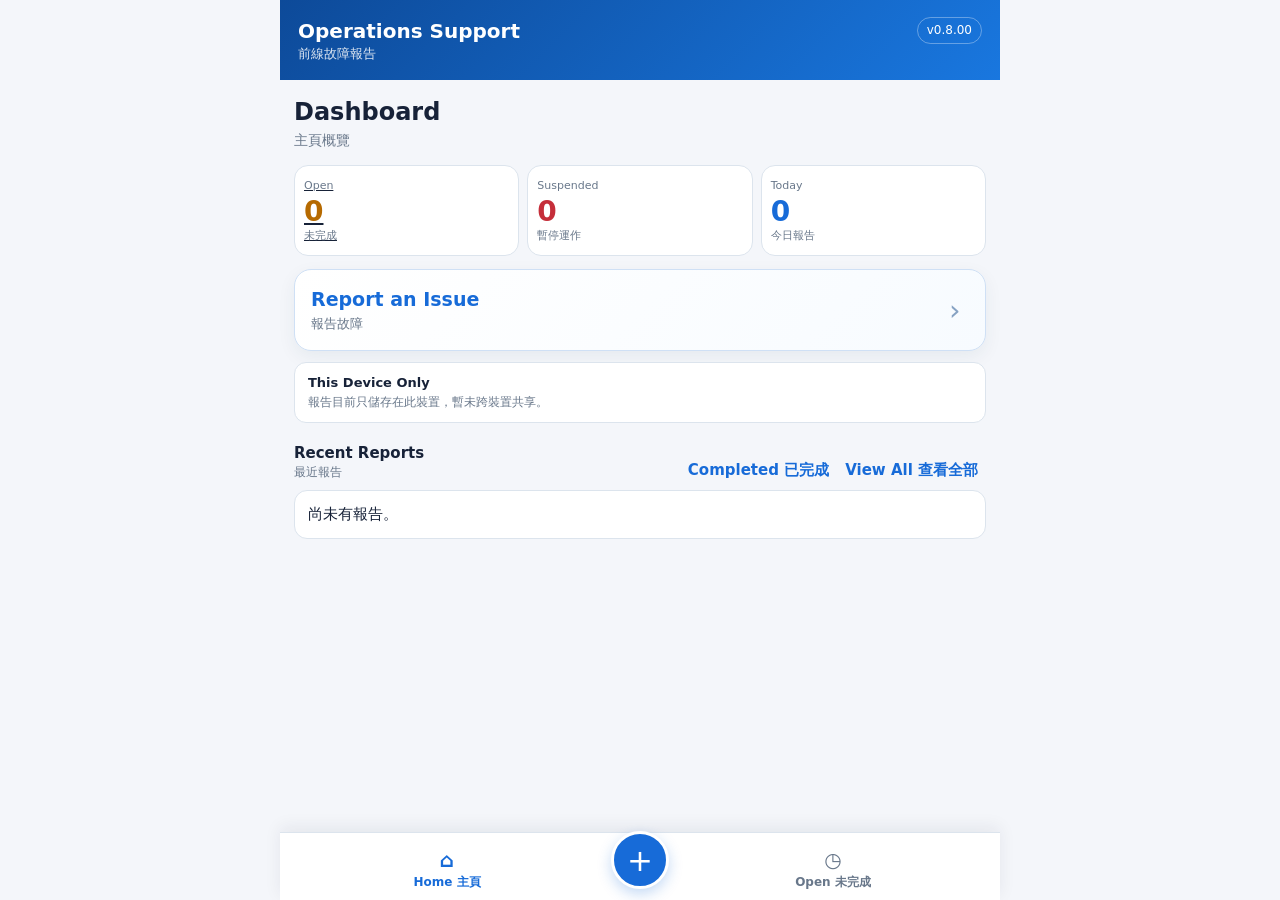
==== commit 06e349dd: "Add files via upload" ====
--- a/index.html
+++ b/index.html
@@ -1 +1 @@
-<!doctype html><html lang="zh-HK"><head><meta charset="utf-8"><meta name="viewport" content="width=device-width,initial-scale=1,viewport-fit=cover"><title>Operations Support v0.7.04</title><link rel="stylesheet" href="styles.css"><link rel="manifest" href="manifest.webmanifest"></head><body><div class="app"><header class="header"><span class="version">v0.7.04</span><strong>Operations Support</strong><small>前線故障報告</small></header><main class="main"><div class="intro"><h1>Dashboard</h1><p>主頁概覽</p></div><div class="stats"><a class="stat open" href="issues.html"><small>Open</small><strong id="openCount">0</strong><span>未完成</span></a><div class="stat suspended"><small>Suspended</small><strong id="suspendedCount">0</strong><span>暫停運作</span></div><div class="stat today"><small>Today</small><strong id="todayCount">0</strong><span>今日報告</span></div></div><a class="report-card" href="report.html"><span><strong>Report an Issue</strong><small>報告故障</small></span><span class="arrow">›</span></a><div class="device-note"><b>This Device Only</b><span>報告目前只儲存在此裝置，暫未跨裝置共享。</span></div><div class="section-head"><div><b>Recent Reports</b><small>最近報告</small></div><a class="text-link" href="issues.html">View All 查看全部</a></div><div id="recent" class="list"></div></main><nav class="bottom-nav"><a class="nav-link active" href="index.html"><span>⌂</span>Home 主頁</a><div class="plus-wrap"><a class="plus-button" href="report.html" aria-label="Report an Issue 報告故障">+</a></div><a class="nav-link" href="issues.html"><span>◷</span>Open 未完成</a></nav></div><script src="config.js"></script><script src="app.js"></script><script>const a=OPS.get(),today=new Date().toISOString().slice(0,10);openCount.textContent=a.length;suspendedCount.textContent=a.filter(x=>x.statusEn==='Operation Suspended').length;todayCount.textContent=a.filter(x=>x.submitted.slice(0,10)===today).length;recent.innerHTML=a.length?a.slice(0,3).map(x=>`<article class="card issue-card ${OPS.statusClass(x.statusEn)}"><b>${x.plant} · ${x.material} · ${x.issueZh}</b><small>${OPS.fmt(x.incident)} · ${x.statusZh}</small></article>`).join(''):'<div class="card">尚未有報告。</div>';</script></body></html>
+<!doctype html><html lang="zh-HK"><head><meta charset="utf-8"><meta name="viewport" content="width=device-width,initial-scale=1,viewport-fit=cover"><title>Operations Support v0.8.00</title><link rel="stylesheet" href="styles.css"><link rel="manifest" href="manifest.webmanifest"></head><body><div class="app"><header class="header"><span class="version">v0.8.00</span><strong>Operations Support</strong><small>前線故障報告</small></header><main class="main"><div class="intro"><h1>Dashboard</h1><p>主頁概覽</p></div><div class="stats"><a class="stat open" href="issues.html"><small>Open</small><strong id="openCount">0</strong><span>未完成</span></a><div class="stat suspended"><small>Suspended</small><strong id="suspendedCount">0</strong><span>暫停運作</span></div><div class="stat today"><small>Today</small><strong id="todayCount">0</strong><span>今日報告</span></div></div><a class="report-card" href="report.html"><span><strong>Report an Issue</strong><small>報告故障</small></span><span class="arrow">›</span></a><div class="device-note"><b>This Device Only</b><span>報告目前只儲存在此裝置，暫未跨裝置共享。</span></div><div class="section-head"><div><b>Recent Reports</b><small>最近報告</small></div><span><a class="text-link" href="completed.html">Completed 已完成</a><a class="text-link" href="issues.html">View All 查看全部</a></span></div><div id="recent" class="list"></div></main><nav class="bottom-nav"><a class="nav-link active" href="index.html"><span>⌂</span>Home 主頁</a><div class="plus-wrap"><a class="plus-button" href="report.html" aria-label="Report an Issue 報告故障">+</a></div><a class="nav-link" href="issues.html"><span>◷</span>Open 未完成</a></nav></div><script src="config.js"></script><script src="app.js"></script><script>const a=OPS.get(),today=new Date().toISOString().slice(0,10);openCount.textContent=a.length;suspendedCount.textContent=a.filter(x=>x.statusEn==='Operation Suspended').length;todayCount.textContent=a.filter(x=>x.submitted.slice(0,10)===today).length;recent.innerHTML=a.length?a.slice(0,3).map(x=>`<article class="card issue-card ${OPS.statusClass(x.statusEn)}"><b>${x.plant} · ${x.material} · ${x.issueZh}</b><small>${OPS.fmt(x.incident)} · ${x.statusZh}</small></article>`).join(''):'<div class="card">尚未有報告。</div>';</script></body></html>
--- a/styles.css
+++ b/styles.css
@@ -1 +1,3 @@
 :root{--primary:#176bd8;--primary-dark:#0c55b5;--primary-soft:#e8f1ff;--success:#14805a;--success-soft:#e7f7ef;--warning:#b66a00;--warning-soft:#fff3da;--danger:#c52e3a;--danger-soft:#fff0f1;--text:#172238;--muted:#68778a;--border:#dce4ed;--surface:#fff;--background:#f4f6fa}*{box-sizing:border-box}html{background:var(--background)}body{margin:0;background:var(--background);color:var(--text);font:15px/1.4 system-ui,-apple-system,"Segoe UI",sans-serif}button,input,select,textarea{font:inherit}.app{max-width:720px;min-height:100vh;margin:auto}.header{padding:17px 18px;background:linear-gradient(135deg,#0d4a99,#1977df);color:#fff}.header strong{font-size:20px}.header small{display:block;opacity:.86}.version{float:right;padding:4px 9px;border:1px solid #ffffff55;border-radius:999px;font-size:12px}.main{padding:16px 14px 92px}.intro h1,.page-title{margin:0;font-size:24px}.intro p,.page-title small{display:block;margin:2px 0 14px;color:var(--muted);font-size:14px;font-weight:500}.stats{display:grid;grid-template-columns:repeat(3,minmax(0,1fr));gap:8px}.stat{min-width:0;padding:12px 9px;border:1px solid var(--border);border-radius:14px;background:var(--surface);text-align:left;color:var(--text)}button.stat{cursor:pointer}.stat small,.stat span{display:block;color:var(--muted);font-size:11px}.stat strong{display:block;margin:5px 0 2px;font-size:28px;line-height:1}.stat.open strong{color:var(--warning)}.stat.suspended strong{color:var(--danger)}.stat.today strong{color:var(--primary)}.report-card{width:100%;min-height:76px;margin-top:13px;padding:16px;border:1px solid #cfe0f5;border-radius:17px;background:linear-gradient(135deg,#fff,#f7fbff);display:grid;grid-template-columns:1fr 20px;gap:12px;align-items:center;text-align:left;text-decoration:none;color:var(--text);box-shadow:0 6px 18px #17395710}.report-card strong{display:block;color:var(--primary);font-size:19px}.report-card small{color:var(--muted)}.arrow{font-size:29px;color:#86a2c3}.device-note{margin-top:11px;padding:11px 13px;border:1px solid var(--border);border-radius:12px;background:var(--surface)}.device-note b{display:block;font-size:13px}.device-note span{display:block;margin-top:2px;color:var(--muted);font-size:12px}.section-head{display:flex;justify-content:space-between;align-items:end;margin:20px 0 9px}.section-head b,.section-head small{display:block}.section-head small{color:var(--muted);font-size:12px}.text-link{border:0;background:transparent;color:var(--primary);font-weight:800;text-decoration:none;padding:8px}.list{display:grid;gap:8px}.card{padding:13px;border:1px solid var(--border);border-radius:13px;background:var(--surface)}.issue-card{border-left:5px solid var(--border)}.issue-card.no-impact{border-left-color:var(--success)}.issue-card.limited{border-left-color:var(--warning)}.issue-card.suspended{border-left-color:var(--danger)}.card b{display:block}.card small{color:var(--muted)}.badge{display:inline-block;margin-top:7px;padding:4px 8px;border-radius:999px;font-size:12px;font-weight:800}.badge.no-impact{background:var(--success-soft);color:var(--success)}.badge.limited{background:var(--warning-soft);color:#8b5200}.badge.suspended{background:var(--danger-soft);color:var(--danger)}.back{display:inline-block;margin-bottom:11px;padding:9px 11px;border:1px solid var(--border);border-radius:10px;background:var(--surface);color:var(--text);text-decoration:none}.grid2{display:grid;grid-template-columns:1fr 1fr;gap:9px}.field{margin-bottom:18px}.label{display:block;margin-bottom:7px;font-size:13px;font-weight:850}.sub{display:block;color:var(--muted);font-size:12px;font-weight:500}.required{color:var(--danger)}input,select,textarea{width:100%;min-height:49px;padding:11px;border:1px solid var(--border);border-radius:12px;background:var(--surface);color:var(--text)}textarea{resize:vertical}.type-grid{display:grid;grid-template-columns:repeat(3,minmax(0,1fr));gap:8px}.option-grid{display:grid;grid-template-columns:1fr 1fr;gap:8px}.choice{min-height:64px;padding:10px 6px;border:2px solid var(--border);border-radius:13px;background:var(--surface);color:var(--text);font-weight:800}.choice small{display:block;margin-top:3px;color:var(--muted);font-weight:500}.choice.selected{border-color:var(--primary);background:var(--primary-soft);color:var(--primary-dark)}.wide{grid-column:1/-1}.conditional{display:none}.conditional.show{display:block}.status-grid{display:grid;gap:8px}.status-grid .choice{text-align:left}.status-grid .no-impact.selected{border-color:var(--success);background:var(--success-soft);color:var(--success)}.status-grid .limited.selected{border-color:var(--warning);background:var(--warning-soft);color:#8b5200}.status-grid .suspended.selected{border-color:var(--danger);background:var(--danger-soft);color:var(--danger)}.photo-actions,.actions,.language-grid{display:grid;grid-template-columns:1fr 1fr;gap:8px}.action{min-height:49px;border:0;border-radius:11px;font-weight:850}.action.primary{background:var(--primary);color:#fff}.action.secondary{background:var(--primary-soft);color:var(--primary-dark)}.action.whatsapp{background:#19a562;color:#fff}.photo-preview{display:none;margin-top:10px;text-align:center}.photo-preview.show{display:block}.photo-preview img{display:block;max-width:100%;max-height:230px;margin:auto;border-radius:11px}.preview{display:none;padding:13px;border-left:5px solid var(--primary);border-radius:12px;background:#eff6ff}.preview.show{display:block}.preview-row{display:grid;grid-template-columns:112px 1fr;gap:8px;padding:6px 0;border-bottom:1px solid #dce8f5}.preview-row:last-child{border:0}.preview-row span{color:var(--muted);font-size:13px}.submit{width:100%;min-height:53px;border:0;border-radius:12px;background:var(--primary);color:#fff;font-size:17px;font-weight:850}.submit:disabled{background:#a7b3c2}.language{min-height:47px;border:2px solid var(--border);border-radius:11px;background:var(--surface);font-weight:800}.language.selected{border-color:var(--primary);background:var(--primary-soft);color:var(--primary-dark)}.message{min-height:190px;margin-top:10px}.success{text-align:center}.check{width:62px;height:62px;margin:auto;border-radius:50%;display:grid;place-items:center;background:var(--success-soft);color:var(--success);font-size:34px}.reference{margin:12px 0;padding:11px;border-radius:11px;background:var(--primary-soft);color:var(--primary-dark);font-weight:850}.edit{display:inline-block;margin-top:9px;padding:9px 12px;border:0;border-radius:9px;background:var(--primary-soft);color:var(--primary-dark);font-weight:800;text-decoration:none}.bottom-nav{position:fixed;left:50%;bottom:0;transform:translateX(-50%);z-index:20;width:min(720px,100%);height:68px;display:grid;grid-template-columns:1fr 84px 1fr;align-items:end;padding:6px 16px calc(6px + env(safe-area-inset-bottom));background:#fff;border-top:1px solid var(--border);box-shadow:0 -5px 16px #17223812}.nav-link{height:48px;border:0;background:transparent;color:var(--muted);font-size:12px;font-weight:750;text-align:center;text-decoration:none}.nav-link span{display:block;font-size:20px}.nav-link.active{color:var(--primary)}.plus-wrap{position:relative;height:54px}.plus-button{position:absolute;left:50%;bottom:5px;transform:translateX(-50%);width:58px;height:58px;border:3px solid #fff;border-radius:50%;display:grid;place-items:center;background:var(--primary);color:#fff;font-size:31px;line-height:1;text-decoration:none;box-shadow:0 5px 14px #176bd840}.update-overlay{display:none;position:fixed;inset:0;z-index:50;align-items:center;justify-content:center;padding:16px;background:#0c1726cc}.update-overlay.show{display:flex}.update-dialog{width:min(420px,100%);padding:20px;border-radius:16px;background:#fff}.update-dialog h2{margin:0 0 8px}@media(max-width:390px){.stats{gap:6px}.stat{padding:10px 7px}.stat strong{font-size:24px}.type-grid,.option-grid{grid-template-columns:1fr}.wide{grid-column:auto}.preview-row{grid-template-columns:92px 1fr}}
+
+.workflow-row{display:grid;grid-template-columns:1fr 1fr;gap:8px;margin-top:10px}.workflow-select{min-height:43px;padding:8px;border:1px solid var(--border);border-radius:10px;background:#fff}.complete-badge{background:#e7f7ef;color:#14805a}.reported-badge{background:#e8f1ff;color:#0c55b5}.progress-badge{background:#fff3da;color:#8b5200}.single-action{display:block;width:100%;min-height:51px;margin-top:18px;padding:14px;border:0;border-radius:12px;background:var(--primary);color:#fff;font-weight:850;text-decoration:none;text-align:center}.edit-form-note{margin-bottom:14px;padding:11px 13px;border:1px solid var(--border);border-radius:12px;background:#fff;color:var(--muted);font-size:13px}
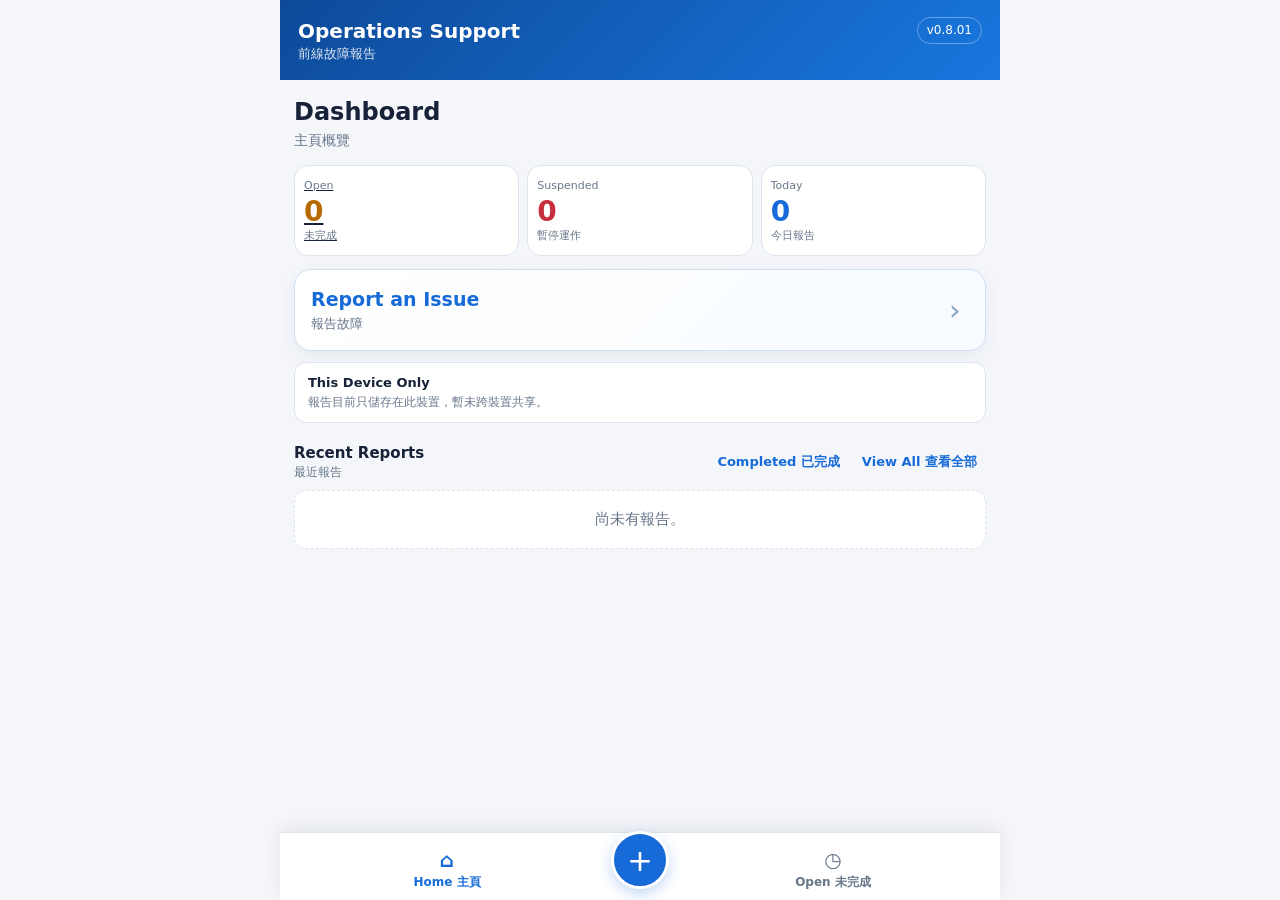
==== commit 6757598a: "Add files via upload" ====
--- a/index.html
+++ b/index.html
@@ -1 +1 @@
-<!doctype html><html lang="zh-HK"><head><meta charset="utf-8"><meta name="viewport" content="width=device-width,initial-scale=1,viewport-fit=cover"><title>Operations Support v0.8.00</title><link rel="stylesheet" href="styles.css"><link rel="manifest" href="manifest.webmanifest"></head><body><div class="app"><header class="header"><span class="version">v0.8.00</span><strong>Operations Support</strong><small>前線故障報告</small></header><main class="main"><div class="intro"><h1>Dashboard</h1><p>主頁概覽</p></div><div class="stats"><a class="stat open" href="issues.html"><small>Open</small><strong id="openCount">0</strong><span>未完成</span></a><div class="stat suspended"><small>Suspended</small><strong id="suspendedCount">0</strong><span>暫停運作</span></div><div class="stat today"><small>Today</small><strong id="todayCount">0</strong><span>今日報告</span></div></div><a class="report-card" href="report.html"><span><strong>Report an Issue</strong><small>報告故障</small></span><span class="arrow">›</span></a><div class="device-note"><b>This Device Only</b><span>報告目前只儲存在此裝置，暫未跨裝置共享。</span></div><div class="section-head"><div><b>Recent Reports</b><small>最近報告</small></div><span><a class="text-link" href="completed.html">Completed 已完成</a><a class="text-link" href="issues.html">View All 查看全部</a></span></div><div id="recent" class="list"></div></main><nav class="bottom-nav"><a class="nav-link active" href="index.html"><span>⌂</span>Home 主頁</a><div class="plus-wrap"><a class="plus-button" href="report.html" aria-label="Report an Issue 報告故障">+</a></div><a class="nav-link" href="issues.html"><span>◷</span>Open 未完成</a></nav></div><script src="config.js"></script><script src="app.js"></script><script>const a=OPS.get(),today=new Date().toISOString().slice(0,10);openCount.textContent=a.length;suspendedCount.textContent=a.filter(x=>x.statusEn==='Operation Suspended').length;todayCount.textContent=a.filter(x=>x.submitted.slice(0,10)===today).length;recent.innerHTML=a.length?a.slice(0,3).map(x=>`<article class="card issue-card ${OPS.statusClass(x.statusEn)}"><b>${x.plant} · ${x.material} · ${x.issueZh}</b><small>${OPS.fmt(x.incident)} · ${x.statusZh}</small></article>`).join(''):'<div class="card">尚未有報告。</div>';</script></body></html>
+<!doctype html><html lang="zh-HK"><head><meta charset="utf-8"><meta name="viewport" content="width=device-width,initial-scale=1,viewport-fit=cover"><title>Operations Support v0.8.01</title><link rel="stylesheet" href="styles.css"><link rel="manifest" href="manifest.webmanifest"></head><body><div class="app"><header class="header"><span class="version">v0.8.01</span><strong>Operations Support</strong><small>前線故障報告</small></header><main class="main"><div class="intro"><h1>Dashboard</h1><p>主頁概覽</p></div><div class="stats"><a class="stat open" href="issues.html"><small>Open</small><strong id="openCount">0</strong><span>未完成</span></a><div class="stat suspended"><small>Suspended</small><strong id="suspendedCount">0</strong><span>暫停運作</span></div><div class="stat today"><small>Today</small><strong id="todayCount">0</strong><span>今日報告</span></div></div><a class="report-card" href="report.html"><span><strong>Report an Issue</strong><small>報告故障</small></span><span class="arrow">›</span></a><div class="device-note"><b>This Device Only</b><span>報告目前只儲存在此裝置，暫未跨裝置共享。</span></div><div class="report-toolbar"><div class="report-toolbar-title"><b>Recent Reports</b><small>最近報告</small></div><div class="report-toolbar-actions"><a class="toolbar-link" href="completed.html">Completed 已完成</a><a class="toolbar-link" href="issues.html">View All 查看全部</a></div></div><div id="recent" class="report-list"></div></main><nav class="bottom-nav"><a class="nav-link active" href="index.html"><span>⌂</span>Home 主頁</a><div class="plus-wrap"><a class="plus-button" href="report.html" aria-label="Report an Issue 報告故障">+</a></div><a class="nav-link" href="issues.html"><span>◷</span>Open 未完成</a></nav></div><script src="config.js"></script><script src="app.js"></script><script>const a=OPS.get(),today=new Date().toISOString().slice(0,10);openCount.textContent=a.length;suspendedCount.textContent=a.filter(x=>x.statusEn==='Operation Suspended').length;todayCount.textContent=a.filter(x=>x.submitted.slice(0,10)===today).length;recent.innerHTML=a.length?a.slice(0,3).map(x=>`<article class="report-item ${OPS.statusClass(x.statusEn)}"><div class="report-main"><span class="report-primary">${x.plant} · ${x.material} · ${x.issueZh}</span><span class="report-secondary">${x.issueEn}</span><span class="report-meta">${OPS.fmt(x.incident)} · ${x.statusZh}</span></div><a class="pencil-button" href="edit.html?ticket=${encodeURIComponent(x.ticket)}" aria-label="Edit report 編輯報告"><svg viewBox="0 0 24 24" aria-hidden="true"><path d="M12 20h9"/><path d="M16.5 3.5a2.12 2.12 0 0 1 3 3L8 18l-4 1 1-4Z"/></svg></a></article>`).join(''):'<div class="empty-state">尚未有報告。</div>';</script></body></html>
--- a/styles.css
+++ b/styles.css
@@ -1,3 +1,6 @@
 :root{--primary:#176bd8;--primary-dark:#0c55b5;--primary-soft:#e8f1ff;--success:#14805a;--success-soft:#e7f7ef;--warning:#b66a00;--warning-soft:#fff3da;--danger:#c52e3a;--danger-soft:#fff0f1;--text:#172238;--muted:#68778a;--border:#dce4ed;--surface:#fff;--background:#f4f6fa}*{box-sizing:border-box}html{background:var(--background)}body{margin:0;background:var(--background);color:var(--text);font:15px/1.4 system-ui,-apple-system,"Segoe UI",sans-serif}button,input,select,textarea{font:inherit}.app{max-width:720px;min-height:100vh;margin:auto}.header{padding:17px 18px;background:linear-gradient(135deg,#0d4a99,#1977df);color:#fff}.header strong{font-size:20px}.header small{display:block;opacity:.86}.version{float:right;padding:4px 9px;border:1px solid #ffffff55;border-radius:999px;font-size:12px}.main{padding:16px 14px 92px}.intro h1,.page-title{margin:0;font-size:24px}.intro p,.page-title small{display:block;margin:2px 0 14px;color:var(--muted);font-size:14px;font-weight:500}.stats{display:grid;grid-template-columns:repeat(3,minmax(0,1fr));gap:8px}.stat{min-width:0;padding:12px 9px;border:1px solid var(--border);border-radius:14px;background:var(--surface);text-align:left;color:var(--text)}button.stat{cursor:pointer}.stat small,.stat span{display:block;color:var(--muted);font-size:11px}.stat strong{display:block;margin:5px 0 2px;font-size:28px;line-height:1}.stat.open strong{color:var(--warning)}.stat.suspended strong{color:var(--danger)}.stat.today strong{color:var(--primary)}.report-card{width:100%;min-height:76px;margin-top:13px;padding:16px;border:1px solid #cfe0f5;border-radius:17px;background:linear-gradient(135deg,#fff,#f7fbff);display:grid;grid-template-columns:1fr 20px;gap:12px;align-items:center;text-align:left;text-decoration:none;color:var(--text);box-shadow:0 6px 18px #17395710}.report-card strong{display:block;color:var(--primary);font-size:19px}.report-card small{color:var(--muted)}.arrow{font-size:29px;color:#86a2c3}.device-note{margin-top:11px;padding:11px 13px;border:1px solid var(--border);border-radius:12px;background:var(--surface)}.device-note b{display:block;font-size:13px}.device-note span{display:block;margin-top:2px;color:var(--muted);font-size:12px}.section-head{display:flex;justify-content:space-between;align-items:end;margin:20px 0 9px}.section-head b,.section-head small{display:block}.section-head small{color:var(--muted);font-size:12px}.text-link{border:0;background:transparent;color:var(--primary);font-weight:800;text-decoration:none;padding:8px}.list{display:grid;gap:8px}.card{padding:13px;border:1px solid var(--border);border-radius:13px;background:var(--surface)}.issue-card{border-left:5px solid var(--border)}.issue-card.no-impact{border-left-color:var(--success)}.issue-card.limited{border-left-color:var(--warning)}.issue-card.suspended{border-left-color:var(--danger)}.card b{display:block}.card small{color:var(--muted)}.badge{display:inline-block;margin-top:7px;padding:4px 8px;border-radius:999px;font-size:12px;font-weight:800}.badge.no-impact{background:var(--success-soft);color:var(--success)}.badge.limited{background:var(--warning-soft);color:#8b5200}.badge.suspended{background:var(--danger-soft);color:var(--danger)}.back{display:inline-block;margin-bottom:11px;padding:9px 11px;border:1px solid var(--border);border-radius:10px;background:var(--surface);color:var(--text);text-decoration:none}.grid2{display:grid;grid-template-columns:1fr 1fr;gap:9px}.field{margin-bottom:18px}.label{display:block;margin-bottom:7px;font-size:13px;font-weight:850}.sub{display:block;color:var(--muted);font-size:12px;font-weight:500}.required{color:var(--danger)}input,select,textarea{width:100%;min-height:49px;padding:11px;border:1px solid var(--border);border-radius:12px;background:var(--surface);color:var(--text)}textarea{resize:vertical}.type-grid{display:grid;grid-template-columns:repeat(3,minmax(0,1fr));gap:8px}.option-grid{display:grid;grid-template-columns:1fr 1fr;gap:8px}.choice{min-height:64px;padding:10px 6px;border:2px solid var(--border);border-radius:13px;background:var(--surface);color:var(--text);font-weight:800}.choice small{display:block;margin-top:3px;color:var(--muted);font-weight:500}.choice.selected{border-color:var(--primary);background:var(--primary-soft);color:var(--primary-dark)}.wide{grid-column:1/-1}.conditional{display:none}.conditional.show{display:block}.status-grid{display:grid;gap:8px}.status-grid .choice{text-align:left}.status-grid .no-impact.selected{border-color:var(--success);background:var(--success-soft);color:var(--success)}.status-grid .limited.selected{border-color:var(--warning);background:var(--warning-soft);color:#8b5200}.status-grid .suspended.selected{border-color:var(--danger);background:var(--danger-soft);color:var(--danger)}.photo-actions,.actions,.language-grid{display:grid;grid-template-columns:1fr 1fr;gap:8px}.action{min-height:49px;border:0;border-radius:11px;font-weight:850}.action.primary{background:var(--primary);color:#fff}.action.secondary{background:var(--primary-soft);color:var(--primary-dark)}.action.whatsapp{background:#19a562;color:#fff}.photo-preview{display:none;margin-top:10px;text-align:center}.photo-preview.show{display:block}.photo-preview img{display:block;max-width:100%;max-height:230px;margin:auto;border-radius:11px}.preview{display:none;padding:13px;border-left:5px solid var(--primary);border-radius:12px;background:#eff6ff}.preview.show{display:block}.preview-row{display:grid;grid-template-columns:112px 1fr;gap:8px;padding:6px 0;border-bottom:1px solid #dce8f5}.preview-row:last-child{border:0}.preview-row span{color:var(--muted);font-size:13px}.submit{width:100%;min-height:53px;border:0;border-radius:12px;background:var(--primary);color:#fff;font-size:17px;font-weight:850}.submit:disabled{background:#a7b3c2}.language{min-height:47px;border:2px solid var(--border);border-radius:11px;background:var(--surface);font-weight:800}.language.selected{border-color:var(--primary);background:var(--primary-soft);color:var(--primary-dark)}.message{min-height:190px;margin-top:10px}.success{text-align:center}.check{width:62px;height:62px;margin:auto;border-radius:50%;display:grid;place-items:center;background:var(--success-soft);color:var(--success);font-size:34px}.reference{margin:12px 0;padding:11px;border-radius:11px;background:var(--primary-soft);color:var(--primary-dark);font-weight:850}.edit{display:inline-block;margin-top:9px;padding:9px 12px;border:0;border-radius:9px;background:var(--primary-soft);color:var(--primary-dark);font-weight:800;text-decoration:none}.bottom-nav{position:fixed;left:50%;bottom:0;transform:translateX(-50%);z-index:20;width:min(720px,100%);height:68px;display:grid;grid-template-columns:1fr 84px 1fr;align-items:end;padding:6px 16px calc(6px + env(safe-area-inset-bottom));background:#fff;border-top:1px solid var(--border);box-shadow:0 -5px 16px #17223812}.nav-link{height:48px;border:0;background:transparent;color:var(--muted);font-size:12px;font-weight:750;text-align:center;text-decoration:none}.nav-link span{display:block;font-size:20px}.nav-link.active{color:var(--primary)}.plus-wrap{position:relative;height:54px}.plus-button{position:absolute;left:50%;bottom:5px;transform:translateX(-50%);width:58px;height:58px;border:3px solid #fff;border-radius:50%;display:grid;place-items:center;background:var(--primary);color:#fff;font-size:31px;line-height:1;text-decoration:none;box-shadow:0 5px 14px #176bd840}.update-overlay{display:none;position:fixed;inset:0;z-index:50;align-items:center;justify-content:center;padding:16px;background:#0c1726cc}.update-overlay.show{display:flex}.update-dialog{width:min(420px,100%);padding:20px;border-radius:16px;background:#fff}.update-dialog h2{margin:0 0 8px}@media(max-width:390px){.stats{gap:6px}.stat{padding:10px 7px}.stat strong{font-size:24px}.type-grid,.option-grid{grid-template-columns:1fr}.wide{grid-column:auto}.preview-row{grid-template-columns:92px 1fr}}
 
-.workflow-row{display:grid;grid-template-columns:1fr 1fr;gap:8px;margin-top:10px}.workflow-select{min-height:43px;padding:8px;border:1px solid var(--border);border-radius:10px;background:#fff}.complete-badge{background:#e7f7ef;color:#14805a}.reported-badge{background:#e8f1ff;color:#0c55b5}.progress-badge{background:#fff3da;color:#8b5200}.single-action{display:block;width:100%;min-height:51px;margin-top:18px;padding:14px;border:0;border-radius:12px;background:var(--primary);color:#fff;font-weight:850;text-decoration:none;text-align:center}.edit-form-note{margin-bottom:14px;padding:11px 13px;border:1px solid var(--border);border-radius:12px;background:#fff;color:var(--muted);font-size:13px}+.workflow-row{display:grid;grid-template-columns:1fr 1fr;gap:8px;margin-top:10px}.workflow-select{min-height:43px;padding:8px;border:1px solid var(--border);border-radius:10px;background:#fff}.complete-badge{background:#e7f7ef;color:#14805a}.reported-badge{background:#e8f1ff;color:#0c55b5}.progress-badge{background:#fff3da;color:#8b5200}.single-action{display:block;width:100%;min-height:51px;margin-top:18px;padding:14px;border:0;border-radius:12px;background:var(--primary);color:#fff;font-weight:850;text-decoration:none;text-align:center}.edit-form-note{margin-bottom:14px;padding:11px 13px;border:1px solid var(--border);border-radius:12px;background:#fff;color:var(--muted);font-size:13px}
+.report-toolbar{display:flex;align-items:center;justify-content:space-between;gap:10px;margin:20px 0 9px}.report-toolbar-title b,.report-toolbar-title small{display:block}.report-toolbar-title small{color:var(--muted);font-size:12px}.report-toolbar-actions{display:flex;align-items:center;gap:4px;white-space:nowrap}.toolbar-link{display:inline-flex;align-items:center;min-height:36px;padding:7px 9px;border-radius:9px;color:var(--primary);font-size:13px;font-weight:800;text-decoration:none}.toolbar-link:hover,.toolbar-link:focus-visible{background:var(--primary-soft)}
+.report-list{display:grid;gap:9px}.report-item{position:relative;display:grid;grid-template-columns:minmax(0,1fr) 44px;align-items:center;gap:10px;padding:13px 10px 13px 14px;border:1px solid var(--border);border-left:5px solid var(--border);border-radius:13px;background:var(--surface)}.report-item.no-impact{border-left-color:var(--success)}.report-item.limited{border-left-color:var(--warning)}.report-item.suspended{border-left-color:var(--danger)}.report-main{min-width:0}.report-primary{display:block;overflow:hidden;text-overflow:ellipsis;white-space:nowrap;font-size:15px;font-weight:850}.report-secondary{display:block;margin-top:3px;overflow:hidden;text-overflow:ellipsis;white-space:nowrap;color:var(--muted);font-size:13px}.report-meta{display:block;margin-top:4px;color:var(--muted);font-size:12px}.pencil-button{width:40px;height:40px;border:1px solid #c9dcf5;border-radius:11px;display:grid;place-items:center;background:var(--primary-soft);color:var(--primary);text-decoration:none}.pencil-button:hover,.pencil-button:focus-visible{border-color:var(--primary);background:#dceaff}.pencil-button svg{width:19px;height:19px;fill:none;stroke:currentColor;stroke-width:2;stroke-linecap:round;stroke-linejoin:round}.pencil-button[aria-disabled="true"]{opacity:.45;pointer-events:none}.empty-state{padding:18px;border:1px dashed var(--border);border-radius:13px;background:var(--surface);color:var(--muted);text-align:center}
+@media(max-width:390px){.report-toolbar{align-items:flex-start}.report-toolbar-actions{gap:0}.toolbar-link{padding:7px 6px;font-size:12px}.report-item{grid-template-columns:minmax(0,1fr) 42px}.pencil-button{width:38px;height:38px}}
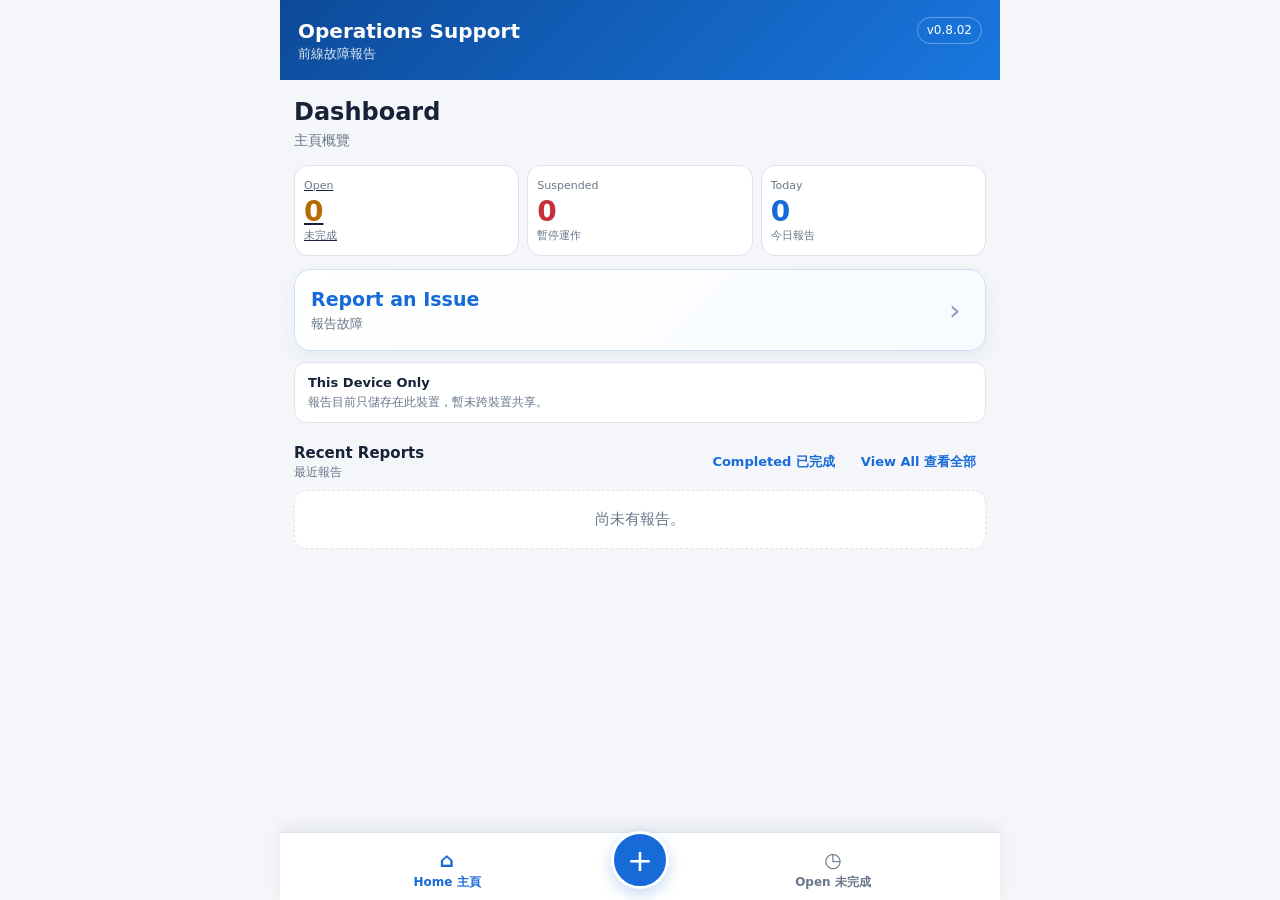
==== commit 9857a58c: "Add files via upload" ====
--- a/index.html
+++ b/index.html
@@ -1 +1 @@
-<!doctype html><html lang="zh-HK"><head><meta charset="utf-8"><meta name="viewport" content="width=device-width,initial-scale=1,viewport-fit=cover"><title>Operations Support v0.8.01</title><link rel="stylesheet" href="styles.css"><link rel="manifest" href="manifest.webmanifest"></head><body><div class="app"><header class="header"><span class="version">v0.8.01</span><strong>Operations Support</strong><small>前線故障報告</small></header><main class="main"><div class="intro"><h1>Dashboard</h1><p>主頁概覽</p></div><div class="stats"><a class="stat open" href="issues.html"><small>Open</small><strong id="openCount">0</strong><span>未完成</span></a><div class="stat suspended"><small>Suspended</small><strong id="suspendedCount">0</strong><span>暫停運作</span></div><div class="stat today"><small>Today</small><strong id="todayCount">0</strong><span>今日報告</span></div></div><a class="report-card" href="report.html"><span><strong>Report an Issue</strong><small>報告故障</small></span><span class="arrow">›</span></a><div class="device-note"><b>This Device Only</b><span>報告目前只儲存在此裝置，暫未跨裝置共享。</span></div><div class="report-toolbar"><div class="report-toolbar-title"><b>Recent Reports</b><small>最近報告</small></div><div class="report-toolbar-actions"><a class="toolbar-link" href="completed.html">Completed 已完成</a><a class="toolbar-link" href="issues.html">View All 查看全部</a></div></div><div id="recent" class="report-list"></div></main><nav class="bottom-nav"><a class="nav-link active" href="index.html"><span>⌂</span>Home 主頁</a><div class="plus-wrap"><a class="plus-button" href="report.html" aria-label="Report an Issue 報告故障">+</a></div><a class="nav-link" href="issues.html"><span>◷</span>Open 未完成</a></nav></div><script src="config.js"></script><script src="app.js"></script><script>const a=OPS.get(),today=new Date().toISOString().slice(0,10);openCount.textContent=a.length;suspendedCount.textContent=a.filter(x=>x.statusEn==='Operation Suspended').length;todayCount.textContent=a.filter(x=>x.submitted.slice(0,10)===today).length;recent.innerHTML=a.length?a.slice(0,3).map(x=>`<article class="report-item ${OPS.statusClass(x.statusEn)}"><div class="report-main"><span class="report-primary">${x.plant} · ${x.material} · ${x.issueZh}</span><span class="report-secondary">${x.issueEn}</span><span class="report-meta">${OPS.fmt(x.incident)} · ${x.statusZh}</span></div><a class="pencil-button" href="edit.html?ticket=${encodeURIComponent(x.ticket)}" aria-label="Edit report 編輯報告"><svg viewBox="0 0 24 24" aria-hidden="true"><path d="M12 20h9"/><path d="M16.5 3.5a2.12 2.12 0 0 1 3 3L8 18l-4 1 1-4Z"/></svg></a></article>`).join(''):'<div class="empty-state">尚未有報告。</div>';</script></body></html>
+<!doctype html><html lang="zh-HK"><head><meta charset="utf-8"><meta name="viewport" content="width=device-width,initial-scale=1,viewport-fit=cover"><title>Operations Support v0.8.02</title><link rel="stylesheet" href="styles.css"><link rel="manifest" href="manifest.webmanifest"></head><body><div class="app"><header class="header"><span class="version">v0.8.02</span><strong>Operations Support</strong><small>前線故障報告</small></header><main class="main"><div class="intro"><h1>Dashboard</h1><p>主頁概覽</p></div><div class="stats"><a class="stat open" href="issues.html"><small>Open</small><strong id="openCount">0</strong><span>未完成</span></a><div class="stat suspended"><small>Suspended</small><strong id="suspendedCount">0</strong><span>暫停運作</span></div><div class="stat today"><small>Today</small><strong id="todayCount">0</strong><span>今日報告</span></div></div><a class="report-card" href="report.html"><span><strong>Report an Issue</strong><small>報告故障</small></span><span class="arrow">›</span></a><div class="device-note"><b>This Device Only</b><span>報告目前只儲存在此裝置，暫未跨裝置共享。</span></div><div class="report-toolbar"><div class="report-toolbar-title"><b>Recent Reports</b><small>最近報告</small></div><div class="report-toolbar-actions"><a class="toolbar-link" href="completed.html">Completed 已完成</a><a class="toolbar-link" href="issues.html">View All 查看全部</a></div></div><div id="recent" class="report-list"></div></main><nav class="bottom-nav"><a class="nav-link active" href="index.html"><span>⌂</span>Home 主頁</a><div class="plus-wrap"><a class="plus-button" href="report.html" aria-label="Report an Issue 報告故障">+</a></div><a class="nav-link" href="issues.html"><span>◷</span>Open 未完成</a></nav></div><script src="config.js"></script><script src="app.js"></script><script>const a=OPS.get(),today=new Date().toISOString().slice(0,10);openCount.textContent=a.length;suspendedCount.textContent=a.filter(x=>x.statusEn==='Operation Suspended').length;todayCount.textContent=a.filter(x=>x.submitted.slice(0,10)===today).length;recent.innerHTML=a.length?a.slice(0,3).map(x=>`<article class="report-item ${OPS.statusClass(x.statusEn)}"><div class="report-main"><span class="report-primary">${x.plant} · ${x.material} · ${x.issueZh}</span><span class="report-secondary">${x.issueEn}</span><span class="report-meta">${OPS.fmt(x.incident)} · ${x.statusZh}</span></div><a class="pencil-button" href="edit.html?ticket=${encodeURIComponent(x.ticket)}" aria-label="Edit report 編輯報告"><span class="pencil-mark" aria-hidden="true"></span></a></article>`).join(''):'<div class="empty-state">尚未有報告。</div>';</script></body></html>
--- a/styles.css
+++ b/styles.css
@@ -2,5 +2,15 @@
 
 .workflow-row{display:grid;grid-template-columns:1fr 1fr;gap:8px;margin-top:10px}.workflow-select{min-height:43px;padding:8px;border:1px solid var(--border);border-radius:10px;background:#fff}.complete-badge{background:#e7f7ef;color:#14805a}.reported-badge{background:#e8f1ff;color:#0c55b5}.progress-badge{background:#fff3da;color:#8b5200}.single-action{display:block;width:100%;min-height:51px;margin-top:18px;padding:14px;border:0;border-radius:12px;background:var(--primary);color:#fff;font-weight:850;text-decoration:none;text-align:center}.edit-form-note{margin-bottom:14px;padding:11px 13px;border:1px solid var(--border);border-radius:12px;background:#fff;color:var(--muted);font-size:13px}
 .report-toolbar{display:flex;align-items:center;justify-content:space-between;gap:10px;margin:20px 0 9px}.report-toolbar-title b,.report-toolbar-title small{display:block}.report-toolbar-title small{color:var(--muted);font-size:12px}.report-toolbar-actions{display:flex;align-items:center;gap:4px;white-space:nowrap}.toolbar-link{display:inline-flex;align-items:center;min-height:36px;padding:7px 9px;border-radius:9px;color:var(--primary);font-size:13px;font-weight:800;text-decoration:none}.toolbar-link:hover,.toolbar-link:focus-visible{background:var(--primary-soft)}
-.report-list{display:grid;gap:9px}.report-item{position:relative;display:grid;grid-template-columns:minmax(0,1fr) 44px;align-items:center;gap:10px;padding:13px 10px 13px 14px;border:1px solid var(--border);border-left:5px solid var(--border);border-radius:13px;background:var(--surface)}.report-item.no-impact{border-left-color:var(--success)}.report-item.limited{border-left-color:var(--warning)}.report-item.suspended{border-left-color:var(--danger)}.report-main{min-width:0}.report-primary{display:block;overflow:hidden;text-overflow:ellipsis;white-space:nowrap;font-size:15px;font-weight:850}.report-secondary{display:block;margin-top:3px;overflow:hidden;text-overflow:ellipsis;white-space:nowrap;color:var(--muted);font-size:13px}.report-meta{display:block;margin-top:4px;color:var(--muted);font-size:12px}.pencil-button{width:40px;height:40px;border:1px solid #c9dcf5;border-radius:11px;display:grid;place-items:center;background:var(--primary-soft);color:var(--primary);text-decoration:none}.pencil-button:hover,.pencil-button:focus-visible{border-color:var(--primary);background:#dceaff}.pencil-button svg{width:19px;height:19px;fill:none;stroke:currentColor;stroke-width:2;stroke-linecap:round;stroke-linejoin:round}.pencil-button[aria-disabled="true"]{opacity:.45;pointer-events:none}.empty-state{padding:18px;border:1px dashed var(--border);border-radius:13px;background:var(--surface);color:var(--muted);text-align:center}
+.report-list{display:grid;gap:9px}.report-item{position:relative;display:grid;grid-template-columns:minmax(0,1fr) 44px;align-items:center;gap:10px;padding:13px 10px 13px 14px;border:1px solid var(--border);border-left:5px solid var(--border);border-radius:13px;background:var(--surface)}.report-item.no-impact{border-left-color:var(--success)}.report-item.limited{border-left-color:var(--warning)}.report-item.suspended{border-left-color:var(--danger)}.report-main{min-width:0}.report-primary{display:block;overflow:hidden;text-overflow:ellipsis;white-space:nowrap;font-size:15px;font-weight:850}.report-secondary{display:block;margin-top:3px;overflow:hidden;text-overflow:ellipsis;white-space:nowrap;color:var(--muted);font-size:13px}.report-meta{display:block;margin-top:4px;color:var(--muted);font-size:12px}.pencil-button{width:40px;height:40px;border:1px solid #c9dcf5;border-radius:11px;display:grid;place-items:center;background:var(--primary-soft);color:var(--primary);text-decoration:none}.pencil-button:hover,.pencil-button:focus-visible{border-color:var(--primary);background:#dceaff}.pencil-button[aria-disabled="true"]{opacity:.45;pointer-events:none}.empty-state{padding:18px;border:1px dashed var(--border);border-radius:13px;background:var(--surface);color:var(--muted);text-align:center}
 @media(max-width:390px){.report-toolbar{align-items:flex-start}.report-toolbar-actions{gap:0}.toolbar-link{padding:7px 6px;font-size:12px}.report-item{grid-template-columns:minmax(0,1fr) 42px}.pencil-button{width:38px;height:38px}}
+
+/* v0.8.02: constrained CSS pencil icon, no SVG rendering dependency */
+.pencil-mark{position:relative;display:block;width:18px;height:18px;overflow:hidden}
+.pencil-mark::before{content:"";position:absolute;left:2px;top:8px;width:13px;height:4px;border-radius:2px;background:currentColor;transform:rotate(-45deg);transform-origin:center}
+.pencil-mark::after{content:"";position:absolute;right:1px;top:2px;width:5px;height:5px;border:2px solid currentColor;border-left:0;border-bottom:0;transform:rotate(-45deg);border-radius:1px}
+.pencil-button{flex:0 0 38px;width:38px;height:38px;padding:0;border:1px solid #bfd6f3;border-radius:10px;display:grid;place-items:center;background:#eef5ff;color:var(--primary);overflow:hidden;box-shadow:none}
+.pencil-button:hover,.pencil-button:focus-visible{background:#e1edff;border-color:var(--primary);outline:2px solid #b7d4fb;outline-offset:2px}
+.report-toolbar-actions{display:grid;grid-template-columns:auto auto;gap:6px}
+.toolbar-link{border:1px solid transparent}
+.report-item{overflow:hidden}
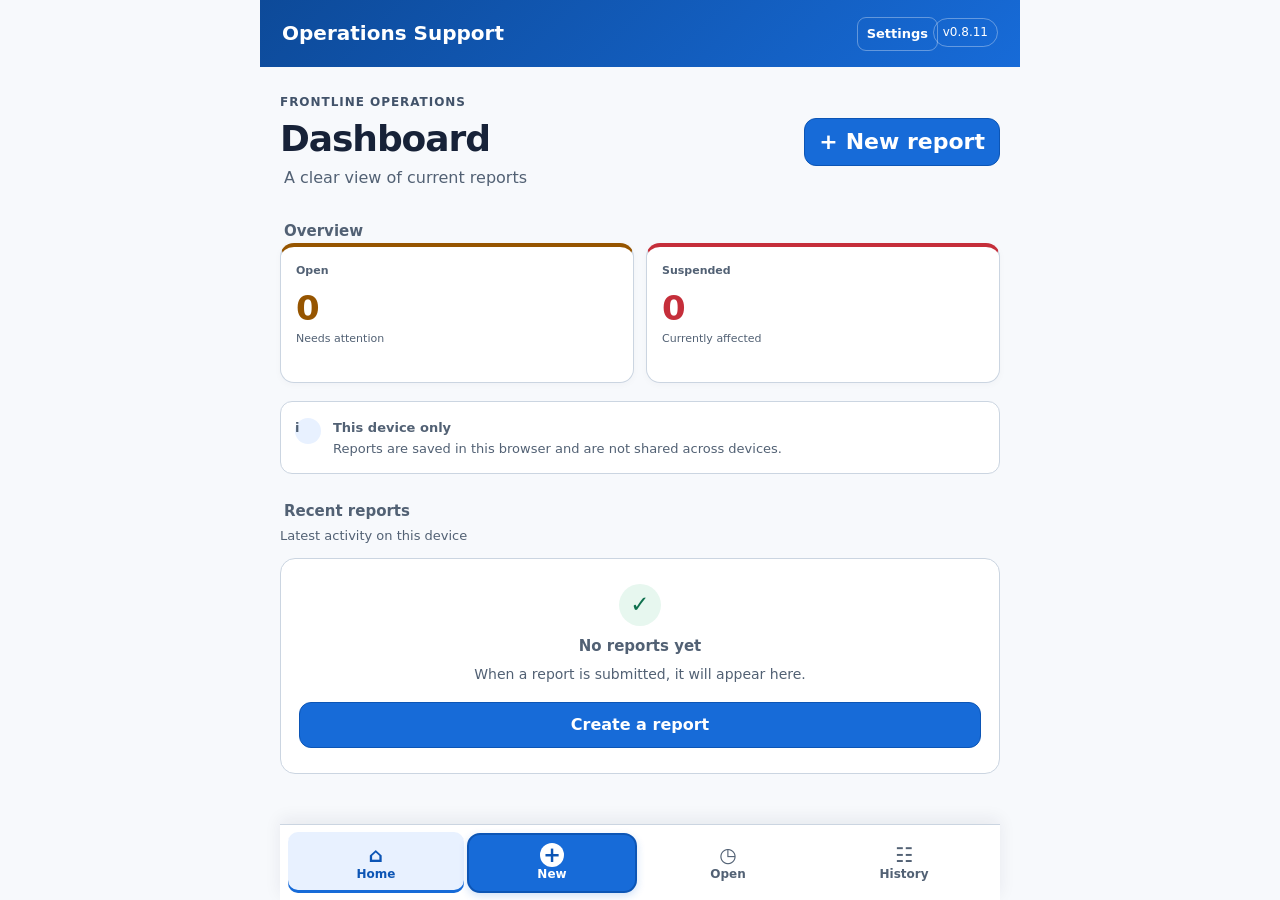
==== commit 53039fbb: "Add files via upload" ====
--- a/index.html
+++ b/index.html
@@ -1 +1,84 @@
-<!doctype html><html lang="zh-HK"><head><meta charset="utf-8"><meta name="viewport" content="width=device-width,initial-scale=1,viewport-fit=cover"><title>Operations Support v0.8.02</title><link rel="stylesheet" href="styles.css"><link rel="manifest" href="manifest.webmanifest"></head><body><div class="app"><header class="header"><span class="version">v0.8.02</span><strong>Operations Support</strong><small>前線故障報告</small></header><main class="main"><div class="intro"><h1>Dashboard</h1><p>主頁概覽</p></div><div class="stats"><a class="stat open" href="issues.html"><small>Open</small><strong id="openCount">0</strong><span>未完成</span></a><div class="stat suspended"><small>Suspended</small><strong id="suspendedCount">0</strong><span>暫停運作</span></div><div class="stat today"><small>Today</small><strong id="todayCount">0</strong><span>今日報告</span></div></div><a class="report-card" href="report.html"><span><strong>Report an Issue</strong><small>報告故障</small></span><span class="arrow">›</span></a><div class="device-note"><b>This Device Only</b><span>報告目前只儲存在此裝置，暫未跨裝置共享。</span></div><div class="report-toolbar"><div class="report-toolbar-title"><b>Recent Reports</b><small>最近報告</small></div><div class="report-toolbar-actions"><a class="toolbar-link" href="completed.html">Completed 已完成</a><a class="toolbar-link" href="issues.html">View All 查看全部</a></div></div><div id="recent" class="report-list"></div></main><nav class="bottom-nav"><a class="nav-link active" href="index.html"><span>⌂</span>Home 主頁</a><div class="plus-wrap"><a class="plus-button" href="report.html" aria-label="Report an Issue 報告故障">+</a></div><a class="nav-link" href="issues.html"><span>◷</span>Open 未完成</a></nav></div><script src="config.js"></script><script src="app.js"></script><script>const a=OPS.get(),today=new Date().toISOString().slice(0,10);openCount.textContent=a.length;suspendedCount.textContent=a.filter(x=>x.statusEn==='Operation Suspended').length;todayCount.textContent=a.filter(x=>x.submitted.slice(0,10)===today).length;recent.innerHTML=a.length?a.slice(0,3).map(x=>`<article class="report-item ${OPS.statusClass(x.statusEn)}"><div class="report-main"><span class="report-primary">${x.plant} · ${x.material} · ${x.issueZh}</span><span class="report-secondary">${x.issueEn}</span><span class="report-meta">${OPS.fmt(x.incident)} · ${x.statusZh}</span></div><a class="pencil-button" href="edit.html?ticket=${encodeURIComponent(x.ticket)}" aria-label="Edit report 編輯報告"><span class="pencil-mark" aria-hidden="true"></span></a></article>`).join(''):'<div class="empty-state">尚未有報告。</div>';</script></body></html>
+<!doctype html>
+<html lang="zh-HK">
+<head>
+  <meta charset="utf-8">
+  <meta name="viewport" content="width=device-width,initial-scale=1,viewport-fit=cover">
+  <meta name="theme-color" content="#176bd8">
+  <title>Operations Support v0.8.11</title>
+  <link rel="stylesheet" href="styles.css?v=0.8.11">
+  <link rel="manifest" href="manifest.webmanifest">
+</head>
+<body>
+  <a class="skip-link" href="#main"><span class="bilingual-en">Skip to content</span><span class="bilingual-zh" lang="zh-HK">跳至主內容</span></a>
+  <div class="app">
+    <header class="header">
+      <span class="version">v0.8.11</span>
+      <strong class="bilingual-en">Operations Support</strong>
+      <small class="bilingual-zh" lang="zh-HK">前線故障報告</small>
+    </header>
+    <main id="main" class="main">
+      <div class="dashboard-heading">
+        <div>
+          <p class="eyebrow"><span class="bilingual-en">FRONTLINE OPERATIONS</span><span class="bilingual-zh" lang="zh-HK">前線運作</span></p>
+          <h1><span class="bilingual-en">Dashboard</span><span class="bilingual-zh" lang="zh-HK">主頁概覽</span></h1>
+          <p class="page-subtitle"><span class="bilingual-en">A clear view of current reports</span><span class="bilingual-zh" lang="zh-HK">報告概覽</span></p>
+        </div>
+        <a class="dashboard-create" href="report.html"><span aria-hidden="true">+</span><span class="bilingual-control"><span class="bilingual-en">New report</span><span class="bilingual-zh" lang="zh-HK">新增報告</span></span></a>
+      </div>
+
+      <section class="dashboard-section" aria-labelledby="overview-heading">
+        <h2 id="overview-heading" class="section-title"><span class="bilingual-en">Overview</span><span class="bilingual-zh" lang="zh-HK">概覽</span></h2>
+        <div class="stats">
+          <a class="stat open" href="issues.html" aria-label="Open issues 未完成問題">
+            <span class="stat-label"><span class="bilingual-en">Open</span><span class="bilingual-zh" lang="zh-HK">未完成</span></span>
+            <strong id="openCount">0</strong>
+            <span class="stat-description"><span class="bilingual-en">Needs attention</span><span class="bilingual-zh" lang="zh-HK">需要跟進</span></span>
+          </a>
+          <div class="stat suspended" aria-label="Suspended operations 暫停運作">
+            <span class="stat-label"><span class="bilingual-en">Suspended</span><span class="bilingual-zh" lang="zh-HK">暫停運作</span></span>
+            <strong id="suspendedCount">0</strong>
+            <span class="stat-description"><span class="bilingual-en">Currently affected</span><span class="bilingual-zh" lang="zh-HK">目前受影響</span></span>
+          </div>
+        </div>
+      </section>
+
+      <aside class="device-note">
+        <span class="device-note-icon" aria-hidden="true">i</span>
+        <div><b><span class="bilingual-en">This device only</span><span class="bilingual-zh" lang="zh-HK">只限此裝置</span></b><span><span class="bilingual-en">Reports are saved in this browser and are not shared across devices.</span><span class="bilingual-zh" lang="zh-HK">報告只儲存在此瀏覽器，暫未跨裝置共享。</span></span></div>
+      </aside>
+
+      <section class="dashboard-section recent-section" aria-labelledby="recent-heading">
+        <div class="section-heading">
+          <div>
+            <h2 id="recent-heading" class="section-title"><span class="bilingual-en">Recent reports</span><span class="bilingual-zh" lang="zh-HK">最近報告</span></h2>
+            <p class="section-description"><span class="bilingual-en">Latest activity on this device</span><span class="bilingual-zh" lang="zh-HK">此裝置的最新記錄</span></p>
+          </div>
+        </div>
+        <div id="recent" class="report-list" aria-live="polite"></div>
+      </section>
+    </main>
+    <nav class="bottom-nav" aria-label="Main navigation 主導覽">
+      <a class="nav-link active" href="index.html" aria-current="page"><span class="nav-icon" aria-hidden="true">⌂</span><span class="nav-label"><span class="bilingual-en">Home</span><span class="bilingual-zh" lang="zh-HK">主頁</span></span></a>
+      <a class="nav-link nav-create" href="report.html" aria-label="Create a new report 建立新報告"><span class="nav-icon" aria-hidden="true">+</span><span class="nav-label"><span class="bilingual-en">New</span><span class="bilingual-zh" lang="zh-HK">新增</span></span></a>
+      <a class="nav-link" href="issues.html"><span class="nav-icon" aria-hidden="true">◷</span><span class="nav-label"><span class="bilingual-en">Open</span><span class="bilingual-zh" lang="zh-HK">未完成</span></span></a>
+      <a class="nav-link" href="history.html"><span class="nav-icon" aria-hidden="true">☷</span><span class="nav-label"><span class="bilingual-en">History</span><span class="bilingual-zh" lang="zh-HK">記錄</span></span></a>
+    </nav>
+  </div>
+  <script src="config.js?v=0.8.11"></script>
+  <script src="app.js?v=0.8.11"></script>
+  <script>
+    const isChinese = OPS.getLanguage() === 'zh';
+    const records = OPS.get();
+    const openRecords = records.filter(record => (record.workflowStatus || 'Reported') !== 'Completed');
+    openCount.textContent = openRecords.length;
+    suspendedCount.textContent = openRecords.filter(record => record.statusEn === 'Operation Suspended').length;
+
+    const recentRecords = records.slice(0, 3);
+    if (recentRecords.length) {
+      recent.innerHTML = recentRecords.map(record => `<article class="report-item ${OPS.statusClass(record.statusEn)}"><div class="report-main"><span class="report-primary">${record.plant || '—'} · ${record.material || '—'} · ${isChinese ? record.issueZh || '問題未提供' : record.issueEn || 'Issue details unavailable'}</span><span class="report-secondary">${isChinese ? record.workflowStatusZh || '已報告' : record.workflowStatus || 'Reported'}</span><span class="report-meta">${OPS.fmt(record.incident) || '—'} · ${isChinese ? record.statusZh || '運作情況未提供' : record.statusEn || 'Operating status unavailable'}</span></div><a class="pencil-button" href="edit.html?ticket=${encodeURIComponent(record.ticket || '')}" aria-label="${isChinese ? '編輯報告' : 'Edit report'}"><span aria-hidden="true">&#9998;</span></a></article>`).join('');
+    } else {
+      recent.innerHTML = '<div class="dashboard-empty"><span class="empty-icon" aria-hidden="true">✓</span><h3><span class="bilingual-en">No reports yet</span><span class="bilingual-zh" lang="zh-HK">暫無報告</span></h3><p><span class="bilingual-en">When a report is submitted, it will appear here.</span><span class="bilingual-zh" lang="zh-HK">提交報告後，記錄會顯示在這裡。</span></p><a class="empty-action bilingual-control" href="report.html"><span class="bilingual-en">Create a report</span><span class="bilingual-zh" lang="zh-HK">建立報告</span></a></div>';
+    }
+  </script>
+</body>
+</html>
--- a/styles.css
+++ b/styles.css
@@ -1,11 +1,23 @@
 :root{--primary:#176bd8;--primary-dark:#0c55b5;--primary-soft:#e8f1ff;--success:#14805a;--success-soft:#e7f7ef;--warning:#b66a00;--warning-soft:#fff3da;--danger:#c52e3a;--danger-soft:#fff0f1;--text:#172238;--muted:#68778a;--border:#dce4ed;--surface:#fff;--background:#f4f6fa}*{box-sizing:border-box}html{background:var(--background)}body{margin:0;background:var(--background);color:var(--text);font:15px/1.4 system-ui,-apple-system,"Segoe UI",sans-serif}button,input,select,textarea{font:inherit}.app{max-width:720px;min-height:100vh;margin:auto}.header{padding:17px 18px;background:linear-gradient(135deg,#0d4a99,#1977df);color:#fff}.header strong{font-size:20px}.header small{display:block;opacity:.86}.version{float:right;padding:4px 9px;border:1px solid #ffffff55;border-radius:999px;font-size:12px}.main{padding:16px 14px 92px}.intro h1,.page-title{margin:0;font-size:24px}.intro p,.page-title small{display:block;margin:2px 0 14px;color:var(--muted);font-size:14px;font-weight:500}.stats{display:grid;grid-template-columns:repeat(3,minmax(0,1fr));gap:8px}.stat{min-width:0;padding:12px 9px;border:1px solid var(--border);border-radius:14px;background:var(--surface);text-align:left;color:var(--text)}button.stat{cursor:pointer}.stat small,.stat span{display:block;color:var(--muted);font-size:11px}.stat strong{display:block;margin:5px 0 2px;font-size:28px;line-height:1}.stat.open strong{color:var(--warning)}.stat.suspended strong{color:var(--danger)}.stat.today strong{color:var(--primary)}.report-card{width:100%;min-height:76px;margin-top:13px;padding:16px;border:1px solid #cfe0f5;border-radius:17px;background:linear-gradient(135deg,#fff,#f7fbff);display:grid;grid-template-columns:1fr 20px;gap:12px;align-items:center;text-align:left;text-decoration:none;color:var(--text);box-shadow:0 6px 18px #17395710}.report-card strong{display:block;color:var(--primary);font-size:19px}.report-card small{color:var(--muted)}.arrow{font-size:29px;color:#86a2c3}.device-note{margin-top:11px;padding:11px 13px;border:1px solid var(--border);border-radius:12px;background:var(--surface)}.device-note b{display:block;font-size:13px}.device-note span{display:block;margin-top:2px;color:var(--muted);font-size:12px}.section-head{display:flex;justify-content:space-between;align-items:end;margin:20px 0 9px}.section-head b,.section-head small{display:block}.section-head small{color:var(--muted);font-size:12px}.text-link{border:0;background:transparent;color:var(--primary);font-weight:800;text-decoration:none;padding:8px}.list{display:grid;gap:8px}.card{padding:13px;border:1px solid var(--border);border-radius:13px;background:var(--surface)}.issue-card{border-left:5px solid var(--border)}.issue-card.no-impact{border-left-color:var(--success)}.issue-card.limited{border-left-color:var(--warning)}.issue-card.suspended{border-left-color:var(--danger)}.card b{display:block}.card small{color:var(--muted)}.badge{display:inline-block;margin-top:7px;padding:4px 8px;border-radius:999px;font-size:12px;font-weight:800}.badge.no-impact{background:var(--success-soft);color:var(--success)}.badge.limited{background:var(--warning-soft);color:#8b5200}.badge.suspended{background:var(--danger-soft);color:var(--danger)}.back{display:inline-block;margin-bottom:11px;padding:9px 11px;border:1px solid var(--border);border-radius:10px;background:var(--surface);color:var(--text);text-decoration:none}.grid2{display:grid;grid-template-columns:1fr 1fr;gap:9px}.field{margin-bottom:18px}.label{display:block;margin-bottom:7px;font-size:13px;font-weight:850}.sub{display:block;color:var(--muted);font-size:12px;font-weight:500}.required{color:var(--danger)}input,select,textarea{width:100%;min-height:49px;padding:11px;border:1px solid var(--border);border-radius:12px;background:var(--surface);color:var(--text)}textarea{resize:vertical}.type-grid{display:grid;grid-template-columns:repeat(3,minmax(0,1fr));gap:8px}.option-grid{display:grid;grid-template-columns:1fr 1fr;gap:8px}.choice{min-height:64px;padding:10px 6px;border:2px solid var(--border);border-radius:13px;background:var(--surface);color:var(--text);font-weight:800}.choice small{display:block;margin-top:3px;color:var(--muted);font-weight:500}.choice.selected{border-color:var(--primary);background:var(--primary-soft);color:var(--primary-dark)}.wide{grid-column:1/-1}.conditional{display:none}.conditional.show{display:block}.status-grid{display:grid;gap:8px}.status-grid .choice{text-align:left}.status-grid .no-impact.selected{border-color:var(--success);background:var(--success-soft);color:var(--success)}.status-grid .limited.selected{border-color:var(--warning);background:var(--warning-soft);color:#8b5200}.status-grid .suspended.selected{border-color:var(--danger);background:var(--danger-soft);color:var(--danger)}.photo-actions,.actions,.language-grid{display:grid;grid-template-columns:1fr 1fr;gap:8px}.action{min-height:49px;border:0;border-radius:11px;font-weight:850}.action.primary{background:var(--primary);color:#fff}.action.secondary{background:var(--primary-soft);color:var(--primary-dark)}.action.whatsapp{background:#19a562;color:#fff}.photo-preview{display:none;margin-top:10px;text-align:center}.photo-preview.show{display:block}.photo-preview img{display:block;max-width:100%;max-height:230px;margin:auto;border-radius:11px}.preview{display:none;padding:13px;border-left:5px solid var(--primary);border-radius:12px;background:#eff6ff}.preview.show{display:block}.preview-row{display:grid;grid-template-columns:112px 1fr;gap:8px;padding:6px 0;border-bottom:1px solid #dce8f5}.preview-row:last-child{border:0}.preview-row span{color:var(--muted);font-size:13px}.submit{width:100%;min-height:53px;border:0;border-radius:12px;background:var(--primary);color:#fff;font-size:17px;font-weight:850}.submit:disabled{background:#a7b3c2}.language{min-height:47px;border:2px solid var(--border);border-radius:11px;background:var(--surface);font-weight:800}.language.selected{border-color:var(--primary);background:var(--primary-soft);color:var(--primary-dark)}.message{min-height:190px;margin-top:10px}.success{text-align:center}.check{width:62px;height:62px;margin:auto;border-radius:50%;display:grid;place-items:center;background:var(--success-soft);color:var(--success);font-size:34px}.reference{margin:12px 0;padding:11px;border-radius:11px;background:var(--primary-soft);color:var(--primary-dark);font-weight:850}.edit{display:inline-block;margin-top:9px;padding:9px 12px;border:0;border-radius:9px;background:var(--primary-soft);color:var(--primary-dark);font-weight:800;text-decoration:none}.bottom-nav{position:fixed;left:50%;bottom:0;transform:translateX(-50%);z-index:20;width:min(720px,100%);height:68px;display:grid;grid-template-columns:1fr 84px 1fr;align-items:end;padding:6px 16px calc(6px + env(safe-area-inset-bottom));background:#fff;border-top:1px solid var(--border);box-shadow:0 -5px 16px #17223812}.nav-link{height:48px;border:0;background:transparent;color:var(--muted);font-size:12px;font-weight:750;text-align:center;text-decoration:none}.nav-link span{display:block;font-size:20px}.nav-link.active{color:var(--primary)}.plus-wrap{position:relative;height:54px}.plus-button{position:absolute;left:50%;bottom:5px;transform:translateX(-50%);width:58px;height:58px;border:3px solid #fff;border-radius:50%;display:grid;place-items:center;background:var(--primary);color:#fff;font-size:31px;line-height:1;text-decoration:none;box-shadow:0 5px 14px #176bd840}.update-overlay{display:none;position:fixed;inset:0;z-index:50;align-items:center;justify-content:center;padding:16px;background:#0c1726cc}.update-overlay.show{display:flex}.update-dialog{width:min(420px,100%);padding:20px;border-radius:16px;background:#fff}.update-dialog h2{margin:0 0 8px}@media(max-width:390px){.stats{gap:6px}.stat{padding:10px 7px}.stat strong{font-size:24px}.type-grid,.option-grid{grid-template-columns:1fr}.wide{grid-column:auto}.preview-row{grid-template-columns:92px 1fr}}
+body[data-language="en"] .bilingual-zh{display:none!important}
+body:not([data-language]) .bilingual-zh{display:none!important}
+body[data-language="zh"] .bilingual-en{display:none!important}
+.header{position:relative}
+.settings-link{position:absolute;right:82px;top:17px;padding:6px 9px;border:1px solid #ffffff55;border-radius:9px;color:#fff;font-size:13px;font-weight:750;text-decoration:none}
+.settings-link:hover,.settings-link:focus-visible{background:#ffffff22;outline:2px solid #fff;outline-offset:2px}
+.language-settings{display:grid;gap:10px}
+.language-option{min-height:56px;padding:12px 14px;border:1px solid var(--border);border-radius:12px;display:flex;align-items:center;justify-content:space-between;background:#fff;color:var(--text);font-weight:800;text-align:left}
+.language-option[aria-pressed="true"]{border:2px solid var(--primary);background:var(--primary-soft);color:var(--primary-dark)}
+.language-option span{font-size:14px;font-weight:600}
+body[data-language="en"] [lang="zh-HK"]:not(.language-option){display:none!important}
+body[data-language="zh"] [lang="en"]{display:none!important}
 
 .workflow-row{display:grid;grid-template-columns:1fr 1fr;gap:8px;margin-top:10px}.workflow-select{min-height:43px;padding:8px;border:1px solid var(--border);border-radius:10px;background:#fff}.complete-badge{background:#e7f7ef;color:#14805a}.reported-badge{background:#e8f1ff;color:#0c55b5}.progress-badge{background:#fff3da;color:#8b5200}.single-action{display:block;width:100%;min-height:51px;margin-top:18px;padding:14px;border:0;border-radius:12px;background:var(--primary);color:#fff;font-weight:850;text-decoration:none;text-align:center}.edit-form-note{margin-bottom:14px;padding:11px 13px;border:1px solid var(--border);border-radius:12px;background:#fff;color:var(--muted);font-size:13px}
 .report-toolbar{display:flex;align-items:center;justify-content:space-between;gap:10px;margin:20px 0 9px}.report-toolbar-title b,.report-toolbar-title small{display:block}.report-toolbar-title small{color:var(--muted);font-size:12px}.report-toolbar-actions{display:flex;align-items:center;gap:4px;white-space:nowrap}.toolbar-link{display:inline-flex;align-items:center;min-height:36px;padding:7px 9px;border-radius:9px;color:var(--primary);font-size:13px;font-weight:800;text-decoration:none}.toolbar-link:hover,.toolbar-link:focus-visible{background:var(--primary-soft)}
 .report-list{display:grid;gap:9px}.report-item{position:relative;display:grid;grid-template-columns:minmax(0,1fr) 44px;align-items:center;gap:10px;padding:13px 10px 13px 14px;border:1px solid var(--border);border-left:5px solid var(--border);border-radius:13px;background:var(--surface)}.report-item.no-impact{border-left-color:var(--success)}.report-item.limited{border-left-color:var(--warning)}.report-item.suspended{border-left-color:var(--danger)}.report-main{min-width:0}.report-primary{display:block;overflow:hidden;text-overflow:ellipsis;white-space:nowrap;font-size:15px;font-weight:850}.report-secondary{display:block;margin-top:3px;overflow:hidden;text-overflow:ellipsis;white-space:nowrap;color:var(--muted);font-size:13px}.report-meta{display:block;margin-top:4px;color:var(--muted);font-size:12px}.pencil-button{width:40px;height:40px;border:1px solid #c9dcf5;border-radius:11px;display:grid;place-items:center;background:var(--primary-soft);color:var(--primary);text-decoration:none}.pencil-button:hover,.pencil-button:focus-visible{border-color:var(--primary);background:#dceaff}.pencil-button[aria-disabled="true"]{opacity:.45;pointer-events:none}.empty-state{padding:18px;border:1px dashed var(--border);border-radius:13px;background:var(--surface);color:var(--muted);text-align:center}
 @media(max-width:390px){.report-toolbar{align-items:flex-start}.report-toolbar-actions{gap:0}.toolbar-link{padding:7px 6px;font-size:12px}.report-item{grid-template-columns:minmax(0,1fr) 42px}.pencil-button{width:38px;height:38px}}
 
-/* v0.8.02: constrained CSS pencil icon, no SVG rendering dependency */
+/* v0.8.05: constrained CSS pencil icon, no SVG rendering dependency */
 .pencil-mark{position:relative;display:block;width:18px;height:18px;overflow:hidden}
 .pencil-mark::before{content:"";position:absolute;left:2px;top:8px;width:13px;height:4px;border-radius:2px;background:currentColor;transform:rotate(-45deg);transform-origin:center}
 .pencil-mark::after{content:"";position:absolute;right:1px;top:2px;width:5px;height:5px;border:2px solid currentColor;border-left:0;border-bottom:0;transform:rotate(-45deg);border-radius:1px}
@@ -14,3 +26,266 @@
 .report-toolbar-actions{display:grid;grid-template-columns:auto auto;gap:6px}
 .toolbar-link{border:1px solid transparent}
 .report-item{overflow:hidden}
+
+/* v0.8.05 reliable navigation and icon patch */
+.bottom-nav{grid-template-columns:1fr 74px 1fr 1fr;padding-left:8px;padding-right:8px}
+.nav-link{min-width:0;font-size:11px}
+.plus-wrap{height:52px}
+.plus-button{width:56px;height:56px;font-size:30px}
+.report-toolbar{display:block;margin:20px 0 9px}
+.report-toolbar-actions,.toolbar-link{display:none!important}
+.pencil-button{flex:0 0 34px;width:34px;height:34px;border-radius:9px;font-size:17px;font-family:Arial,"Segoe UI Symbol",sans-serif;font-weight:700;line-height:1}
+.pencil-mark{display:none!important}
+.history-filter{display:grid;grid-template-columns:repeat(3,1fr);gap:7px;margin-bottom:12px}
+.history-filter button{min-height:42px;border:1px solid var(--border);border-radius:10px;background:#fff;color:var(--muted);font-weight:800}
+.history-filter button.selected{border-color:var(--primary);background:var(--primary-soft);color:var(--primary-dark)}
+@media(max-width:390px){.bottom-nav{grid-template-columns:1fr 66px 1fr 1fr}.nav-link{font-size:10px}.nav-link span{font-size:18px}.plus-button{width:54px;height:54px}.history-filter{gap:5px}.history-filter button{font-size:12px}}
+
+:focus-visible{outline:3px solid #78aefa;outline-offset:2px}
+.form-guidance{margin:0 0 10px;padding:10px 12px;border:1px solid #f0d7a8;border-radius:10px;background:var(--warning-soft);color:#754500;font-size:13px}
+.form-guidance.ready{border-color:#b9e2cd;background:var(--success-soft);color:var(--success)}
+.edit-form-note{margin-bottom:14px;padding:12px;border:1px solid var(--border);border-radius:12px;background:var(--surface);white-space:pre-line}
+.original-remark{background:#f8faff;color:var(--muted);font-size:13px}
+
+:root{--muted:#526174;--border:#cbd5e1;--background:#f7f9fc;--warning:#965500;--success:#0e704d}
+body{font-size:16px;line-height:1.55}
+.app{max-width:760px;background:var(--background)}
+.header{padding:18px 22px;background:linear-gradient(135deg,#0d4a99,#176bd8)}
+.header small{opacity:1}
+.main{padding:24px 20px calc(108px + env(safe-area-inset-bottom))}
+.skip-link{position:fixed;top:8px;left:8px;z-index:100;padding:12px 16px;transform:translateY(-160%);border-radius:8px;background:#fff;color:var(--primary-dark);font-weight:800;box-shadow:0 2px 12px #17223840}
+.skip-link:focus{transform:translateY(0)}
+.dashboard-heading{display:flex;justify-content:space-between;align-items:center;gap:18px;margin:2px 0 25px}
+.dashboard-heading h1{margin:0;font-size:clamp(28px,6vw,36px);line-height:1.15;letter-spacing:-.03em}
+.eyebrow{margin:0 0 6px;color:#42536a;font-size:12px;font-weight:850;letter-spacing:.08em}
+.page-subtitle{margin:7px 0 0;color:var(--muted)}
+.page-subtitle span,.section-title span{display:inline-block;margin-left:4px}
+.dashboard-create,.empty-action{display:inline-flex;min-height:48px;align-items:center;justify-content:center;gap:8px;padding:10px 14px;border:1px solid var(--primary-dark);border-radius:12px;background:var(--primary);color:#fff;font-weight:800;text-decoration:none}
+.dashboard-create span:first-child{font-size:22px;line-height:1}
+.dashboard-section{margin-top:22px}
+.section-title{margin:0;color:var(--text);font-size:20px;line-height:1.35}
+.section-title span{color:var(--muted);font-size:15px;font-weight:600}
+.stats{grid-template-columns:repeat(2,minmax(0,1fr));gap:12px}
+.stat{min-height:140px;padding:15px;border-color:#cbd5e1;text-decoration:none;box-shadow:0 2px 7px #17223808}
+.stat.open{border-top:4px solid var(--warning)}
+.stat.suspended{border-top:4px solid var(--danger)}
+.stat-label{display:block;color:#344256;font-size:14px;font-weight:800}
+.stat-label [lang],.stat-description [lang]{display:block;color:var(--muted);font-weight:600}
+.stat strong{margin:12px 0 6px;font-size:34px}
+.stat-description{display:block;color:var(--muted);font-size:12px;line-height:1.4}
+.stat:hover,.stat:focus-visible{border-color:var(--primary);box-shadow:0 4px 14px #176bd822}
+.device-note{display:flex;gap:12px;margin-top:18px;padding:14px;border-color:#cbd5e1;background:#fff}
+.device-note-icon{width:26px;height:26px;flex:0 0 26px;border-radius:50%;display:grid;place-items:center;background:var(--primary-soft);color:var(--primary-dark);font-weight:900}
+.device-note b{font-size:14px}
+.device-note span{font-size:13px;line-height:1.5}
+.section-heading{display:flex;align-items:center;justify-content:space-between;gap:12px;margin-bottom:12px}
+.section-description{margin:3px 0 0;color:var(--muted);font-size:13px}
+.report-list{gap:10px}
+.report-item{grid-template-columns:minmax(0,1fr) 48px;gap:12px;padding:14px}
+.report-primary{font-size:16px;line-height:1.45;white-space:normal;overflow-wrap:anywhere}
+.report-secondary{font-size:14px;white-space:normal;overflow-wrap:anywhere}
+.report-meta{font-size:13px;line-height:1.5}
+.pencil-button{width:44px;height:44px;flex-basis:44px;font-size:19px}
+.dashboard-empty{padding:25px 18px;border:1px solid var(--border);border-radius:15px;background:#fff;text-align:center}
+.empty-icon{width:42px;height:42px;margin:0 auto 9px;border-radius:50%;display:grid;place-items:center;background:var(--success-soft);color:var(--success);font-size:23px;font-weight:900}
+.dashboard-empty h3{margin:0;font-size:18px}
+.dashboard-empty h3 span{color:var(--muted);font-size:15px}
+.dashboard-empty p{max-width:440px;margin:6px auto 16px;color:var(--muted);font-size:14px}
+.empty-action{min-height:46px}
+.form-intro{margin:0 0 18px;color:var(--muted);font-size:14px}
+.fieldset-reset{min-width:0;margin-inline:0;padding:0;border:0}
+.field-sub{margin:0 0 6px;font-size:14px;font-weight:700}
+.label{font-size:15px}
+.sub{font-size:14px}
+.grid2{gap:12px}
+input,select,textarea{min-height:52px;font-size:16px}
+textarea{min-height:100px}
+.choice{min-height:68px;padding:12px 10px;font-size:15px}
+.choice .bilingual-en,.choice .bilingual-zh{display:block}
+.choice .bilingual-zh{margin-top:3px;color:var(--muted);font-weight:600}
+.type-grid .choice,.option-grid .choice{text-align:center}
+.action,.submit,.language{min-height:52px;font-size:16px}
+.text-link,.back{min-height:44px}
+.bottom-nav{grid-template-columns:repeat(4,minmax(0,1fr));height:calc(76px + env(safe-area-inset-bottom));align-items:stretch;padding:7px 8px calc(7px + env(safe-area-inset-bottom));}
+.nav-link{height:auto;min-height:52px;display:flex;flex-direction:column;align-items:center;justify-content:center;gap:1px;border-radius:10px;font-size:12px;line-height:1.25}
+.nav-icon{font-size:20px;line-height:1.1}
+.nav-link .bilingual-en,.nav-link .bilingual-zh{display:block}
+.nav-link.nav-create{min-height:60px;margin:0 3px;align-self:center;display:grid;grid-template-columns:26px 1fr;grid-template-rows:1fr 1fr;align-content:center;column-gap:4px;border:2px solid var(--primary-dark);border-radius:13px;background:var(--primary);color:#fff;font-size:12px;box-shadow:0 3px 8px #176bd833}
+.nav-link.nav-create .nav-icon{grid-column:1;grid-row:1 / 3;width:26px;height:26px;border-radius:50%;display:grid;place-items:center;align-self:center;background:#fff;color:var(--primary-dark);font-size:21px;font-weight:800}
+.nav-link.nav-create .bilingual-en{grid-column:2;grid-row:1;align-self:end}
+.nav-link.nav-create .bilingual-zh{grid-column:2;grid-row:2;align-self:start}
+.nav-link.nav-create:hover,.nav-link.nav-create:focus-visible{background:var(--primary-dark);color:#fff}
+.nav-link:hover,.nav-link:focus-visible{background:var(--primary-soft);color:var(--primary-dark)}
+.nav-link.active{background:var(--primary-soft);color:var(--primary-dark);font-weight:900}
+.nav-link[aria-current="page"]{box-shadow:inset 0 -3px 0 var(--primary)}
+.plus-wrap,.plus-button{display:none}
+.history-filter{gap:8px}
+.history-filter button{min-height:48px;color:#344256;font-size:14px}
+.history-filter button[aria-pressed="true"],.history-filter button.selected{border-color:var(--primary-dark);background:var(--primary-soft);color:var(--primary-dark)}
+.preview-row{grid-template-columns:minmax(110px,35%) minmax(0,1fr);gap:10px}
+.preview-row span{color:#42536a;font-size:14px}
+.preview-row b{overflow-wrap:anywhere}
+.update-overlay{padding:20px}
+.update-dialog{max-height:calc(100dvh - 40px);overflow:auto}
+button,a,select,input,textarea{touch-action:manipulation}
+button:disabled,.submit:disabled{border:1px solid #8793a2;background:#e4e8ee;color:#4b5563;opacity:1}
+@media(max-width:520px){
+  .header{padding:16px}
+  .main{padding:20px 16px calc(100px + env(safe-area-inset-bottom))}
+  .dashboard-heading{align-items:flex-start;flex-direction:column;margin-bottom:20px}
+  .dashboard-create{width:100%}
+  .stats{grid-template-columns:1fr;gap:9px}
+  .stat{min-height:0;display:grid;grid-template-columns:minmax(0,1fr) auto;align-items:center;gap:0 12px;padding:12px 14px}
+  .stat-label{grid-column:1;grid-row:1}
+  .stat strong{grid-column:2;grid-row:1 / span 2;margin:0;font-size:30px}
+  .stat-description{grid-column:1;grid-row:2;margin-top:2px}
+  .section-heading{align-items:flex-start}
+  .device-note{margin-top:14px}
+  .grid2{grid-template-columns:1fr}
+  .type-grid,.option-grid{grid-template-columns:repeat(2,minmax(0,1fr))}
+}
+
+.history-controls{margin:18px 0;padding:16px;border:1px solid var(--border);border-radius:14px;background:#fff}
+.history-controls .section-title{margin-bottom:4px}
+.history-controls .section-description{margin:0 0 12px}
+.date-filter{display:grid;grid-template-columns:repeat(5,minmax(0,1fr));gap:7px}
+.date-filter button{min-width:0;min-height:56px;padding:8px 6px;border:1px solid var(--border);border-radius:10px;display:flex;flex-direction:column;align-items:center;justify-content:center;gap:2px;background:#fff;color:#344256;font-size:14px;font-weight:800;line-height:1.3;overflow-wrap:anywhere}
+.date-filter button[aria-pressed="true"]{border:2px solid var(--primary-dark);background:var(--primary-soft);color:var(--primary-dark)}
+.custom-range{margin-top:14px;padding-top:14px;border-top:1px solid var(--border)}
+.custom-range .field{margin-bottom:12px}
+.custom-range .grid2{grid-template-columns:repeat(2,minmax(0,1fr))}
+.custom-range .action{width:100%}
+.filter-message{min-height:1.5em;margin:10px 0 0;color:var(--muted);font-size:14px}
+.history-controls.status-controls{margin-top:16px}
+.date-filter button:hover,.history-filter button:hover{border-color:var(--primary-dark)}
+.nav-link.nav-create{gap:0}
+.bilingual-control{display:flex;flex-direction:column;align-items:center;justify-content:center;gap:1px;line-height:1.25}
+.bilingual-en,.bilingual-zh{display:block}
+.bilingual-zh{font-weight:700}
+.date-filter .bilingual-en{font-size:14px}
+.date-filter .bilingual-zh{font-size:14px}
+.history-filter button{display:flex;flex-direction:column;align-items:center;justify-content:center;gap:1px;line-height:1.3}
+@media(max-width:360px){
+  .main{padding-right:12px;padding-left:12px}
+  .type-grid,.option-grid{grid-template-columns:1fr}
+  .section-title{font-size:18px}
+  .section-title span{font-size:14px}
+  .bottom-nav{padding-right:4px;padding-left:4px}
+  .nav-link{font-size:11px}
+  .nav-link.nav-create{margin:0 1px;font-size:10px}
+  .date-filter{grid-template-columns:repeat(3,minmax(0,1fr))}
+  .date-filter button{font-size:14px}
+  .history-controls{padding:12px}
+}
+
+.date-filter{grid-template-columns:1.15fr 1.05fr .68fr .68fr 1.5fr;gap:4px}
+.date-filter button{flex-direction:row;flex-wrap:nowrap;gap:3px;padding:8px 3px;white-space:nowrap;overflow-wrap:normal}
+.date-filter .bilingual-en,.date-filter .bilingual-zh{font-size:12px}
+.filter-message{min-height:0;margin-top:6px}
+@media(max-width:520px){
+  .date-filter{grid-template-columns:1.15fr 1.05fr .68fr .68fr 1.5fr}
+  .date-filter button{font-size:11px}
+  .date-filter .bilingual-en,.date-filter .bilingual-zh{font-size:11px}
+}
+@media(max-width:360px){
+  .date-filter{grid-template-columns:1.15fr 1.05fr .68fr .68fr 1.5fr}
+  .date-filter button{font-size:11px}
+  .date-filter .bilingual-en,.date-filter .bilingual-zh{font-size:11px}
+}
+@media(prefers-reduced-motion:reduce){*,*::before,*::after{scroll-behavior:auto!important;animation-duration:.01ms!important;animation-iteration-count:1!important;transition-duration:.01ms!important}}
+@media(forced-colors:active){.stat,.report-item,.device-note,.dashboard-empty{border:1px solid CanvasText}.nav-link[aria-current="page"]{outline:2px solid Highlight}}
+.sr-only{position:absolute;width:1px;height:1px;padding:0;margin:-1px;overflow:hidden;clip:rect(0,0,0,0);white-space:nowrap;border:0}
+.action-status{min-height:1.55em;margin:8px 0 0;color:var(--success);font-weight:700}
+.success h1{font-size:clamp(26px,6vw,34px)}
+.action.whatsapp{background:#117a4d}
+@media(max-width:520px){
+  body{font-size:18px;line-height:1.55}
+  .date-filter{grid-template-columns:repeat(3,minmax(0,1fr))}
+  .custom-range .grid2{grid-template-columns:1fr}
+  .eyebrow{font-size:14px}
+  .page-subtitle,.section-description,.form-intro{font-size:16px}
+  .section-title{font-size:21px}
+  .stat-label{font-size:16px}
+  .stat-description,.device-note span,.report-meta{font-size:15px}
+  .report-primary{font-size:18px}
+  .report-secondary{font-size:16px}
+  .device-note b{font-size:16px}
+  .label{font-size:17px}
+  .sub,.field-sub{font-size:16px}
+  input,select,textarea{min-height:56px;font-size:18px}
+  textarea{min-height:120px}
+  .choice{min-height:72px;font-size:17px}
+  .choice small{font-size:16px}
+  .action,.submit,.language{min-height:56px;font-size:17px}
+  .back,.text-link{min-height:48px;font-size:16px}
+  .history-filter button{min-height:52px;font-size:16px}
+  .form-guidance,.dashboard-empty p{font-size:15px}
+  .version{font-size:14px}
+  .edit-form-note,.original-remark{font-size:16px}
+  .preview-row span,.preview-row b{font-size:16px}
+  .nav-link{font-size:14px}
+  .nav-icon{font-size:22px}
+}
+
+.date-filter{grid-template-columns:1.15fr 1.05fr .68fr .68fr 1.5fr;gap:4px}
+.date-filter button{flex-direction:row;flex-wrap:nowrap;gap:3px;padding:8px 3px;white-space:nowrap;overflow-wrap:normal;font-size:12px}
+.date-filter .bilingual-en,.date-filter .bilingual-zh{font-size:12px}
+.filter-message{min-height:0;margin-top:6px}
+@media(max-width:520px){
+  .date-filter{grid-template-columns:1.15fr 1.05fr .68fr .68fr 1.5fr}
+  .date-filter button,.date-filter .bilingual-en,.date-filter .bilingual-zh{font-size:11px}
+}
+
+@media(max-width:520px){
+  .header{display:grid;grid-template-columns:minmax(0,1fr) auto auto;align-items:center;column-gap:8px;row-gap:3px;padding:10px 12px 12px}
+  .header .settings-link{position:static;grid-column:2;grid-row:1;justify-self:end;padding:6px 8px;white-space:nowrap}
+  .header .version{float:none;grid-column:3;grid-row:1;justify-self:end}
+  .header strong{grid-column:1/-1;grid-row:2;min-width:0;line-height:1.2}
+  .header small{grid-column:1/-1;grid-row:3}
+}
+
+.date-filter button,.history-filter button{flex-direction:row;flex-wrap:nowrap;gap:4px;white-space:nowrap}
+.date-filter .bilingual-en,.date-filter .bilingual-zh,.history-filter .bilingual-en,.history-filter .bilingual-zh{display:inline}
+.history-controls .section-title span{display:inline;margin-left:6px}
+.stat-label .bilingual-en,.stat-label .bilingual-zh,.stat-description .bilingual-en,.stat-description .bilingual-zh{display:inline}
+.stat-label .bilingual-en::after,.stat-description .bilingual-en::after{content:" "}
+.nav-link .nav-label{display:block;font-size:inherit;line-height:1.2;white-space:nowrap}
+.nav-link .nav-label .bilingual-en,.nav-link .nav-label .bilingual-zh{display:inline;font-size:inherit}
+.nav-link .nav-label .bilingual-en::after{content:" "}
+.nav-link.nav-create{display:flex;flex-direction:column;align-items:center;justify-content:center;gap:0}
+.nav-link.nav-create .nav-icon{grid-column:auto;grid-row:auto;align-self:center;width:24px;height:24px}
+.nav-link.nav-create .bilingual-en,.nav-link.nav-create .bilingual-zh{grid-column:auto;grid-row:auto;align-self:auto}
+
+@media(max-width:520px){
+  .date-filter{grid-template-columns:repeat(3,minmax(0,1fr))}
+  .date-filter button{padding:8px 4px;font-size:12px}
+  .date-filter .bilingual-en,.date-filter .bilingual-zh{font-size:12px}
+  .history-filter button{padding:6px 4px;font-size:11px}
+  .nav-link{font-size:11px}
+  .nav-link.nav-create{font-size:11px}
+}
+@media(max-width:360px){
+  .date-filter{grid-template-columns:repeat(2,minmax(0,1fr))}
+  .date-filter button{font-size:12px}
+  .history-filter{grid-template-columns:repeat(2,minmax(0,1fr))}
+  .history-filter button:last-child{grid-column:1/-1}
+  .nav-link{font-size:10px}
+  .nav-link.nav-create{font-size:10px}
+}
+
+.date-filter{grid-template-columns:repeat(5,minmax(0,1fr));gap:4px}
+.date-filter button{min-width:0;min-height:50px;padding:6px 2px;flex-direction:column;gap:0;white-space:normal;line-height:1.2}
+.date-filter .bilingual-en,.date-filter .bilingual-zh{display:block;font-size:11px}
+.date-filter .bilingual-zh{margin-top:2px}
+@media(max-width:520px){
+  .date-filter{grid-template-columns:repeat(5,minmax(0,1fr))}
+}
+
+.date-filter{grid-template-columns:1.15fr 1.05fr .68fr .68fr 1.5fr;gap:4px}
+.date-filter button{flex-direction:row;flex-wrap:nowrap;gap:3px;padding:8px 3px;white-space:nowrap;overflow-wrap:normal;font-size:12px}
+.date-filter .bilingual-en,.date-filter .bilingual-zh{font-size:12px}
+.filter-message{min-height:0;margin-top:6px}
+@media(max-width:520px){
+  .date-filter{grid-template-columns:1.15fr 1.05fr .68fr .68fr 1.5fr}
+  .date-filter button,.date-filter .bilingual-en,.date-filter .bilingual-zh{font-size:11px}
+}
